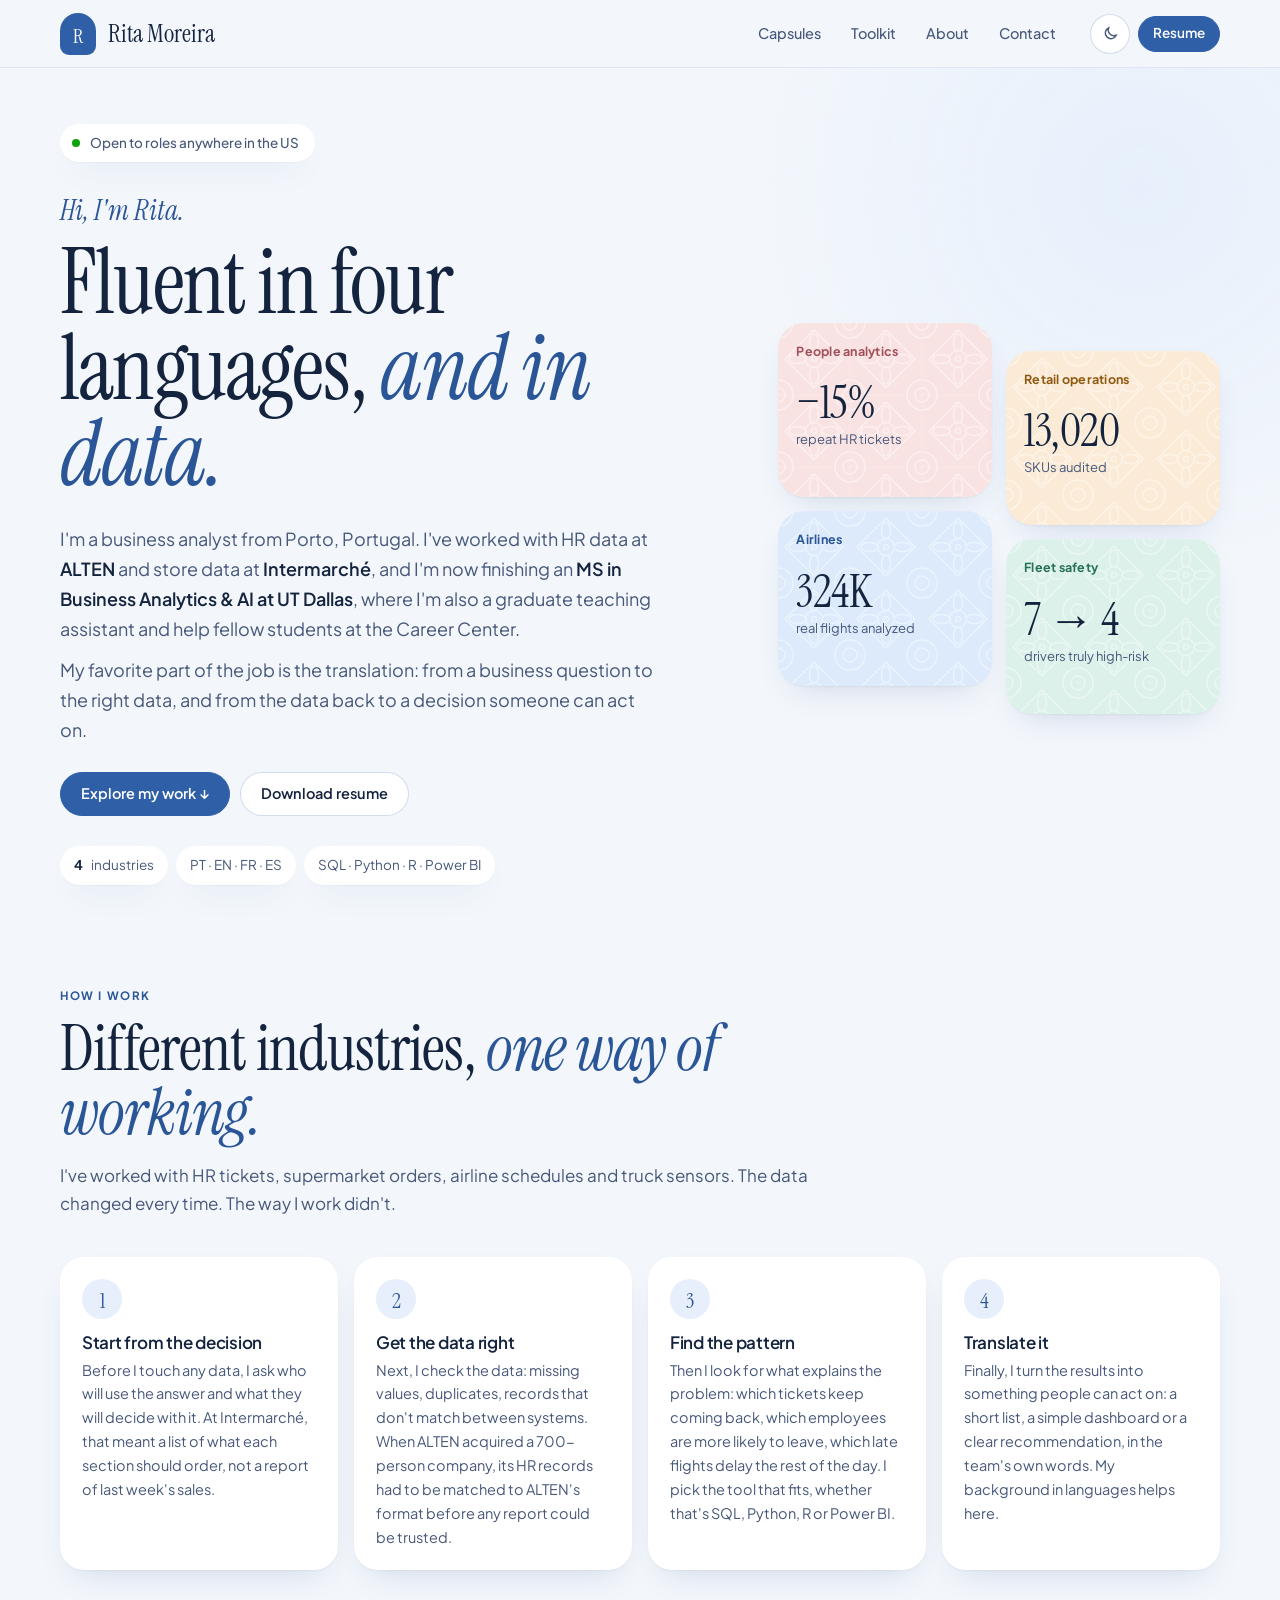
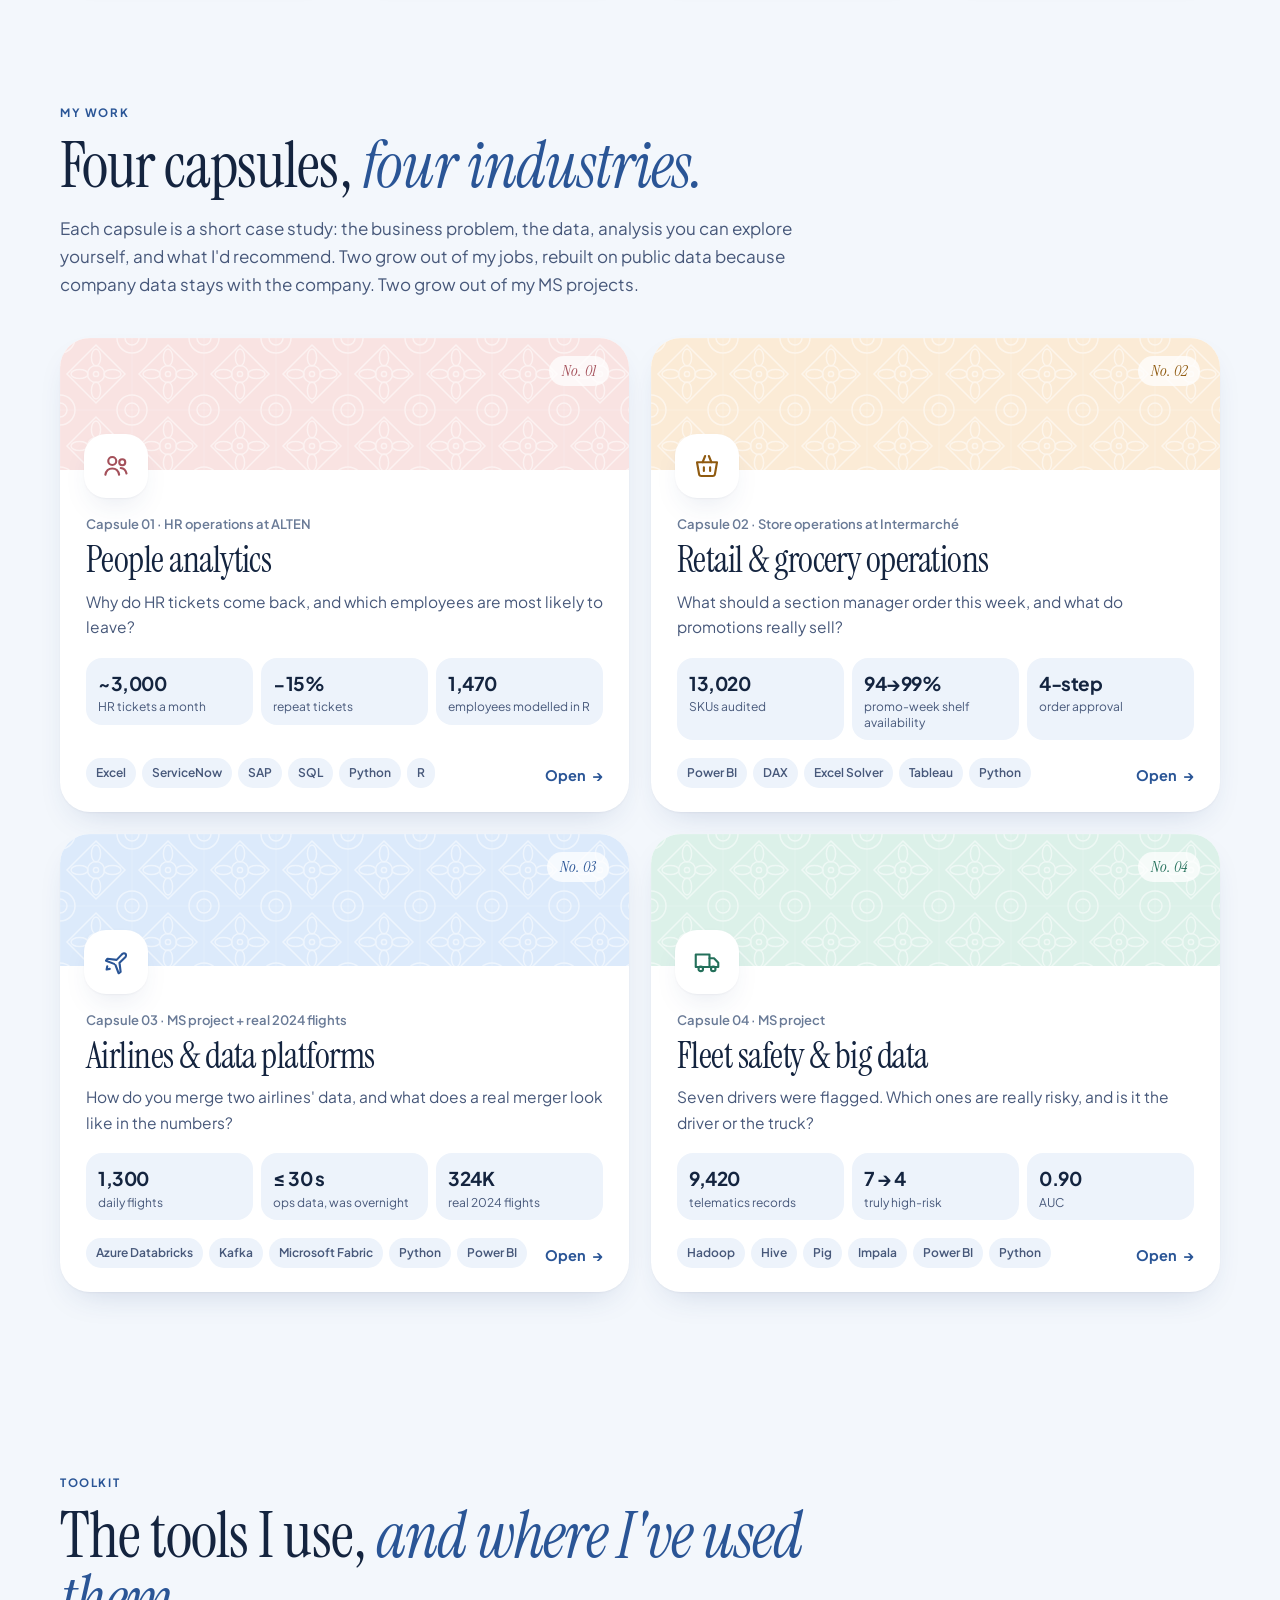
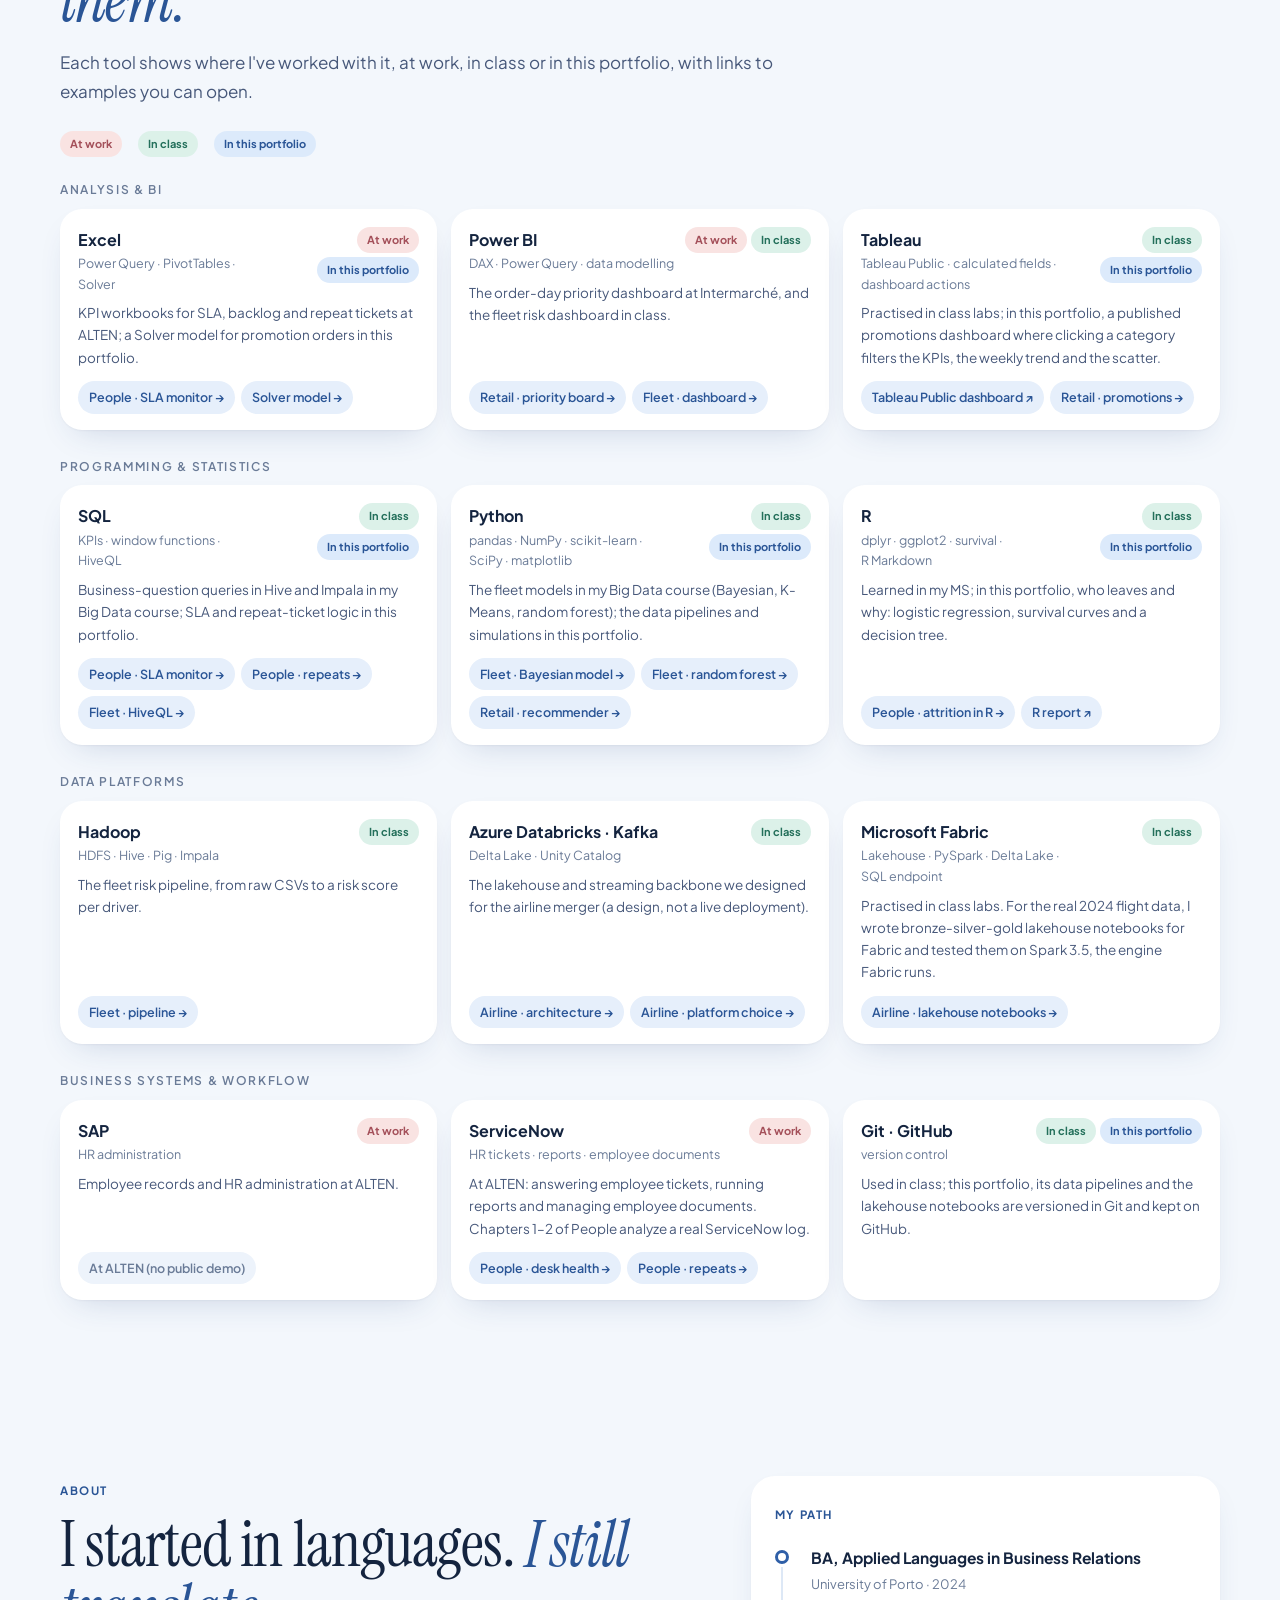
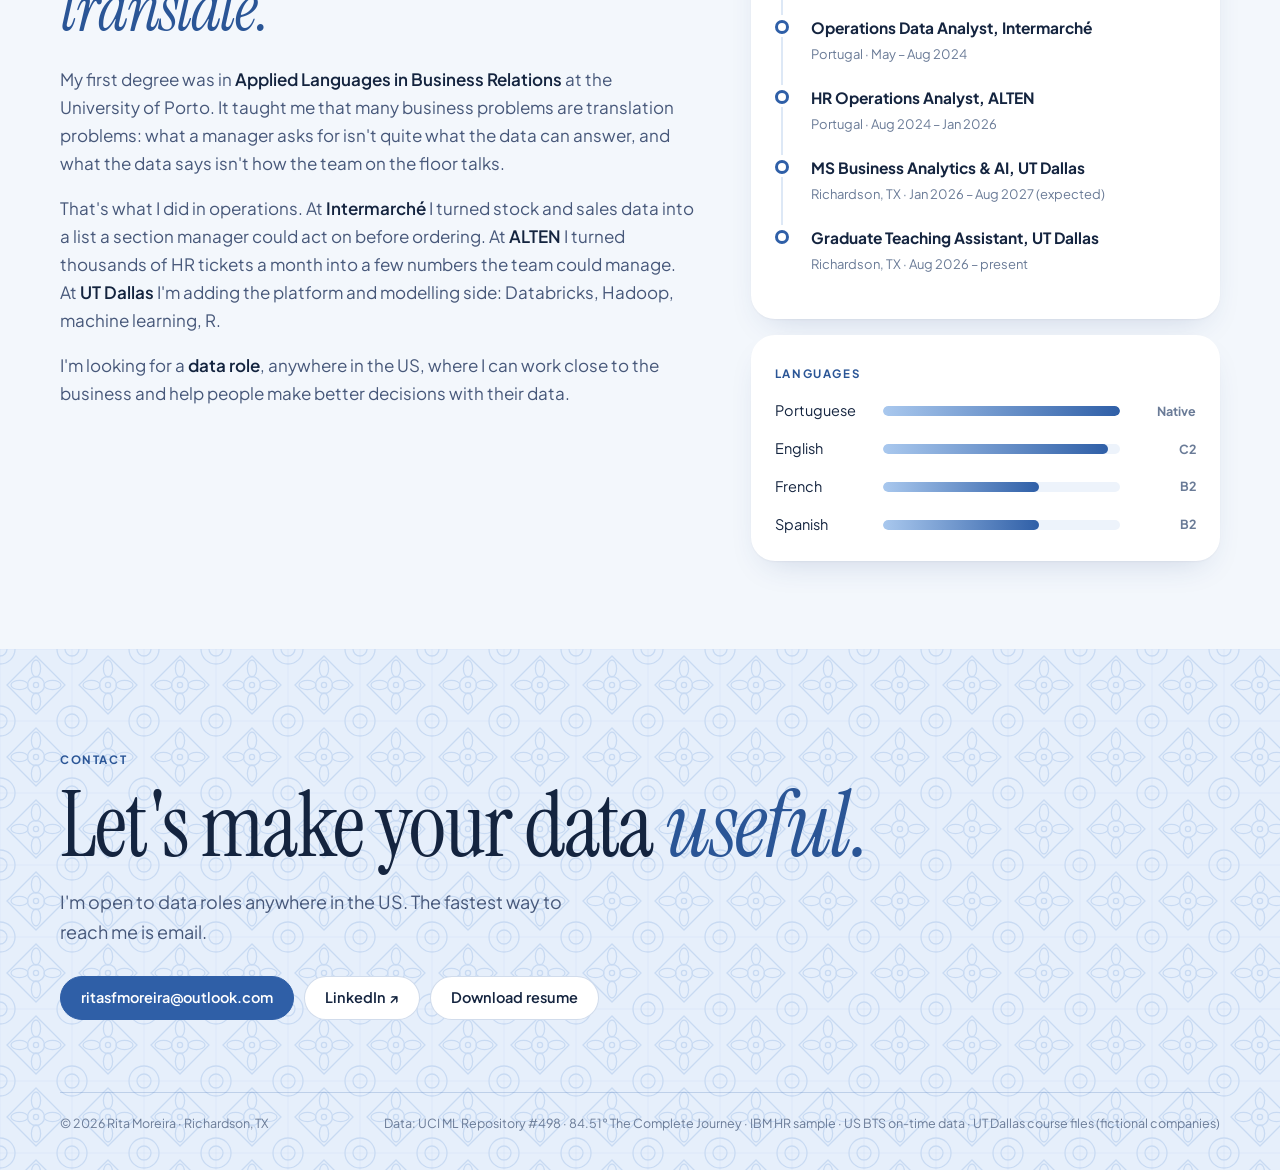
==== index.html @ a358db43 "Fix: airline part label overflowed phone screens Co-Authored-By: Claude Opus 5.5 <noreply@anthropic." ====
<!DOCTYPE html>
<html lang="en">
<head>
<meta charset="UTF-8">
<meta name="viewport" content="width=device-width, initial-scale=1.0, viewport-fit=cover">
<title>Rita Moreira · Business Analyst</title>
<meta name="description" content="Rita Moreira, data and business analyst. Four capsules, four industries: people analytics, retail operations, airlines and data platforms, fleet safety and big data. Interactive case studies built with SQL, Python, R, Power BI and more.">
<meta property="og:title" content="Rita Moreira · Business Analyst">
<meta property="og:description" content="Fluent in four languages, and in data. Four interactive case studies across HR, retail, airlines and trucking.">
<meta property="og:type" content="website">
<meta property="og:image" content="images/og-image.png">
<meta property="og:image:width" content="1200">
<meta property="og:image:height" content="630">
<meta property="og:image:alt" content="Rita Moreira: Fluent in four languages, and in data. People analytics, retail and grocery, airlines and data platforms, fleet safety and big data.">
<meta name="twitter:card" content="summary_large_image">
<meta name="theme-color" content="#F3F7FC">
<link rel="icon" type="image/svg+xml" href="data:image/svg+xml,<svg xmlns='http://www.w3.org/2000/svg' viewBox='0 0 32 36'><path d='M0 16a16 16 0 0 1 32 0v16a4 4 0 0 1-4 4H4a4 4 0 0 1-4-4z' fill='%232F5FA7'/><text x='16' y='28' font-family='Georgia,serif' font-size='20' fill='white' text-anchor='middle'>R</text></svg>">
<link rel="preconnect" href="https://fonts.googleapis.com">
<link rel="preconnect" href="https://fonts.gstatic.com" crossorigin>
<link href="https://fonts.googleapis.com/css2?family=Instrument+Serif:ital@0;1&family=Plus+Jakarta+Sans:wght@400;500;600;700&family=JetBrains+Mono:wght@400;500&display=swap" rel="stylesheet">
<link rel="stylesheet" href="styles/main.css?v=20261108i">
<script>
  try { const t = localStorage.getItem("rm-theme"); if (t) document.documentElement.dataset.theme = t; } catch (e) {}
</script>
</head>
<body>
<!-- the azulejo tile, used as a soft pattern across the site -->
<svg width="0" height="0" style="position:absolute" aria-hidden="true" focusable="false">
  <defs>
    <g id="tile-motif">
      <path d="M0 0H72V72H0Z" stroke-width=".7" opacity=".55"/>
      <path d="M36 7L65 36L36 65L7 36Z"/>
      <circle cx="36" cy="36" r="8.5"/>
      <circle cx="36" cy="36" r="2.6"/>
      <ellipse cx="36" cy="19.5" rx="4.6" ry="8.5"/><ellipse cx="36" cy="52.5" rx="4.6" ry="8.5"/>
      <ellipse cx="19.5" cy="36" rx="8.5" ry="4.6"/><ellipse cx="52.5" cy="36" rx="8.5" ry="4.6"/>
      <path d="M0 15A15 15 0 0 0 15 0M57 0A15 15 0 0 0 72 15M72 57A15 15 0 0 0 57 72M15 72A15 15 0 0 0 0 57"/>
      <path d="M0 7A7 7 0 0 0 7 0M65 0A7 7 0 0 0 72 7M72 65A7 7 0 0 0 65 72M7 72A7 7 0 0 0 0 65"/>
    </g>
    <pattern id="azulejo" width="72" height="72" patternUnits="userSpaceOnUse">
      <use href="#tile-motif" style="fill:none;stroke:var(--tile-ink);stroke-width:1.3"/>
    </pattern>
    <pattern id="azulejo-tint" width="72" height="72" patternUnits="userSpaceOnUse">
      <use href="#tile-motif" style="fill:none;stroke:#ffffff;stroke-width:1.5;opacity:.8"/>
    </pattern>
  </defs>
</svg>
<div class="progress" id="progress"></div>

<nav class="nav" aria-label="Main">
  <div class="wrap">
    <a class="brand" href="#/" aria-label="Rita Moreira, home">
      <span class="brand-mark">R</span><span class="brand-name">Rita Moreira</span>
    </a>
    <ul class="nav-links">
      <li><a href="#/capsules">Capsules</a></li>
      <li><a href="#/toolkit">Toolkit</a></li>
      <li><a href="#/about">About</a></li>
      <li><a href="#/contact">Contact</a></li>
    </ul>
    <div class="nav-tools">
      <button class="icon-btn" id="theme-btn" type="button" aria-label="Switch light or dark theme" title="Theme">
        <svg width="17" height="17" viewBox="0 0 24 24" fill="none" stroke="currentColor" stroke-width="2" stroke-linecap="round"><path d="M20 14.5A8 8 0 0 1 9.5 4a8 8 0 1 0 10.5 10.5z"/></svg>
      </button>
      <a class="btn btn-sm btn-primary" href="Rita-Moreira-Resume.pdf" download>Resume</a>
      <button class="icon-btn menu-btn" id="menu-btn" type="button" aria-label="Open menu" aria-expanded="false">
        <svg width="17" height="17" viewBox="0 0 24 24" fill="none" stroke="currentColor" stroke-width="2" stroke-linecap="round"><path d="M4 7h16M4 12h16M4 17h16"/></svg>
      </button>
    </div>
  </div>
</nav>
<div class="mobile-menu" id="mobile-menu">
  <a href="#/capsules">Capsules</a>
  <a class="mm-cap" href="#/people"><span>Capsule 1</span>People analytics</a>
  <a class="mm-cap" href="#/retail"><span>Capsule 2</span>Retail &amp; grocery operations</a>
  <a class="mm-cap" href="#/airline"><span>Capsule 3</span>Airlines &amp; data platforms</a>
  <a class="mm-cap" href="#/fleet"><span>Capsule 4</span>Fleet safety &amp; big data</a>
  <a href="#/toolkit">Toolkit</a>
  <a href="#/about">About</a>
  <a href="Rita-Moreira-Resume.pdf" download>Resume (PDF)</a>
  <a href="#/contact">Contact</a>
</div>

<main>
<!-- =================================================================== HOME -->
<div class="view" data-view="home">
  <section class="hero">
    <div class="wrap">
      <div>
        <span class="pill-status"><span class="live-dot"></span>Open to roles anywhere in the US</span>
        <p class="hello">Hi, I'm Rita.</p>
        <h1>Fluent in four languages, <em>and in data.</em></h1>
        <p class="hero-sub">I'm a business analyst from Porto, Portugal. I've worked with HR data at <strong>ALTEN</strong> and store data at <strong>Intermarché</strong>, and I'm now finishing an <strong>MS in Business Analytics &amp; AI at UT Dallas</strong>, where I'm also a graduate teaching assistant and help fellow students at the Career Center.</p>
        <p class="hero-sub">My favorite part of the job is the translation: from a business question to the right data, and from the data back to a decision someone can act on.</p>
        <div class="hero-actions">
          <a class="btn btn-primary" href="#/capsules">Explore my work ↓</a>
          <a class="btn" href="Rita-Moreira-Resume.pdf" download>Download resume</a>
        </div>
        <div class="facts">
          <span class="fact"><b>4</b> industries</span>
          <span class="fact">PT · EN · FR · ES</span>
          <span class="fact">SQL · Python · R · Power BI</span>
        </div>
      </div>
      <div class="hero-tiles" aria-label="Preview of the four capsules">
        <a class="htile" data-tint="people" href="#/people"><svg class="tile-bg" aria-hidden="true"><rect width="100%" height="100%"/></svg><span class="htile-k">People analytics</span><b>−15%</b><span class="htile-l">repeat HR tickets</span><span class="htile-go">Open →</span></a>
        <a class="htile" data-tint="retail" href="#/retail"><svg class="tile-bg" aria-hidden="true"><rect width="100%" height="100%"/></svg><span class="htile-k">Retail operations</span><b>13,020</b><span class="htile-l">SKUs audited</span><span class="htile-go">Open →</span></a>
        <a class="htile" data-tint="airline" href="#/airline"><svg class="tile-bg" aria-hidden="true"><rect width="100%" height="100%"/></svg><span class="htile-k">Airlines</span><b>324K</b><span class="htile-l">real flights analyzed</span><span class="htile-go">Open →</span></a>
        <a class="htile" data-tint="fleet" href="#/fleet"><svg class="tile-bg" aria-hidden="true"><rect width="100%" height="100%"/></svg><span class="htile-k">Fleet safety</span><b>7 → 4</b><span class="htile-l">drivers truly high-risk</span><span class="htile-go">Open →</span></a>
      </div>
    </div>
  </section>

  <section class="section" style="padding-top:24px">
    <div class="wrap">
      <div class="section-head reveal">
        <span class="eyebrow">How I work</span>
        <h2>Different industries, <em>one way of working.</em></h2>
        <p>I've worked with HR tickets, supermarket orders, airline schedules and truck sensors. The data changed every time. The way I work didn't.</p>
      </div>
      <div class="method">
        <div class="mstep reveal"><h3>Start from the decision</h3><p>Before I touch any data, I ask who will use the answer and what they will decide with it. At Intermarché, that meant a list of what each section should order, not a report of last week's sales.</p></div>
        <div class="mstep reveal"><h3>Get the data right</h3><p>Next, I check the data: missing values, duplicates, records that don't match between systems. When ALTEN acquired a 700-person company, its HR records had to be matched to ALTEN's format before any report could be trusted.</p></div>
        <div class="mstep reveal"><h3>Find the pattern</h3><p>Then I look for what explains the problem: which tickets keep coming back, which employees are more likely to leave, which late flights delay the rest of the day. I pick the tool that fits, whether that's SQL, Python, R or Power BI.</p></div>
        <div class="mstep reveal"><h3>Translate it</h3><p>Finally, I turn the results into something people can act on: a short list, a simple dashboard or a clear recommendation, in the team's own words. My background in languages helps here.</p></div>
      </div>
    </div>
  </section>

  <section class="section" id="capsules" style="padding-top:40px">
    <div class="wrap">
      <div class="section-head reveal">
        <span class="eyebrow">My work</span>
        <h2>Four capsules, <em>four industries.</em></h2>
        <p>Each capsule is a short case study: the business problem, the data, analysis you can explore yourself, and what I'd recommend. Two grow out of my jobs, rebuilt on public data because company data stays with the company. Two grow out of my MS projects.</p>
      </div>
      <div class="capsules">
        <a class="capsule-card reveal" href="#/people" data-tint="people">
          <div class="cc-head"><svg class="tile-bg" aria-hidden="true"><rect width="100%" height="100%"/></svg><span class="cc-num">No. 01</span><span class="cc-icon"><svg width="30" height="30" viewBox="0 0 24 24" fill="none" stroke="currentColor" stroke-width="1.7" stroke-linecap="round" stroke-linejoin="round"><circle cx="9" cy="8" r="3.2"/><path d="M3.5 19c.6-3.2 2.8-5 5.5-5s4.9 1.8 5.5 5"/><circle cx="17" cy="9" r="2.4"/><path d="M15.8 13.6c2.3.2 4 1.8 4.6 4.4"/></svg></span></div>
          <div class="cc-body">
            <span class="cc-kicker">Capsule 01 · HR operations at ALTEN</span>
            <h3 class="cc-title">People analytics</h3>
            <p class="cc-q">Why do HR tickets come back, and which employees are most likely to leave?</p>
            <div class="cc-stats"><div class="cc-stat"><b>~3,000</b><span>HR tickets a month</span></div><div class="cc-stat"><b>−15%</b><span>repeat tickets</span></div><div class="cc-stat"><b>1,470</b><span>employees modelled in R</span></div></div>
            <div class="cc-foot"><div class="tags"><span class="tag">Excel</span><span class="tag">ServiceNow</span><span class="tag">SAP</span><span class="tag">SQL</span><span class="tag">Python</span><span class="tag">R</span></div><span class="cc-open">Open <span aria-hidden="true">→</span></span></div>
          </div>
        </a>
        <a class="capsule-card reveal" href="#/retail" data-tint="retail">
          <div class="cc-head"><svg class="tile-bg" aria-hidden="true"><rect width="100%" height="100%"/></svg><span class="cc-num">No. 02</span><span class="cc-icon"><svg width="30" height="30" viewBox="0 0 24 24" fill="none" stroke="currentColor" stroke-width="1.7" stroke-linecap="round" stroke-linejoin="round"><path d="M4 9h16l-1.6 9.2a2 2 0 0 1-2 1.8H7.6a2 2 0 0 1-2-1.8z"/><path d="M8.5 9l2-5M15.5 9l-2-5"/><path d="M9.5 13v3M14.5 13v3"/></svg></span></div>
          <div class="cc-body">
            <span class="cc-kicker">Capsule 02 · Store operations at Intermarché</span>
            <h3 class="cc-title">Retail &amp; grocery operations</h3>
            <p class="cc-q">What should a section manager order this week, and what do promotions really sell?</p>
            <div class="cc-stats"><div class="cc-stat"><b>13,020</b><span>SKUs audited</span></div><div class="cc-stat"><b>94→99%</b><span>promo-week shelf availability</span></div><div class="cc-stat"><b>4-step</b><span>order approval</span></div></div>
            <div class="cc-foot"><div class="tags"><span class="tag">Power BI</span><span class="tag">DAX</span><span class="tag">Excel Solver</span><span class="tag">Tableau</span><span class="tag">Python</span></div><span class="cc-open">Open <span aria-hidden="true">→</span></span></div>
          </div>
        </a>
        <a class="capsule-card reveal" href="#/airline" data-tint="airline">
          <div class="cc-head"><svg class="tile-bg" aria-hidden="true"><rect width="100%" height="100%"/></svg><span class="cc-num">No. 03</span><span class="cc-icon"><svg width="30" height="30" viewBox="0 0 24 24" fill="none" stroke="currentColor" stroke-width="1.7" stroke-linecap="round" stroke-linejoin="round"><path d="M10.5 13.5L4 11l1.2-1.6 7.3.9 4.2-4.4c.9-.9 2.3-1 2.9-.4s.5 2-.4 2.9l-4.4 4.2.9 7.3L14.1 21l-2.5-6.5"/><path d="M7 17.5l-2.5.5.5-2.5"/></svg></span></div>
          <div class="cc-body">
            <span class="cc-kicker">Capsule 03 · MS project + real 2024 flights</span>
            <h3 class="cc-title">Airlines &amp; data platforms</h3>
            <p class="cc-q">How do you merge two airlines' data, and what does a real merger look like in the numbers?</p>
            <div class="cc-stats"><div class="cc-stat"><b>1,300</b><span>daily flights</span></div><div class="cc-stat"><b>≤ 30 s</b><span>ops data, was overnight</span></div><div class="cc-stat"><b>324K</b><span>real 2024 flights</span></div></div>
            <div class="cc-foot"><div class="tags"><span class="tag">Azure Databricks</span><span class="tag">Kafka</span><span class="tag">Microsoft Fabric</span><span class="tag">Python</span><span class="tag">Power BI</span></div><span class="cc-open">Open <span aria-hidden="true">→</span></span></div>
          </div>
        </a>
        <a class="capsule-card reveal" href="#/fleet" data-tint="fleet">
          <div class="cc-head"><svg class="tile-bg" aria-hidden="true"><rect width="100%" height="100%"/></svg><span class="cc-num">No. 04</span><span class="cc-icon"><svg width="30" height="30" viewBox="0 0 24 24" fill="none" stroke="currentColor" stroke-width="1.7" stroke-linecap="round" stroke-linejoin="round"><path d="M3 6h11v10H3z"/><path d="M14 9h3.6l3.4 3.6V16h-7"/><circle cx="7" cy="17.5" r="1.8"/><circle cx="17" cy="17.5" r="1.8"/></svg></span></div>
          <div class="cc-body">
            <span class="cc-kicker">Capsule 04 · MS project</span>
            <h3 class="cc-title">Fleet safety &amp; big data</h3>
            <p class="cc-q">Seven drivers were flagged. Which ones are really risky, and is it the driver or the truck?</p>
            <div class="cc-stats"><div class="cc-stat"><b>9,420</b><span>telematics records</span></div><div class="cc-stat"><b>7 → 4</b><span>truly high-risk</span></div><div class="cc-stat"><b>0.90</b><span>AUC</span></div></div>
            <div class="cc-foot"><div class="tags"><span class="tag">Hadoop</span><span class="tag">Hive</span><span class="tag">Pig</span><span class="tag">Impala</span><span class="tag">Power BI</span><span class="tag">Python</span></div><span class="cc-open">Open <span aria-hidden="true">→</span></span></div>
          </div>
        </a>
      </div>
    </div>
  </section>

  <section class="section band" id="toolkit">
    <div class="wrap">
      <div class="section-head reveal">
        <span class="eyebrow">Toolkit</span>
        <h2>The tools I use, <em>and where I've used them.</em></h2>
        <p>Each tool shows where I've worked with it, at work, in class or in this portfolio, with links to examples you can open.</p>
      </div>
      <div class="legend-states">
        <span class="tool-state work">At work</span><span class="tool-state class">In class</span><span class="tool-state here">In this portfolio</span>
      </div>
      <div class="tool-groups" id="toolkit-groups"></div>
    </div>
  </section>

  <section class="section" id="about">
    <div class="wrap about-grid">
      <div class="reveal">
        <span class="eyebrow">About</span>
        <h2 style="font-family:var(--display);font-weight:400;font-size:clamp(40px,5.2vw,64px);line-height:1;margin:10px 0 24px">I started in languages. <em class="serif" style="color:var(--accent-ink)">I still translate.</em></h2>
        <p>My first degree was in <strong>Applied Languages in Business Relations</strong> at the University of Porto. It taught me that many business problems are translation problems: what a manager asks for isn't quite what the data can answer, and what the data says isn't how the team on the floor talks.</p>
        <p>That's what I did in operations. At <strong>Intermarché</strong> I turned stock and sales data into a list a section manager could act on before ordering. At <strong>ALTEN</strong> I turned thousands of HR tickets a month into a few numbers the team could manage. At <strong>UT Dallas</strong> I'm adding the platform and modelling side: Databricks, Hadoop, machine learning, R.</p>
        <p>I'm looking for a <strong>data role</strong>, anywhere in the US, where I can work close to the business and help people make better decisions with their data.</p>
      </div>
      <div class="reveal">
        <div class="card-soft">
          <span class="eyebrow">My path</span>
          <div class="path">
            <div class="path-step"><div><b>BA, Applied Languages in Business Relations</b><span>University of Porto · 2024</span></div></div>
            <div class="path-step"><div><b>Operations Data Analyst, Intermarché</b><span>Portugal · May – Aug 2024</span></div></div>
            <div class="path-step"><div><b>HR Operations Analyst, ALTEN</b><span>Portugal · Aug 2024 – Jan 2026</span></div></div>
            <div class="path-step"><div><b>MS Business Analytics &amp; AI, UT Dallas</b><span>Richardson, TX · Jan 2026 – Aug 2027 (expected)</span></div></div>
            <div class="path-step"><div><b>Graduate Teaching Assistant, UT Dallas</b><span>Richardson, TX · Aug 2026 – present</span></div></div>
          </div>
        </div>
        <div class="card-soft">
          <span class="eyebrow">Languages</span>
          <div class="langs" id="langs" style="margin-top:14px">
            <div class="lang"><span>Portuguese</span><div class="lang-track"><i data-w="100"></i></div><span>Native</span></div>
            <div class="lang"><span>English</span><div class="lang-track"><i data-w="95"></i></div><span>C2</span></div>
            <div class="lang"><span>French</span><div class="lang-track"><i data-w="66"></i></div><span>B2</span></div>
            <div class="lang"><span>Spanish</span><div class="lang-track"><i data-w="66"></i></div><span>B2</span></div>
          </div>
        </div>
      </div>
    </div>
  </section>
</div>

<!-- =================================================================== CAPSULE 01 · PEOPLE -->
<article class="view" data-view="people" data-tint="people">
  <header class="cap-hero">
    <svg class="tile-bg" aria-hidden="true"><rect width="100%" height="100%"/></svg>
    <div class="wrap">
      <div class="crumbs"><a href="#/capsules">← All capsules</a><span>Capsule 01 of 04</span></div>
      <div class="cap-hero-grid">
        <div>
          <span class="eyebrow">People analytics · HR operations at ALTEN</span>
          <h1 class="cap-title">Keeping 1,200 employees <em>well served.</em></h1>
          <p class="cap-lede">At ALTEN I worked in People Services, the team that answers every employee request: contracts, payroll questions, benefits, onboarding. This capsule rebuilds that work on public data, then goes a step further, into who leaves and why.</p>
        </div>
        <div class="question-card"><span class="eyebrow">The business question</span><q>Where does the HR desk lose time and trust, and which employees are we most likely to lose?</q></div>
      </div>
      <div class="cap-stats">
        <div class="cap-stat"><b>~3,000</b><span>HR tickets a month at ALTEN</span></div>
        <div class="cap-stat"><b>−15%</b><span>repeat tickets after the KPI dashboards</span></div>
        <div class="cap-stat"><b>700</b><span>employees merged after an acquisition</span></div>
        <div class="cap-stat"><b>1,470</b><span>employees in the attrition model (R)</span></div>
      </div>
    </div>
  </header>
  <nav class="chapnav" aria-label="Chapters"><div class="wrap">
    <a href="#/people/problem">The problem</a><a href="#/people/data">The data</a><a href="#/people/desk">1 · Desk health</a><a href="#/people/repeat">2 · Repeat tickets</a><a href="#/people/merge">3 · Acquisition</a><a href="#/people/attrition">4 · Who leaves</a><a href="#/people/insights">Insights</a><a href="#/people/recommend">What I'd do</a><a href="#/people/tools">Tools</a>
  </div></nav>
  <div class="wrap">
    <section class="chapter" id="people-problem">
      <div class="ch-head"><div><div class="ch-k">The problem</div><h2 class="ch-title">An HR desk that's always busy</h2></div></div>
      <div class="story-grid">
        <div class="prose">
          <p>People Services handled requests for a population of up to <strong>~1,200 employees</strong> that kept changing. About <strong>3,000 tickets a month</strong> came in, each with an SLA clock. Two things hurt the desk: tickets that waited too long, and <strong>tickets that came back</strong> because the first answer didn't solve the problem.</p>
          <p>Then ALTEN acquired a company of <strong>700 people</strong>, whose HR data had to be brought into ALTEN's standards without breaking payroll.</p>
          <p>Behind all of it sits the question every HR leader cares about: <strong>who is likely to leave</strong>, and what could we do before they do?</p>
        </div>
        <div class="callout"><b>What a good answer looks like</b><br>Not "the desk is busy". A short list: which handoffs to remove, which repeat topics to fix, what the merge must reconcile, and which groups of employees deserve a retention conversation.</div>
      </div>
    </section>
    <section class="chapter" id="people-data">
      <div class="ch-head"><div><div class="ch-k">The data</div><h2 class="ch-title">Public data with the same shape as the real thing</h2></div></div>
      <p class="prose">ALTEN's data stays with ALTEN, so I rebuilt the work on public datasets with the same structure. Each panel says what's real and what isn't.</p>
      <div class="source-cards">
        <div class="source-card"><span class="badge real">Real</span><h4>ServiceNow ticket log</h4><dl><dt>Source</dt><dd><a href="https://archive.ics.uci.edu/dataset/498" target="_blank" rel="noopener">UCI #498</a>, CC BY 4.0</dd><dt>Size</dt><dd>141,712 events · 24,918 tickets</dd><dt>Why</dt><dd>ServiceNow is the platform I used at ALTEN for tickets, reports and employee documents. This real log has the same mechanics: SLA flags, priorities, reassignments, reopens.</dd></dl></div>
        <div class="source-card"><span class="badge real">Real</span><h4>IBM HR employee sample</h4><dl><dt>Source</dt><dd><a href="https://github.com/IBM/employee-attrition-aif360" target="_blank" rel="noopener">IBM</a> (a fictional sample built by IBM)</dd><dt>Size</dt><dd>1,470 employees · 35 fields</dd><dt>Use</dt><dd>The "standard" HR schema in chapter 3 and the attrition model in chapter 4.</dd></dl></div>
        <div class="source-card"><span class="badge synth">Synthetic</span><h4>Acquired company extract</h4><dl><dt>What</dt><dd>700 employees, generated from the IBM distributions</dd><dt>Why</dt><dd>It recreates the problems real HR extracts have: other IDs, mixed date formats, Portuguese contract types, 14 salary payments, duplicates.</dd></dl></div>
      </div>
    </section>
    <section class="chapter" id="people-desk">
            <div class="ch-head">
              <div><div class="ch-k">Chapter 1</div><h2 class="ch-title">SLA &amp; backlog monitor</h2></div>
              <div class="ch-badges"><span class="badge real">Real data</span><span class="badge plain">Excel → web</span></div>
            </div>
            <div class="dash" id="dash-1a">
              <div class="dash-bar">
                <div class="dash-title">People desk performance<small id="d1a-sub">Mar 1 – May 31 · tickets opened in the window</small></div>
                <div class="controls">
                  <label class="control">Team <select class="select" id="d1a-team"></select></label>
                </div>
              </div>
              <div class="kpis" id="d1a-kpis"></div>
              <div class="grid-2">
                <div class="panel">
                  <div class="panel-title">Tickets opened vs resolved per day</div>
                  <div class="panel-sub">7-day rolling average. When the orange line runs below blue, backlog builds. The log starts on Feb 29, so early March is a warm-up.</div>
                  <div class="legend"><span><i class="line" style="background:var(--s1)"></i>Opened</span><span><i class="line" style="background:var(--s2)"></i>Resolved</span></div>
                  <div class="chart" id="d1a-flow"></div>
                </div>
                <div class="panel">
                  <div class="panel-title">Backlog by ticket age, end of each week</div>
                  <div class="panel-sub">Open tickets, stacked by days since opening. Old tickets are the SLA risk. Builds from zero as the log starts.</div>
                  <div class="legend" id="d1a-age-legend"></div>
                  <div class="chart" id="d1a-aging"></div>
                </div>
              </div>
              <div class="grid-2">
                <div class="panel">
                  <div class="panel-title">SLA met by priority</div>
                  <div class="panel-sub">Share of tickets resolved within their target.</div>
                  <div id="d1a-prio"></div>
                </div>
                <div class="panel">
                  <div class="panel-title">Every handoff costs SLA</div>
                  <div class="panel-sub">SLA met by number of times a ticket was reassigned to another person or group.</div>
                  <div id="d1a-reassign"></div>
                </div>
              </div>
            </div>
            <div class="findings" id="d1a-findings"></div>
            <div class="code-tabs" data-tabs>
              <div class="code-tabs-bar" role="tablist"><button role="tab" aria-selected="true">SQL</button><button role="tab" aria-selected="false">Excel</button><button role="tab" aria-selected="false">Python</button><span class="ct-label">How the KPIs are computed</span></div>
<pre class="code" data-lang="sql">-- Weekly SLA compliance and volume, one row per team and week
WITH final_state AS (            -- the log has one row per update: keep the last one
  SELECT *, ROW_NUMBER() OVER (PARTITION BY number ORDER BY sys_mod_count DESC) AS rn
  FROM incident_event_log
)
SELECT assignment_group                              AS team,
       DATE_TRUNC('week', opened_at)                 AS week,
       COUNT(*)                                      AS tickets,
       AVG(CASE WHEN made_sla THEN 1.0 ELSE 0 END)   AS sla_met_rate,
       PERCENTILE_CONT(0.5) WITHIN GROUP (
         ORDER BY EXTRACT(EPOCH FROM resolved_at - opened_at) / 3600) AS median_hours
FROM final_state
WHERE rn = 1 AND opened_at &gt;= '2016-03-01' AND opened_at &lt; '2016-06-01'
GROUP BY 1, 2
ORDER BY 1, 2;

-- Backlog at the end of a given day = opened before, not yet resolved
SELECT COUNT(*) AS open_tickets
FROM final_state
WHERE rn = 1 AND opened_at &lt; :day_end AND COALESCE(resolved_at, closed_at) &gt;= :day_end;</pre>
<pre class="code" data-lang="excel" hidden>' The original at ALTEN was an Excel workbook, refreshed weekly:
'
' 1. Power Query  : import the ticket export, keep the latest state per ticket,
'                   add Week = Date.StartOfWeek([Opened]), AgeDays = Today - [Opened]
' 2. PivotTable A : Rows = Week | Columns = Priority | Values = Count of Ticket,
'                   Average of SLA_Met (shown as %)
' 3. PivotTable B : Rows = AgeBucket (0-2, 3-7, 8-30, 30+) | Filter = Status <> Resolved
'                   → the backlog aging view the team lead checked every morning
' 4. Trend sheet  : 4-week moving average of SLA % with conditional formatting
'                   (green ≥ target, amber within 5 pts, red below)
'
' AgeBucket helper column:
=IFS([@AgeDays]<=2,"0-2 d",[@AgeDays]<=7,"3-7 d",[@AgeDays]<=30,"8-30 d",TRUE,"30+ d")</pre>
<pre class="code" data-lang="python" hidden># analysis/people_services.py (excerpt)
ev = pd.read_csv(SRC, na_values="?")
t = ev.sort_values("sys_mod_count").groupby("number").tail(1)     # final state per ticket
t = t[(t.opened_at &gt;= "2016-03-01") &amp; (t.opened_at &lt; "2016-06-01")]
t["done_at"] = t.resolved_at.fillna(t.closed_at)

for day_end in days + pd.Timedelta(days=1):                      # backlog + aging per day
    open_now = (t.opened_at &lt; day_end) &amp; (t.done_at &gt;= day_end)
    age = (day_end - t.opened_at[open_now]).dt.days
    aging.append([(age &lt;= 2).sum(), age.between(3, 7).sum(),
                  age.between(8, 30).sum(), (age &gt; 30).sum()])</pre>
            </div>
          </section>
    <section class="chapter" id="people-repeat">
            <div class="ch-head">
              <div><div class="ch-k">Chapter 2</div><h2 class="ch-title">Why tickets come back, and what fixing it is worth</h2></div>
              <div class="ch-badges"><span class="badge real">Real data</span><span class="badge plain">What-if model</span></div>
            </div>
            <p class="prose">A <strong>repeat ticket</strong> is the same person coming back about the same category within 14 days, or rejecting the resolution. Repeats are expensive: the desk does the work twice and the employee loses trust. To act on them, you need to know <strong>where they cluster</strong> and <strong>which fix works</strong>.</p>
            <div class="dash" id="dash-1b">
              <div class="dash-bar">
                <div class="dash-title">Repeat-ticket drivers<small id="d1b-sub"></small></div>
                <div class="controls"><span class="control" id="d1b-team-note"></span></div>
              </div>
              <div class="grid-2" style="margin-top:0">
                <div class="panel">
                  <div class="panel-title">Where repeats cluster</div>
                  <div class="panel-sub">Repeat tickets by category, with the running share of all repeats. Categories are anonymized in the source.</div>
                  <div id="d1b-pareto"></div>
                </div>
                <div class="panel">
                  <div class="panel-title">What works: a knowledge article</div>
                  <div class="panel-sub">Repeat rate when the resolver used a knowledge-base article vs. when they didn't.</div>
                  <div id="d1b-kb"></div>
                  <div class="callout" id="d1b-kb-note" style="margin-top:12px"></div>
                </div>
              </div>
              <div class="panel" style="margin-top:12px">
                <div class="panel-title">What-if: publish knowledge articles for the top repeat drivers</div>
                <div class="panel-sub">Covered categories get the repeat rate seen when an article <em>was</em> used, for the share of tickets where it gets used.</div>
                <div class="controls" style="margin:10px 0 14px;gap:22px">
                  <label class="control">Categories covered <input type="range" id="d1b-n" min="0" max="12" value="4"><span class="range-val" id="d1b-n-val">4</span></label>
                  <label class="control">Article used on <input type="range" id="d1b-adopt" min="20" max="100" step="5" value="60"><span class="range-val" id="d1b-adopt-val">60%</span></label>
                </div>
                <div class="kpis k4" id="d1b-sim-kpis" style="margin-bottom:0"></div>
              </div>
            </div>
            <div class="findings" id="d1b-findings"></div>
            <p class="note">Caveat, stated up front: resolvers chose when to use an article, so this comparison is observational, not a controlled test. In a live rollout I'd confirm the effect with a before/after comparison on the covered categories against the uncovered ones.</p>
            <div class="code-tabs" data-tabs>
              <div class="code-tabs-bar" role="tablist"><button role="tab" aria-selected="true">SQL</button><button role="tab" aria-selected="false">Python</button><span class="ct-label">Defining a repeat ticket</span></div>
<pre class="code" data-lang="sql">-- A ticket is a repeat if the same requester opened one in the same category
-- in the previous 14 days, or rejected the resolution (reopen_count &gt; 0)
SELECT number, caller_id, category, opened_at,
       CASE WHEN reopen_count &gt; 0
              OR opened_at - LAG(opened_at) OVER (
                   PARTITION BY caller_id, category ORDER BY opened_at) &lt; INTERVAL '14 days'
            THEN 1 ELSE 0 END AS is_repeat
FROM tickets;</pre>
<pre class="code" data-lang="python" hidden># what-if: cover the top-N repeat categories with a knowledge article
def simulate(cats, n_covered, adoption, kb_rate_team):
    saved = 0
    for c in cats[:n_covered]:
        rate_without = c.rep_nokb / c.n_nokb
        rate_with = c.rep_kb / c.n_kb if c.n_kb &gt;= 30 else kb_rate_team   # small-sample guard
        saved += c.n_nokb * adoption * max(0, rate_without - rate_with)
    return saved / total_repeats          # share of repeat tickets avoided</pre>
            </div>
          </section>
    <section class="chapter" id="people-merge">
            <div class="ch-head">
              <div><div class="ch-k">Chapter 3</div><h2 class="ch-title">Bringing an acquired company's HR data into the standard</h2></div>
              <div class="ch-badges"><span class="badge real">Standard: real</span><span class="badge synth">Acquired extract: synthetic</span></div>
            </div>
            <p class="prose">An acquisition hands you a spreadsheet that <em>looks</em> like your HR data and isn't. Here the acquirer's standard comes from IBM's public HR dataset. The acquired company's 700-person extract is <strong>synthetic</strong>, generated with the kinds of problems real extracts have: another ID scheme, three date formats, Portuguese contract types, salary in 14 instalments, duplicates and broken manager links.</p>
            <div class="dash" id="dash-1c">
              <div class="dash-bar">
                <div class="dash-title">Reconciliation run<small>700 employees · 13 fields mapped to the standard</small></div>
                <div class="controls"><button class="btn btn-sm" id="d1c-run" type="button">▶ Re-run reconciliation</button></div>
              </div>
              <div class="grid-2" style="margin-top:0">
                <div class="panel">
                  <div class="panel-title">Record funnel</div>
                  <div class="panel-sub">How many records survive each check, and why the rest go to a fix-list.</div>
                  <div class="funnel" id="d1c-funnel"></div>
                </div>
                <div class="panel">
                  <div class="panel-title">What the checks found</div>
                  <div class="panel-sub">Each issue becomes an owner and a fix before payroll cut-over.</div>
                  <div class="kpis k3" id="d1c-issues" style="margin:0"></div>
                </div>
              </div>
              <div class="panel" style="margin-top:12px">
                <div style="display:flex;justify-content:space-between;gap:12px;flex-wrap:wrap;align-items:center">
                  <div><div class="panel-title">Field crosswalk: acquired → standard</div><div class="panel-sub" style="margin:0">Every field gets a status and a rule. "Gap" means someone has to make a policy decision.</div></div>
                  <div class="chips" id="d1c-filter"></div>
                </div>
                <div class="tbl-wrap" style="margin-top:12px"><table class="tbl" id="d1c-table"><thead><tr><th>Acquired field</th><th>Standard field</th><th>Status</th><th>Rule</th></tr></thead><tbody></tbody></table></div>
              </div>
              <div class="callout" id="d1c-pay" style="margin-top:12px"></div>
            </div>
          </section>
        <section class="chapter" id="people-attrition">
      <div class="ch-head"><div><div class="ch-k">Chapter 4</div><h2 class="ch-title">Who leaves, and why? An attrition study in R</h2></div><div class="ch-badges"><span class="badge real">IBM sample data</span><span class="badge plain">Written in R</span></div></div>
      <p class="prose">An HR desk answers questions; HR leadership also asks <strong>who is likely to leave, when, and what we could change</strong>. I answered that in R on IBM's public HR sample of 1,470 employees: group comparisons, a logistic regression, retention curves, a decision tree and a what-if. The data is fictional, and every result is an association to test, not a cause.</p>
      <p style="margin:-4px 0 18px"><a class="btn btn-sm" href="reports/people_attrition.html" target="_blank" rel="noopener">Open the full R report ↗</a></p>
      <div class="dash">
        <div class="kpis k4" id="att-kpis"></div>
        <div class="grid-2">
          <div class="panel">
            <div style="display:flex;justify-content:space-between;gap:10px;flex-wrap:wrap;align-items:center">
              <div><div class="panel-title">Who leaves</div><div class="panel-sub" style="margin:0">Attrition rate by group. The dashed line is the company average.</div></div>
              <select class="select" id="att-var" aria-label="Group employees by"></select>
            </div>
            <div id="att-seg" style="margin-top:12px"></div>
            <p class="note" id="att-seg-note"></p>
          </div>
          <div class="panel">
            <div class="panel-title">What drives it</div>
            <div class="panel-sub">Odds ratios from a logistic regression (all else equal), with 95% intervals. Right of 1 = more likely to leave. Log scale.</div>
            <div class="chart" id="att-or"></div>
          </div>
        </div>
        <div class="grid-2">
          <div class="panel">
            <div style="display:flex;justify-content:space-between;gap:10px;flex-wrap:wrap;align-items:center">
              <div><div class="panel-title">When they leave</div><div class="panel-sub" style="margin:0">Share of new hires still here after each year, at this year's exit rates.</div></div>
              <div class="seg" id="att-surv-by"><button aria-pressed="true" data-k="by_overtime">By overtime</button><button aria-pressed="false" data-k="by_job_level">By job level</button></div>
            </div>
            <div class="legend" id="att-surv-legend" style="margin-top:10px"></div>
            <div class="chart" id="att-surv"></div>
          </div>
          <div class="panel">
            <div class="panel-title">Groups to watch</div>
            <div class="panel-sub">Segments found by a decision tree, highest attrition first.</div>
            <div id="att-tree"></div>
          </div>
        </div>
        <div class="panel" style="margin-top:12px">
          <div class="panel-title">What if we cut overtime?</div>
          <div class="panel-sub">Expected leavers if a share of overtime workers came off overtime, using the regression. "Targeted" starts with the people whose risk would drop the most.</div>
          <div class="controls" style="margin:10px 0 14px;gap:18px">
            <label class="control">Overtime workers moved <input type="range" id="att-share" min="0" max="100" step="5" value="50"><span class="range-val" id="att-share-val">50%</span></label>
            <div class="seg" id="att-who"><button aria-pressed="true" data-w="targeted">Targeted</button><button aria-pressed="false" data-w="random">Anyone</button></div>
          </div>
          <div class="kpis k4" id="att-whatif" style="margin-bottom:0"></div>
        </div>
      </div>
      <div class="findings" id="att-findings"></div>
      <p class="note" id="att-caveat"></p>
      <div class="code-tabs" data-tabs>
        <div class="code-tabs-bar" role="tablist"><button role="tab" aria-selected="true">R</button><span class="ct-label">analysis/people_attrition.R (excerpt)</span></div>
<pre class="code" data-lang="r"># 1. Logistic regression: who is more likely to leave, all else equal
f_logit   &lt;- reformulate(predictors, response = "left")   # overtime, job level 1, stock options, ...
fit_train &lt;- glm(f_logit, family = binomial, data = train)  # 70/30 split, set.seed(2026)
fit_full  &lt;- glm(f_logit, family = binomial, data = model_df)
or_tab    &lt;- tidy(fit_full, exponentiate = TRUE, conf.int = TRUE)   # odds ratios + 95% CI

# 2. Retention curves. A one-year snapshot, so each person enters at their tenure:
#    Surv(start = YearsAtCompany, stop = YearsAtCompany + 1, event = left)
km_ot   &lt;- survfit(Surv(start, stop, event) ~ OverTime, data = surv_df)
cox_fit &lt;- coxph(as.formula(paste("Surv(start, stop, event) ~", cox_rhs)), data = cox_df)

# 3. Decision tree: readable segments for HR
tree &lt;- rpart(left ~ ., data = tree_df, method = "anova", control = tree_ctrl)

# 4. What-if: the same people, with overtime switched off
p_no_ot &lt;- predict(fit_full, newdata = cf, type = "response")</pre>
      </div>
    </section>
    <section class="chapter" id="people-insights">
      <div class="ch-head"><div><div class="ch-k">Insights</div><h2 class="ch-title">What the data says</h2></div></div>
      <div class="insights" id="people-insight-cards">
        <div class="insight"><span class="big">93% → 19%</span><b>Every handoff costs SLA</b><p>Tickets solved by the first resolver met their SLA 93% of the time; after four or more reassignments, 19%.</p></div>
        <div class="insight"><span class="big">75%</span><b>Repeats are concentrated</b><p>Four categories hold three quarters of all repeat tickets, so a focused fix beats a desk-wide campaign.</p></div>
        <div class="insight"><span class="big">+16.7%</span><b>The payroll trap in a merge</b><p>Copying the acquired company's monthly salary as-is (12 payments, not Portugal's 14) would overstate monthly pay on every report.</p></div>
      </div>
    </section>
    <section class="chapter" id="people-recommend">
      <div class="ch-head"><div><div class="ch-k">What I'd do</div><h2 class="ch-title">Recommendations</h2></div></div>
      <div class="recos" id="people-recos">
        <div class="reco"><div><b>Route it right the first time</b><p>Add a short triage step at intake and track the reassignment count weekly. It moves SLA more than asking people to work faster.</p></div></div>
        <div class="reco"><div><b>Fix the top repeat topics with knowledge articles</b><p>Write articles for the four categories that cause most repeats, then compare covered and uncovered categories before and after.</p></div></div>
        <div class="reco"><div><b>Treat an acquisition as a data project</b><p>A field crosswalk, a fix-list with owners, and payroll dual-run before cut-over. Policy gaps such as health plans go to a decision, not a spreadsheet.</p></div></div>
      </div>
    </section>
    <section class="chapter" id="people-tools">
      <div class="ch-head"><div><div class="ch-k">Tools</div><h2 class="ch-title">What this capsule uses</h2></div></div>
      <div class="tools-used">
        <div class="tu"><b>Excel · Power Query · PivotTables</b>The KPI workbooks at ALTEN (chapter 1 shows the setup)</div>
        <div class="tu"><b>ServiceNow</b>At ALTEN: the HR ticket queue, reports and employee documents. Chapters 1–2 analyze a real ServiceNow log</div>
        <div class="tu"><b>SAP</b>Employee records at ALTEN (no public demo possible)</div>
        <div class="tu"><b>SQL</b>KPI and repeat-ticket logic (chapters 1–2)</div>
        <div class="tu"><b>Python · pandas</b>The data pipelines behind chapters 1–3</div>
        <div class="tu"><b>R</b>The attrition analysis in chapter 4</div>
      </div>
    </section>
    <nav class="cap-next"><a href="#/capsules"><span>← Back to</span><b>All capsules</b></a><a class="next" href="#/retail"><span>Next capsule →</span><b>Retail &amp; grocery operations</b></a></nav>
  </div>
</article>

<!-- =================================================================== CAPSULE 02 · RETAIL -->
<article class="view" data-view="retail" data-tint="retail">
  <header class="cap-hero">
    <svg class="tile-bg" aria-hidden="true"><rect width="100%" height="100%"/></svg>
    <div class="wrap">
      <div class="crumbs"><a href="#/capsules">← All capsules</a><span>Capsule 02 of 04</span></div>
      <div class="cap-hero-grid">
        <div>
          <span class="eyebrow">Retail &amp; grocery operations · Store operations at Intermarché</span>
          <h1 class="cap-title">The right products on the shelf, <em>on order day.</em></h1>
          <p class="cap-lede">At Intermarché I helped section managers decide what to order. Here I rebuild that work on a real year of grocery data, from a priority board to an order recommender with approvals, and then ask a harder question: what do promotions really sell?</p>
        </div>
        <div class="question-card"><span class="eyebrow">The business question</span><q>What should each section order this week, and are our promotions actually growing sales?</q></div>
      </div>
      <div class="cap-stats">
        <div class="cap-stat"><b>13,020</b><span>SKUs in one store's audit</span></div>
        <div class="cap-stat"><b>94% → 99%</b><span>shelf availability in promotion weeks (simulated)</span></div>
        <div class="cap-stat"><b>1.4M</b><span>real grocery sales lines from 2017</span></div>
        <div class="cap-stat" id="retail-stat-4"><b>42%</b><span>of promotion units would have sold anyway</span></div>
      </div>
    </div>
  </header>
  <nav class="chapnav" aria-label="Chapters"><div class="wrap">
    <a href="#/retail/problem">The problem</a><a href="#/retail/data">The data</a><a href="#/retail/board">1 · Priority board</a><a href="#/retail/audit">2 · Audit</a><a href="#/retail/order">3 · Order recommender</a><a href="#/retail/promo">4 · What promotions sell</a><a href="#/retail/basket">5 · Sold together</a><a href="#/retail/solver">6 · Excel Solver</a><a href="#/retail/insights">Insights</a><a href="#/retail/recommend">What I'd do</a><a href="#/retail/tools">Tools</a>
  </div></nav>
  <div class="wrap">
    <section class="chapter" id="retail-problem">
      <div class="ch-head"><div><div class="ch-k">The problem</div><h2 class="ch-title">Ordering from memory</h2></div></div>
      <div class="story-grid">
        <div class="prose">
          <p>In a supermarket, each <strong>section manager</strong> (dairy, drinks, fresh meat…) orders thousands of products, often from memory and last week's sales. Three things lived in different places: <strong>stock risk</strong>, whether the product was <strong>actually on the shelf</strong>, and <strong>which promotions were coming</strong>. And the stock records themselves weren't reliable.</p>
          <p>I built one view that put the three together, audited the stock data so it could be trusted, and prototyped a recommender that does the order math while <strong>leaving the decision with the managers</strong>.</p>
        </div>
        <div class="callout"><b>What a good answer looks like</b><br>On order day, a short list of the products where the usual order will fall short, records that can be trusted, and an order suggestion a manager can follow line by line, change, and sign off.</div>
      </div>
    </section>
    <section class="chapter" id="retail-data">
      <div class="ch-head"><div><div class="ch-k">The data</div><h2 class="ch-title">A real year of grocery sales</h2></div></div>
      <div class="source-cards">
        <div class="source-card"><span class="badge real">Real</span><h4>84.51° The Complete Journey</h4><dl><dt>Source</dt><dd><a href="https://www.8451.com/area51/" target="_blank" rel="noopener">84.51°</a>, via the <a href="https://github.com/bradleyboehmke/completejourney" target="_blank" rel="noopener">completejourney</a> package</dd><dt>Size</dt><dd>2017 · 1.4M sales lines · 92K products · weekly display &amp; mailer promotions</dd></dl></div>
        <div class="source-card"><span class="badge sim">Simulated</span><h4>Shelf stock, case packs, record errors</h4><dl><dt>Why</dt><dd>No public dataset has them. They're modelled on top of the real sales with a fixed seed, and the logic is shown.</dd></dl></div>
      </div>
    </section>
    <section class="chapter" id="retail-board">
            <div class="ch-head">
              <div><div class="ch-k">Chapter 1</div><h2 class="ch-title">Order-day priority board</h2></div>
              <div class="ch-badges"><span class="badge real">Sales &amp; promos: real</span><span class="badge sim">Stock: simulated</span></div>
            </div>
            <div class="dash" id="dash-2a">
              <div class="dash-bar">
                <div class="dash-title">It's order day. Where will the usual order fall short?<small id="d2a-sub"></small></div>
                <div class="controls">
                  <label class="control">Section <select class="select" id="d2a-sec"></select></label>
                  <label class="control">Week <input type="range" id="d2a-week" min="6" max="50" value="25"><span class="range-val" id="d2a-week-val">W25</span></label>
                </div>
              </div>
              <div class="kpis k4" id="d2a-kpis"></div>
              <div class="tbl-wrap" style="max-height:420px">
                <table class="tbl" id="d2a-table">
                  <thead><tr><th>Product</th><th>Priority</th><th class="n">On hand</th><th class="n">Usual order</th><th class="n">Next-week demand</th><th>Cover after usual order</th><th>Mailer</th><th class="n">Promo lift</th><th class="n">Shelf avail., last 4 wks</th></tr></thead>
                  <tbody></tbody>
                </table>
              </div>
              <div class="grid-2">
                <div class="panel">
                  <div class="panel-title" id="d2a-sku-title">Product detail</div>
                  <div class="panel-sub" id="d2a-sku-sub">Click a row above. Shaded weeks = product in the store mailer.</div>
                  <div class="legend"><span><i class="line" style="background:var(--s1)"></i>Units sold (real)</span><span><i class="line" style="background:var(--s2)"></i>Stock on hand (sim.)</span><span><i style="background:var(--critical);border-radius:50%"></i>Ran out</span></div>
                  <div class="chart" id="d2a-sku-chart"></div>
                </div>
                <div class="panel">
                  <div class="panel-title">Promotion performance by section</div>
                  <div class="panel-sub">Median sales lift in mailer weeks vs. normal weeks, across the section's top products.</div>
                  <div id="d2a-lift"></div>
                </div>
              </div>
            </div>
            <div class="findings" id="d2a-findings"></div>
            <div class="code-tabs" data-tabs>
              <div class="code-tabs-bar" role="tablist"><button role="tab" aria-selected="true">DAX</button><button role="tab" aria-selected="false">Python</button><span class="ct-label">The measures behind the board</span></div>
<pre class="code" data-lang="dax">-- Power BI measures (model: Sales, Stock, Promo, Product, Calendar)
Forecast Next Week =
VAR Base = [Avg Weekly Units (non-promo, 8 wks)]
VAR PromoNext = CALCULATE ( MAX ( Promo[InMailer] ), DATEADD ( 'Calendar'[Date], 7, DAY ) )
RETURN IF ( PromoNext = 1, Base * [Promo Lift], Base )

Usual Order = MAX ( 0, 2 * [Units Last Week] - [Stock On Hand] )      -- how the section ordered before

Cover After Usual Order = DIVIDE ( [Stock On Hand] + [Usual Order], [Forecast Next Week] )

Shelf Availability 4W =
1 - DIVIDE (
      CALCULATE ( COUNTROWS ( Stock ), Stock[OnHand] &lt;= 0, DATESINPERIOD ( 'Calendar'[Date], MAX ( 'Calendar'[Date] ), -28, DAY ) ),
      CALCULATE ( COUNTROWS ( Stock ), DATESINPERIOD ( 'Calendar'[Date], MAX ( 'Calendar'[Date] ), -28, DAY ) ) )

Priority =
SWITCH ( TRUE (),
    [Cover After Usual Order] &lt; 1, "Order more",
    [Cover After Usual Order] &lt; 1.25 || ( [Promo In 2 Weeks] = 1 &amp;&amp; [Cover After Usual Order] &lt; 1.6 ), "Watch",
    "OK" )</pre>
<pre class="code" data-lang="python" hidden># analysis/store_ops.py (excerpt): promo lift from real mailer weeks
mail_share = mailer_features / stores_carrying          # per product-week
is_promo = mail_share &gt;= 0.25                             # in the mailer at ≥25% of stores
base = units[~is_promo].mean()
lift = units[is_promo].mean() / base</pre>
            </div>
          </section>
    <section class="chapter" id="retail-audit">
            <div class="ch-head">
              <div><div class="ch-k">Chapter 2</div><h2 class="ch-title">Auditing 13,020 SKUs, then keeping the data clean</h2></div>
              <div class="ch-badges"><span class="badge real">SKUs &amp; sales: real</span><span class="badge sim">Record errors: simulated</span></div>
            </div>
            <p class="prose">A full count fixes the stock records once, and then they start drifting again: scanning errors, unrecorded waste, receiving mistakes. <strong>Structured cycle counts</strong> keep the records right by counting a slice of the store every week, with the high-value items (<strong>class A</strong>) counted most often. The planner below uses the real SKU list and sales of the chain's biggest store.</p>
            <div class="dash" id="dash-2b">
              <div class="dash-bar">
                <div class="dash-title">Store <span id="d2b-store"></span> · wall-to-wall audit, then cycle counts<small>ABC from 2017 sales value · A = top 80% of sales, B = next 15%, C = last 5%</small></div>
              </div>
              <div class="grid-2" style="margin-top:0">
                <div class="panel">
                  <div class="panel-title">The audit: SKUs whose record didn't match the shelf</div>
                  <div class="panel-sub" id="d2b-audit-sub"></div>
                  <div id="d2b-audit"></div>
                </div>
                <div class="panel">
                  <div class="panel-title">ABC: few SKUs carry most of the sales</div>
                  <div class="panel-sub">Share of SKUs vs. share of sales value, by class.</div>
                  <div id="d2b-abc"></div>
                </div>
              </div>
              <div class="panel" style="margin-top:12px">
                <div class="panel-title">Cycle-count planner</div>
                <div class="panel-sub">Choose how often each class is counted. The planner shows the weekly workload and how accurate the records stay over the next 52 weeks.</div>
                <div class="controls" style="margin:10px 0 14px;gap:18px">
                  <label class="control">A every <select class="select" id="d2b-a"><option value="2">2 weeks</option><option value="4" selected>4 weeks</option><option value="8">8 weeks</option><option value="13">13 weeks</option></select></label>
                  <label class="control">B every <select class="select" id="d2b-b"><option value="8">8 weeks</option><option value="13" selected>13 weeks</option><option value="26">26 weeks</option></select></label>
                  <label class="control">C every <select class="select" id="d2b-c"><option value="13">13 weeks</option><option value="26" selected>26 weeks</option><option value="52">52 weeks</option></select></label>
                  <label class="control">Counts / hour <input type="range" id="d2b-rate" min="30" max="120" step="10" value="60"><span class="range-val" id="d2b-rate-val">60</span></label>
                </div>
                <div class="kpis k4" id="d2b-kpis"></div>
                <div class="legend"><span><i class="line" style="background:var(--s1)"></i>With your cycle-count plan</span><span><i class="line" style="background:var(--s2)"></i>No counts after the audit</span></div>
                <div class="chart" id="d2b-chart"></div>
              </div>
            </div>
            <div class="findings" id="d2b-findings"></div>
          </section>
    <section class="chapter" id="retail-order">
            <div class="ch-head">
              <div><div class="ch-k">Chapter 3</div><h2 class="ch-title">Order recommender, with managers in the loop</h2></div>
              <div class="ch-badges"><span class="badge real">Demand &amp; promos: real</span><span class="badge sim">Stock &amp; packs: simulated</span></div>
            </div>
            <div class="dash" id="dash-2c">
              <div class="dash-bar">
                <div class="dash-title">Recommend an order<small>Weekly review, 1-week supplier lead time</small></div>
                <div class="controls">
                  <label class="control">Product <select class="select" id="d2c-sku" style="max-width:260px"></select></label>
                  <label class="control">Week <input type="range" id="d2c-week" min="6" max="50" value="22"><span class="range-val" id="d2c-week-val">W22</span></label>
                  <label class="control">Service level <select class="select" id="d2c-sl"><option value="1.28">90%</option><option value="1.65" selected>95%</option><option value="2.05">98%</option><option value="2.33">99%</option></select></label>
                </div>
              </div>
              <div class="grid-2" style="margin-top:0">
                <div class="panel">
                  <div class="panel-title">The math, step by step</div>
                  <div class="panel-sub">Nothing hidden. A manager can follow every number.</div>
                  <div class="calc" id="d2c-calc"></div>
                </div>
                <div class="panel">
                  <div class="panel-title">Demand and what's coming</div>
                  <div class="panel-sub" id="d2c-chart-sub">Real weekly units. Shaded = in the mailer.</div>
                  <div class="legend"><span><i class="line" style="background:var(--s1)"></i>Units sold</span><span><i class="line" style="background:var(--s3)"></i>Forecast (no look-ahead)</span></div>
                  <div class="chart" id="d2c-chart"></div>
                </div>
              </div>
              <div class="panel" style="margin-top:12px">
                <div class="panel-title">Four-step approval</div>
                <div class="panel-sub">The system proposes and people decide. Big changes and big orders go up one level, and every step is logged.</div>
                <div class="flow" id="d2c-flow"></div>
                <div class="flog" id="d2c-log" aria-live="polite"></div>
              </div>
              <div class="panel" style="margin-top:12px">
                <div class="panel-title">Did it help? Same products, same year, two ordering policies</div>
                <div class="panel-sub">All 140 products replayed week by week on real demand. "Habit" = order up to 2× last week's sales. "Recommended" = the logic above.</div>
                <div class="kpis k4" id="d2c-sim" style="margin:8px 0 0"></div>
              </div>
            </div>
            <div class="findings" id="d2c-findings"></div>
            <div class="code-tabs" data-tabs>
              <div class="code-tabs-bar" role="tablist"><button role="tab" aria-selected="true">Python</button><span class="ct-label">Order logic (also runs in this page's JavaScript)</span></div>
<pre class="code" data-lang="python">def recommend(base, lift, promo_next, promo_after, sd, on_hand, pack, moq_cases=1, z=1.65):
    f1 = base * (lift if promo_next else 1)          # week the order covers
    f2 = base * (lift if promo_after else 1)         # + one week of lead time
    safety = z * sd * (2 ** 0.5)                      # review + lead time = 2 weeks
    need = max(0, f1 + f2 + safety - on_hand)
    cases = math.ceil(need / pack)
    if 0 &lt; cases &lt; moq_cases:
        cases = moq_cases                             # supplier minimum
    return cases * pack</pre>
            </div>
          </section>
        <section class="chapter" id="retail-promo">
      <div class="ch-head"><div><div class="ch-k">Chapter 4</div><h2 class="ch-title">What promotions really sell</h2></div><div class="ch-badges"><span class="badge real">Real sales &amp; mailers</span></div></div>
      <p class="prose">A promotion's lift looks great on a report. But some of those units come from the product next to it on the shelf (<strong>cannibalization</strong>). Some are bought early and not bought later (<strong>pantry loading</strong>). And many would have sold anyway, now at a discount. I took the lift apart for the 12 biggest food categories.</p>
      <div class="dash">
        <div class="kpis" id="rp-kpis"></div>
        <div class="grid-2">
          <div class="panel">
            <div style="display:flex;justify-content:space-between;gap:10px;flex-wrap:wrap;align-items:center">
              <div><div class="panel-title">From lift to real extra units</div><div class="panel-sub" style="margin:0" id="rp-wf-sub"></div></div>
              <select class="select" id="rp-cat" aria-label="Category"></select>
            </div>
            <div class="chart" id="rp-waterfall" style="margin-top:10px"></div>
          </div>
          <div class="panel">
            <div class="panel-title">The category, week by week</div>
            <div class="panel-sub">Units sold vs. the expected baseline. Shaded weeks have at least one product in the mailer.</div>
            <div class="legend"><span><i class="line" style="background:var(--s1)"></i>Units sold</span><span><i class="line" style="background:var(--axis-ink)"></i>Baseline</span></div>
            <div class="chart" id="rp-weekly"></div>
          </div>
        </div>
        <div class="grid-2">
          <div class="panel">
            <div class="panel-title">What each extra unit costs in discount</div>
            <div class="panel-sub">Discount per truly extra unit, as a share of shelf price. Below the dashed line (~30%, a typical grocery margin) a promotion pays for itself on discount alone.</div>
            <div id="rp-cost"></div>
          </div>
          <div class="panel">
            <div class="panel-title">Deeper discounts, much bigger lift</div>
            <div class="panel-sub">Average lift on the promoted product, by discount depth.</div>
            <div id="rp-depth"></div>
          </div>
        </div>
        <div class="panel" style="margin-top:12px">
          <div style="display:flex;justify-content:space-between;gap:10px;flex-wrap:wrap;align-items:center">
            <div><div class="panel-title" id="rp-ex-title">Three real promotions</div><div class="panel-sub" style="margin:0" id="rp-ex-sub"></div></div>
            <div class="seg" id="rp-ex-pick"></div>
          </div>
          <div class="legend" style="margin-top:10px"><span><i class="line" style="background:var(--s1)"></i>This product</span><span><i class="line" style="background:var(--s2)"></i>Rest of its category</span><span><i style="background:var(--accent-wash)"></i>In the mailer</span><span><i style="background:var(--t-people)"></i>Weeks after</span></div>
          <div class="chart" id="rp-example"></div>
        </div>
      </div>
      <div class="findings" id="rp-findings"></div>
      <div class="callout tableau-callout"><span><b>Also built in Tableau.</b> The same promotion data as an interactive Tableau Public dashboard: click a category to filter the KPIs, the weekly trend and the discount-vs-lift scatter. <a href="downloads/tableau/promo_performance.csv" download>Data file</a> (16,499 rows).</span><a class="btn btn-primary btn-sm" href="https://public.tableau.com/app/profile/rita.sofia.ferreira.moreira/viz/Promoperformancewhatpromotionsreallydo/Promoperformance" target="_blank" rel="noopener">Open the dashboard ↗</a></div>
    </section>

    <section class="chapter" id="retail-basket">
      <div class="ch-head"><div><div class="ch-k">Chapter 5</div><h2 class="ch-title">What sells together</h2></div><div class="ch-badges"><span class="badge real">138,563 real baskets</span></div></div>
      <p class="prose">A market-basket analysis asks which categories end up in the same trolley more often than chance would predict. <strong>Lift</strong> measures that: a lift of 9.9 means pasta and pasta sauce are bought together almost ten times more often than if they were unrelated. Those pairs are what store layout and cross-promotions should use.</p>
      <div class="dash">
        <div class="kpis k4" id="rb-kpis"></div>
        <div class="grid-2">
          <div class="panel">
            <div class="panel-title">The grocery network</div>
            <div class="panel-sub">Categories bought together (lift above 1.5). Circle size = share of baskets. Hover a category.</div>
            <div class="legend"><span><i style="background:var(--s1);border-radius:50%"></i>Pantry</span><span><i style="background:var(--s2);border-radius:50%"></i>Fresh</span><span><i style="background:var(--s3);border-radius:50%"></i>Dairy &amp; frozen</span></div>
            <div class="chart" id="rb-network"></div>
          </div>
          <div class="panel">
            <div style="display:flex;justify-content:space-between;gap:10px;flex-wrap:wrap;align-items:center">
              <div><div class="panel-title">Strongest pairs</div><div class="panel-sub" style="margin:0">Confidence = share of the first category's baskets that also have the second.</div></div>
              <div class="seg" id="rb-filter"><button aria-pressed="true" data-f="food">Food</button><button aria-pressed="false" data-f="all">All</button></div>
            </div>
            <div class="tbl-wrap" style="margin-top:10px;max-height:380px"><table class="tbl" id="rb-pairs"><thead><tr><th>If the basket has…</th><th>…it often has</th><th class="n">Confidence</th><th class="n">Lift</th></tr></thead><tbody></tbody></table></div>
          </div>
        </div>
      </div>
      <div class="recos" id="rb-recos" style="margin-top:18px"></div>
    </section>

    <section class="chapter" id="retail-solver">
      <div class="ch-head"><div><div class="ch-k">Chapter 6</div><h2 class="ch-title">Planning a promotion order with Excel Solver</h2></div><div class="ch-badges"><span class="badge real">Real prices &amp; demand</span><span class="badge sim">Costs &amp; packs: assumed</span></div></div>
      <p class="prose">The <strong>July 4th mailer</strong> (week 28) features 12 products. The section has a <strong>$1,200 budget</strong> and <strong>125 ft³</strong> of space, and every supplier has a minimum order. The usual habit is to cut every product's order by the same percentage until it fits. A linear program in <strong>Excel Solver</strong> finds the mix that earns the most within the same limits.</p>
      <div class="dash">
        <div class="kpis k4" id="rs-kpis"></div>
        <div class="tbl-wrap"><table class="tbl" id="rs-table"><thead><tr><th>Product</th><th class="n">Forecast</th><th class="n">Case pack</th><th class="n">Rule of thumb</th><th class="n">Solver</th><th class="n">Margin / unit</th></tr></thead><tbody></tbody></table></div>
        <div class="controls" style="margin-top:14px">
          <a class="btn btn-primary btn-sm" href="downloads/promo_order_optimizer.xlsx" download>Download the Excel Solver model</a>
          <span class="note" style="margin:0">Open it, go to Data › Solver, and press Solve. Instructions are on the first sheet.</span>
        </div>
      </div>
      <div class="code-tabs" data-tabs>
        <div class="code-tabs-bar" role="tablist"><button role="tab" aria-selected="true">The model</button><span class="ct-label">What Solver maximizes</span></div>
<pre class="code" data-lang="excel">' Decision cells : cases ordered (whole numbers) and units sold, for each of the 12 products
' Objective      : maximize  SUM( margin × units sold )  −  SUM( leftover cost × units left over )
' Constraints    : units sold   ≤ forecast demand            (can't sell more than shoppers want)
'                  units sold   ≤ cases × case pack           (can't sell what wasn't ordered)
'                  cases        ≥ supplier minimum
'                  cases          integer
'                  SUM( cases × case pack × unit cost )  ≤ $1,200   (budget)
'                  SUM( cases × ft³ per case )           ≤ 125 ft³  (space)
' Engine         : Simplex LP</pre>
      </div>
    </section>
    <section class="chapter" id="retail-insights">
      <div class="ch-head"><div><div class="ch-k">Insights</div><h2 class="ch-title">What the data says</h2></div></div>
      <div class="insights" id="retail-insight-cards">
        <div class="insight"><span class="big">94.2%</span><b>Promotions are where shelves go empty</b><p>Ordering 2× last week's sales served 97.5% of demand overall, but only 94.2% in mailer weeks. The habit looks backward; a promotion is a jump forward.</p></div>
        <div class="insight"><span class="big">80%</span><b>A few SKUs carry the store</b><p>37% of SKUs make 80% of sales. Those records drive most ordering decisions, so they deserve the most counting.</p></div>
        <div class="insight"><span class="big">Same stock</span><b>Timing beats volume</b><p>The recommender reached 99.5% availability with the same average stock (2.9 weeks of cover) as the habit rule.</p></div>
      </div>
    </section>
    <section class="chapter" id="retail-recommend">
      <div class="ch-head"><div><div class="ch-k">What I'd do</div><h2 class="ch-title">Recommendations</h2></div></div>
      <div class="recos" id="retail-recos">
        <div class="reco"><div><b>Put the mailer plan into the order screen</b><p>The products that run out are the ones going on promotion. Showing next week's mailer next to the usual order is the cheapest fix.</p></div></div>
        <div class="reco"><div><b>Count A items monthly, C items twice a year</b><p>A structured cycle-count plan keeps records above 95% for about 4 hours of counting a day.</p></div></div>
        <div class="reco"><div><b>Let the system propose and managers decide</b><p>Keep the four-step approval: changes come with a reason, big orders go up a level, and every step is logged so the forecast can learn.</p></div></div>
      </div>
    </section>
    <section class="chapter" id="retail-tools">
      <div class="ch-head"><div><div class="ch-k">Tools</div><h2 class="ch-title">What this capsule uses</h2></div></div>
      <div class="tools-used" id="retail-tools-list">
        <div class="tu"><b>Power BI · DAX</b>The priority dashboard at Intermarché (chapter 1 shows the measures)</div>
        <div class="tu"><b>Excel</b>Audit and order sheets at Intermarché</div>
        <div class="tu"><b>Python · pandas</b>The pipeline and the year-long ordering simulation</div>
        <div class="tu"><b>SQL-style logic</b>Weekly rollups, promo flags, lift by section</div>
        <div class="tu"><b>Excel Solver</b>The promotion order model (chapter 6, downloadable)</div>
        <div class="tu"><b>Tableau</b>The promotions dashboard on <a href="https://public.tableau.com/app/profile/rita.sofia.ferreira.moreira/viz/Promoperformancewhatpromotionsreallydo/Promoperformance" target="_blank" rel="noopener">Tableau Public ↗</a> (chapter 4 data)</div>
      </div>
    </section>
    <nav class="cap-next"><a href="#/people"><span>← Previous capsule</span><b>People analytics</b></a><a class="next" href="#/airline"><span>Next capsule →</span><b>Airlines &amp; data platforms</b></a></nav>
  </div>
</article>

<!-- =================================================================== CAPSULE 03 · AIRLINE -->
<article class="view" data-view="airline" data-tint="airline">
  <header class="cap-hero">
    <svg class="tile-bg" aria-hidden="true"><rect width="100%" height="100%"/></svg>
    <div class="wrap">
      <div class="crumbs"><a href="#/capsules">← All capsules</a><span>Capsule 03 of 04</span></div>
      <div class="cap-hero-grid">
        <div>
          <span class="eyebrow">Airlines &amp; data platforms · MS project + real flight data</span>
          <h1 class="cap-title">Two airlines, <em>one data platform.</em></h1>
          <p class="cap-lede">In class, our team designed the data platform for a fictional airline merger. I wanted to see how those ideas hold up against a real one, so I added a year of real flight data from Alaska Airlines and Hawaiian Airlines, which merged in 2024.</p>
        </div>
        <div class="question-card"><span class="eyebrow">The business question</span><q>How do you merge two airlines' data without disrupting the operation, and what does a real merger look like in the numbers?</q></div>
      </div>
      <div class="cap-stats" id="airline-stats">
        <div class="cap-stat"><b>1,300</b><span>daily flights in the case</span></div>
        <div class="cap-stat"><b>≤ 30 s</b><span>event to controller, was overnight</span></div>
        <div class="cap-stat"><b>34M</b><span>loyalty accounts to unify</span></div>
        <div class="cap-stat"><b>324,349</b><span>real 2024 flights analyzed</span></div>
      </div>
    </div>
  </header>
  <nav class="chapnav" aria-label="Chapters"><div class="wrap">
    <a href="#/airline/problem">The problem</a><a href="#/airline/arch">1 · Architecture</a><a href="#/airline/steps">2 · Integration</a><a href="#/airline/identity">3 · Identity &amp; access</a><a href="#/airline/platform">4 · Platform choice</a><a href="#/airline/value">5 · Cost &amp; value</a><a href="#/airline/network">6 · Real networks</a><a href="#/airline/ontime">7 · On time?</a><a href="#/airline/replay">8 · Worst-day replay</a><a href="#/airline/chain">9 · Delay chains</a><a href="#/airline/key">10 · Key test</a><a href="#/airline/lakehouse">11 · Lakehouse</a><a href="#/airline/insights">Insights</a><a href="#/airline/recommend">What I'd do</a><a href="#/airline/tools">Tools</a>
  </div></nav>
  <div class="wrap">
    <section class="chapter" id="airline-problem">
      <div class="ch-head"><div><div class="ch-k">The problem</div><h2 class="ch-title">A merger doubles a messy data estate</h2></div></div>
      <div class="story-grid">
        <div class="prose">
          <p><strong>SkyRoam Aviation</strong> (280 aircraft, 900 daily departures, 25M loyalty members) is acquiring <strong>Merit Air Lines</strong> (120 aircraft, 400 daily departures, 9M members). SkyRoam runs a <strong>30-year-old mainframe</strong> reservation system and a warehouse loaded overnight; Merit is fully in the cloud, on a different one. During storms, controllers fall back on <strong>phone calls and spreadsheets</strong>.</p>
          <p>As the data platform team for a new Chief Data &amp; AI Officer, we designed the platform and the data organization for the merged airline. It has to hold across three legal phases: <strong>before close</strong>, when antitrust rules allow only aggregates; <strong>Day 1</strong>; and <strong>Years 1–3</strong>, when the systems converge.</p>
        </div>
        <div class="source-cards" style="grid-template-columns:1fr">
          <div class="source-card"><span class="badge plain">Course project</span><h4>BUAN 6335 · group project</h4><dl><dt>What</dt><dd>A 25-slide design and a 15-page paper. Companies and figures are fictional; costs and value are planning estimates.</dd></dl></div>
          <div class="source-card"><span class="badge real">Real</span><h4>BTS on-time data, 2024</h4><dl><dt>What</dt><dd>Every Alaska and Hawaiian Airlines flight in 2024, from the US Bureau of Transportation Statistics (public domain).</dd></dl></div>
        </div>
      </div>
    </section>
    <div class="part-label"><span>Part 1 · The design</span><i></i></div>
    <section class="chapter" id="airline-arch">
            <div class="ch-head">
              <div><div class="ch-k">Chapter 1</div><h2 class="ch-title">From overnight batch to a 30-second view of the operation</h2></div>
              <div class="ch-badges"><span class="badge plain">Conceptual design</span><span class="badge plain">Click any box</span></div>
            </div>
            <div class="dash">
              <div class="dash-bar">
                <div class="dash-title">Data flow<small>Toggle between today's estate and the target platform</small></div>
                <div class="controls"><div class="seg" id="d3-mode"><button aria-pressed="false" data-mode="before">Today: two estates</button><button aria-pressed="true" data-mode="after">Target: one lakehouse</button></div></div>
              </div>
              <div class="panel"><div id="d3-arch"></div></div>
              <div class="grid-2">
                <div class="panel arch-detail" id="d3-detail"></div>
                <div class="panel">
                  <div class="panel-title">Real time where it pays</div>
                  <div class="panel-sub">Target latency by workload, log scale. Everything else gets the cheapest latency that meets its need.</div>
                  <div class="legend"><span><i style="background:var(--s1)"></i>Target design</span><span><i style="background:var(--s2)"></i>Today</span></div>
                  <div class="chart" id="d3-latency"></div>
                </div>
              </div>
            </div>
            <div class="findings">
              <div class="finding"><span class="fi">1</span><div><b>Take data as it's emitted; never query the mainframe.</b> SkyRoam's reservation system already publishes booking and ticket changes over IBM MQ. Consuming those messages, plus log-based change data capture, keeps load off a mainframe that is billed by MIPS.</div></div>
              <div class="finding"><span class="fi">2</span><div><b>The canonical Silver layer absorbs the merger.</b> Both airlines map to one model for customers, flights, aircraft and airports. When a source system is replaced, one adapter changes, not every report built on top.</div></div>
              <div class="finding"><span class="fi">3</span><div><b>Availability for operations, consistency for money.</b> In a storm a controller needs data that is a few seconds old more than a blank screen (AP). Loyalty balances, refunds and identity merges stay with the system of record (CP).</div></div>
            </div>
          </section>
    <section class="chapter" id="airline-steps">
            <div class="ch-head">
              <div><div class="ch-k">Chapter 2</div><h2 class="ch-title">Separate, connect, conform, converge: no big-bang cutover</h2></div>
              <div class="ch-badges"><span class="badge plain">Click a step</span></div>
            </div>
            <div class="dash">
              <div class="flow" id="d3-steps"></div>
              <div class="grid-2">
                <div class="panel" id="d3-step-detail"></div>
                <div class="panel">
                  <div class="panel-title">Before close: the clean room</div>
                  <div class="panel-sub">Until closing the airlines are competitors. Sharing granular fares, routes or customers could count as "gun-jumping".</div>
                  <div class="calc">
                    <div class="calc-row"><span>Row-level data</span><span>stays in each airline's enclave</span></div>
                    <div class="calc-row"><span>Queries</span><span>counsel-approved templates only</span></div>
                    <div class="calc-row"><span>Minimum cell size</span><span>≥ 50 passengers or 10 flights</span></div>
                    <div class="calc-row"><span>Fares</span><span>historic averages, never current</span></div>
                    <div class="calc-row"><span>Customer overlap</span><span>salted-hash match, counts only</span></div>
                    <div class="calc-row"><span>People</span><span>named clean team, no pricing or sales</span></div>
                    <div class="calc-row"><span>Audit</span><span>every query logged, write-once</span></div>
                  </div>
                </div>
              </div>
            </div>
          </section>
    <section class="chapter" id="airline-identity">
            <div class="ch-head">
              <div><div class="ch-k">Chapter 3</div><h2 class="ch-title">34M loyalty accounts: identity, consent and access</h2></div>
              <div class="ch-badges"><span class="badge plain">Interactive</span></div>
            </div>
            <div class="dash">
              <div class="grid-2" style="margin-top:0">
                <div class="panel">
                  <div class="panel-title">Should these two accounts be merged?</div>
                  <div class="panel-sub">Move the match score. Precision comes first: a false merge could show one traveler's itinerary to another person.</div>
                  <div class="controls" style="margin:10px 0"><label class="control">Match score <input type="range" id="d3-score" min="50" max="100" value="91"><span class="range-val" id="d3-score-val">0.91</span></label></div>
                  <div id="d3-score-bar"></div>
                  <div class="callout" id="d3-score-out" style="margin-top:10px"></div>
                  <div class="kpis k3" style="margin:12px 0 0">
                    <div class="kpi"><div class="kpi-lbl">Precision, auto-links</div><div class="kpi-val">≥ 99.5%</div></div>
                    <div class="kpi"><div class="kpi-lbl">Recall in 6 months</div><div class="kpi-val">≥ 90%</div></div>
                    <div class="kpi"><div class="kpi-lbl">Residual duplicates</div><div class="kpi-val">&lt; 2%</div></div>
                  </div>
                </div>
                <div class="panel">
                  <div class="panel-title">Loyalty merge, in three moves</div>
                  <div class="panel-sub">Each program stays the system of record until the merge. The platform only holds a link table.</div>
                  <div class="timeline vertical">
                    <div class="tl"><b>Day 1 · Reciprocal earn and burn</b>Partner-style APIs, like codeshare partners already use. Elite tiers recognized. No database merge.</div>
                    <div class="tl"><b>Months 3–12 · Members link themselves</b>The app suggests likely matches and the member confirms.</div>
                    <div class="tl"><b>Year 2 · One program</b>Points convert at a published ratio, status matches to the higher tier, and only high-confidence accounts merge automatically, with notice and a 30-day dispute window.</div>
                    <div class="tl"><b>Always · Most restrictive consent wins</b>An opt-out on either account carries over. Consent is a row filter on every Customer 360 view.</div>
                  </div>
                </div>
              </div>
              <div class="panel" style="margin-top:12px">
                <div style="display:flex;justify-content:space-between;gap:12px;flex-wrap:wrap;align-items:center">
                  <div><div class="panel-title">Who sees what: access driven by tags, not table grants</div><div class="panel-sub" style="margin:0">Every asset carries five tags: airline, data class, residency, purpose, retention. Pick a role.</div></div>
                  <div class="chips" id="d3-roles"></div>
                </div>
                <div id="d3-access" style="margin-top:12px"></div>
              </div>
            </div>
          </section>
    <section class="chapter" id="airline-platform">
            <div class="ch-head">
              <div><div class="ch-k">Chapter 4</div><h2 class="ch-title">Choosing the platform, and testing whether the choice holds</h2></div>
              <div class="ch-badges"><span class="badge plain">Weighted scoring</span></div>
            </div>
            <p class="prose">We scored five options from 1 to 5 against six criteria weighted for this merger. A weighted score is only as good as its weights, so <strong>change them</strong> and see whether the ranking survives.</p>
            <div class="dash">
              <div class="grid-2" style="margin-top:0">
                <div class="panel">
                  <div class="panel-title">Criteria weights</div>
                  <div class="panel-sub">Re-normalized to 100% as you move them.</div>
                  <div id="d3-weights" class="calc"></div>
                  <button class="btn btn-sm" id="d3-reset" type="button" style="margin-top:10px">Reset to the team's weights</button>
                </div>
                <div class="panel">
                  <div class="panel-title">Weighted score</div>
                  <div class="panel-sub" id="d3-rank-sub"></div>
                  <div id="d3-rank"></div>
                  <div class="callout" id="d3-why" style="margin-top:12px"></div>
                </div>
              </div>
            </div>
          </section>
    <section class="chapter" id="airline-value">
            <div class="ch-head">
              <div><div class="ch-k">Chapter 5</div><h2 class="ch-title">What it costs, what it's worth, and who runs it</h2></div>
              <div class="ch-badges"><span class="badge plain">Illustrative estimates</span></div>
            </div>
            <div class="dash">
              <div class="grid-2" style="margin-top:0">
                <div class="panel">
                  <div class="panel-title">Annual cost by phase, $M</div>
                  <div class="panel-sub">Legacy shrinks as the new platform takes over. About $32M invested above today's baseline over four years.</div>
                  <div class="legend"><span><i style="background:var(--s1)"></i>New platform run-rate</span><span><i style="background:var(--s2)"></i>Legacy estate</span><span><i style="background:var(--s3)"></i>One-time migration &amp; dual-run</span></div>
                  <div class="chart" id="d3-cost"></div>
                </div>
                <div class="panel">
                  <div class="panel-title">Cumulative value vs. cumulative investment, $M</div>
                  <div class="panel-sub">Value from AI use cases overtakes the investment during Year 2.</div>
                  <div class="legend"><span><i class="line" style="background:var(--s1)"></i>Cumulative AI value</span><span><i class="line" style="background:var(--s2)"></i>Cumulative investment above baseline</span></div>
                  <div class="chart" id="d3-payback"></div>
                </div>
              </div>
              <div class="grid-2">
                <div class="panel">
                  <div class="panel-title">Where the ~$100M a year comes from</div>
                  <div class="panel-sub">AI use cases at maturity, each with its key assumption.</div>
                  <div id="d3-usecases"></div>
                </div>
                <div class="panel">
                  <div class="panel-title">The first two data products</div>
                  <div class="panel-sub">A hub-and-spoke data organization: ~85 people in the central hub, ~60 embedded in business domains. Domains own the products.</div>
                  <div id="d3-products"></div>
                </div>
              </div>
            </div>
          </section>
        <div class="part-label"><span>Part 2 · Reality check: Alaska + Hawaiian, 2024</span><i></i></div>
    <section class="chapter" id="airline-network">
      <div class="ch-head"><div><div class="ch-k">Chapter 6</div><h2 class="ch-title">Two real networks, barely touching</h2></div><div class="ch-badges"><span class="badge real">Real data · BTS 2024</span></div></div>
      <p class="prose">Alaska Airlines bought Hawaiian Airlines, and the deal closed on <strong>September 18, 2024</strong>. Every domestic flight both airlines operated that year is public, so I could test the course design on the real thing, starting with the question any merger asks first: <strong>how much do the networks overlap?</strong></p>
      <div class="dash">
        <div class="dash-bar">
          <div class="dash-title">Routes flown in 2024<small id="ar-net-sub"></small></div>
          <div class="controls"><div class="seg" id="ar-net-mode"><button aria-pressed="true" data-m="both">Both airlines</button><button aria-pressed="false" data-m="AS">Alaska</button><button aria-pressed="false" data-m="HA">Hawaiian</button><button aria-pressed="false" data-m="shared">Shared routes</button></div></div>
        </div>
        <div class="kpis k4" id="ar-net-kpis"></div>
        <div class="panel"><div class="legend" id="ar-net-legend"></div><div class="map" id="ar-map"></div></div>
      </div>
      <div class="findings" id="ar-net-findings"></div>
    </section>

    <section class="chapter" id="airline-ontime">
      <div class="ch-head"><div><div class="ch-k">Chapter 7</div><h2 class="ch-title">"On time" depends on who's counting</h2></div><div class="ch-badges"><span class="badge real">Real data · BTS 2024</span></div></div>
      <p class="prose">In the course design we chose one enterprise definition of on-time, A14: arriving within 14 minutes of schedule. Real data shows why that choice matters. <strong>Which airline looks better flips</strong> depending on the definition.</p>
      <div class="dash">
        <div class="grid-2" style="margin-top:0">
          <div class="panel">
            <div class="panel-title">Share of flights on time, by definition</div>
            <div class="panel-sub">A0 = at or before schedule · A14 = within 14 min (the US DOT standard) · A30 = within 30 min.</div>
            <div class="legend"><span><i class="line" style="background:var(--s1)"></i>Alaska</span><span><i class="line" style="background:var(--s2)"></i>Hawaiian</span></div>
            <div class="chart" id="ar-otp"></div>
          </div>
          <div class="panel">
            <div class="panel-title">Where the delay minutes come from</div>
            <div class="panel-sub">Share of all delay minutes in 2024, by the cause the airline reported.</div>
            <div class="legend" id="ar-cause-legend"></div>
            <div id="ar-causes"></div>
          </div>
        </div>
        <div class="panel" style="margin-top:12px">
          <div class="panel-title">On-time (A14) by month</div>
          <div class="panel-sub">The shaded month is when the merger closed. January stands out for Alaska.</div>
          <div class="legend"><span><i class="line" style="background:var(--s1)"></i>Alaska</span><span><i class="line" style="background:var(--s2)"></i>Hawaiian</span></div>
          <div class="chart" id="ar-monthly"></div>
        </div>
      </div>
      <div class="findings" id="ar-otp-findings"></div>
    </section>

    <section class="chapter" id="airline-replay">
      <div class="ch-head"><div><div class="ch-k">Chapter 8</div><h2 class="ch-title">Replaying the worst day of 2024</h2></div><div class="ch-badges"><span class="badge real">Real flights · real times</span></div></div>
      <p class="prose">The course design promised controllers a <strong>Live Flight State</strong>: every flight, where it is, and what's going wrong, within 30 seconds. Here is what that screen would have shown on <strong>January 17, 2024</strong>, the most disrupted day of the year for the two airlines combined. Press play.</p>
      <div class="dash">
        <div class="dash-bar">
          <div class="dash-title" id="ar-clock">—<small id="ar-clock-utc"></small></div>
          <div class="controls">
            <button class="btn btn-sm btn-primary" id="ar-play" type="button">▶ Play</button>
            <input type="range" id="ar-time" min="0" max="2000" value="0" aria-label="Time of day" style="width:220px">
            <div class="seg" id="ar-speed"><button aria-pressed="false" data-s="40">Slow</button><button aria-pressed="true" data-s="110">Normal</button><button aria-pressed="false" data-s="260">Fast</button></div>
          </div>
        </div>
        <div class="kpis" id="ar-live-kpis"></div>
        <div class="grid-2 replay-grid" style="margin-top:0">
          <div class="panel"><div class="legend"><span><i style="background:var(--s1);border-radius:50%"></i>In the air, on time</span><span><i style="background:var(--s2);border-radius:50%"></i>In the air, 15+ min late</span><span><i style="background:transparent;border:2px solid var(--critical);border-radius:50%"></i>Cancellations at an airport</span></div><div class="map" id="ar-replay-map"></div></div>
          <div class="panel">
            <div class="panel-title">What the controller sees</div>
            <div class="panel-sub">Latest cancellations, diversions and departures 60+ minutes late.</div>
            <div class="flog" id="ar-feed" style="margin-top:6px;min-height:260px"></div>
          </div>
        </div>
        <div class="panel" style="margin-top:12px">
          <div class="panel-title">Departures by hour (Pacific time)</div>
          <div class="panel-sub">Stacked: on time, 15+ minutes late, cancelled.</div>
          <div class="legend"><span><i style="background:var(--s1)"></i>On time</span><span><i style="background:var(--s2)"></i>15+ min late</span><span><i style="background:var(--s4)"></i>Cancelled</span></div>
          <div class="chart" id="ar-hourly"></div>
        </div>
      </div>
      <div class="findings" id="ar-replay-findings"></div>
    </section>

    <section class="chapter" id="airline-chain">
      <div class="ch-head"><div><div class="ch-k">Chapter 9</div><h2 class="ch-title">How one late plane spreads its delay</h2></div><div class="ch-badges"><span class="badge real">Real tail numbers</span></div></div>
      <p class="prose">The biggest single cause of delay minutes is not weather or air traffic. It's <strong>a late aircraft</strong>: the plane arrives late, so its next flight leaves late, and so on through the day. This is why the Live Flight State joins each flight to its aircraft.</p>
      <div class="dash">
        <div class="dash-bar">
          <div class="dash-title">One aircraft's day<small id="ar-chain-sub"></small></div>
          <div class="controls"><div class="seg" id="ar-chain-pick"></div></div>
        </div>
        <div class="kpis k4" id="ar-chain-kpis"></div>
        <div class="panel"><div class="legend"><span><i style="background:var(--surface-3);border:1px solid var(--axis)"></i>Scheduled</span><span><i style="background:var(--s1)"></i>Flown, on time</span><span><i style="background:var(--s2)"></i>Flown, 15+ min late</span></div><div class="chart" id="ar-gantt"></div></div>
      </div>
      <div class="findings" id="ar-chain-findings"></div>
    </section>

    <section class="chapter" id="airline-key">
      <div class="ch-head"><div><div class="ch-k">Chapter 10</div><h2 class="ch-title">Testing our flight key on 324,349 real flights</h2></div><div class="ch-badges"><span class="badge real">Real data</span><span class="badge plain">Design check</span></div></div>
      <p class="prose">Our canonical model identifies a flight leg by <strong>carrier + flight number + scheduled departure date (UTC) + origin</strong>. On paper it looks unique. On real data it isn't, and that's exactly the kind of thing to find before a platform goes live.</p>
      <div class="dash">
        <div class="kpis k3" id="ar-key-kpis" style="margin-bottom:12px"></div>
        <div class="grid-2" style="margin-top:0">
          <div class="panel">
            <div class="panel-title">The collision</div>
            <div class="panel-sub">Two different Hawaiian flights get the same key, because one leaves late in the local evening (already the next day in UTC) and the other leaves the next morning.</div>
            <div class="tbl-wrap"><table class="tbl" id="ar-collide"><thead><tr><th>Flight</th><th>Local date · time</th><th>Route</th><th>UTC departure</th><th>Key date (UTC)</th></tr></thead><tbody></tbody></table></div>
          </div>
          <div class="panel">
            <div class="panel-title">From source row to canonical leg</div>
            <div class="panel-sub">Pick a real flight to see how the raw BTS fields map to the canonical model.</div>
            <select class="select" id="ar-ex" style="margin:4px 0 10px"></select>
            <div class="calc" id="ar-ex-map"></div>
          </div>
        </div>
      </div>
      <div class="findings" id="ar-key-findings"></div>
    </section>
    <section class="chapter" id="airline-lakehouse">
      <div class="ch-head"><div><div class="ch-k">Chapter 11</div><h2 class="ch-title">Building the lakehouse: bronze, silver, gold</h2></div><div class="ch-badges"><span class="badge real">Real data · BTS 2024</span><span class="badge plain" id="lh-status">Built for Fabric · tested on Spark 3.5</span></div></div>
      <p class="prose">Part 1 was a design. Here I built one piece of it: the flight-leg pipeline as a <strong>medallion lakehouse</strong> for Microsoft Fabric, written as PySpark notebooks. <strong>Bronze</strong> lands the raw BTS files exactly as published. <strong>Silver</strong> applies the canonical flight leg (UTC times, the key from chapter 10, the A14 flag) and checks its own quality. <strong>Gold</strong> holds the tables a Power BI report reads. Then I compared gold with the numbers on this page, which come from a separate pandas pipeline.</p>
      <div class="dash">
        <div class="kpis k4" id="lh-kpis"></div>
        <div class="medallion" id="lh-flow"></div>
        <div class="grid-2">
          <div class="panel">
            <div class="panel-title">Data-quality checks</div>
            <div class="panel-sub">Saved to <code>silver_dq_checks</code> on every run. The notebook stops if one fails.</div>
            <div class="tbl-wrap"><table class="tbl" id="lh-dq"><thead><tr><th>Check</th><th class="n">Result</th><th class="n">Expected</th><th></th></tr></thead><tbody></tbody></table></div>
          </div>
          <div class="panel">
            <div class="panel-title">Lakehouse vs. this page</div>
            <div class="panel-sub">Gold figures next to the ones in chapters 6–8, computed separately in pandas.</div>
            <div class="tbl-wrap"><table class="tbl" id="lh-rec"><thead><tr><th>Figure</th><th class="n">Lakehouse</th><th class="n">This page</th><th></th></tr></thead><tbody></tbody></table></div>
          </div>
        </div>
      </div>
      <div class="code-tabs" data-tabs>
        <div class="code-tabs-bar" role="tablist"><button role="tab" aria-selected="true">Bronze</button><button role="tab" aria-selected="false">Silver</button><button role="tab" aria-selected="false">Gold</button><button role="tab" aria-selected="false">SQL endpoint</button><span class="ct-label">From the notebooks</span></div>
<pre class="code" data-lang="python"># 01_bronze_ingest: every 2024 BTS row, all carriers, every value kept as text
raw = (spark.read
       .option("header", True)
       .option("inferSchema", False)       # bronze keeps every value as text
       .csv(paths))
bronze = (raw
          .withColumn("_source_file", F.regexp_extract(F.input_file_name(), r"([^/]+\.csv)$", 1))
          .withColumn("_ingested_at", F.lit(ingested_at).cast("timestamp")))
(bronze.write.format("delta").mode("overwrite")
       .partitionBy("Month")
       .saveAsTable("bronze_bts_ontime"))</pre>
<pre class="code" data-lang="python" hidden># 02_silver_flight_leg: local clock at each airport -> UTC, with 2024 daylight-saving rules
s = s.withColumn("sched_dep_utc",
                 F.to_utc_timestamp(local_ts(0, F.col("crs_dep_m")), F.col("origin_tz")))
# the scheduled block time says whether the arrival falls on the next day
guess = F.to_utc_timestamp(local_ts(0, F.col("crs_arr_m")), F.col("dest_tz"))
want = plus_min(F.col("sched_dep_utc"), F.col("CRSElapsedTime"))
s = s.withColumn("arr_day_offset",
                 F.round((F.unix_timestamp(want) - F.unix_timestamp(guess)) / 86400).cast("int"))
# the key recommended in chapter 10: the UTC timestamp, not the date
s = s.withColumn("leg_key", F.concat_ws("|", "Reporting_Airline", "flight_number",
                 F.date_format("sched_dep_utc", "yyyy-MM-dd'T'HH:mm'Z'"), "Origin"))</pre>
<pre class="code" data-lang="python" hidden># 03_gold_kpis: one function, used per airline, per month and combined
def kpis(df, keys):
    arr = F.col("arrived")
    return df.groupBy(*keys).agg(
        F.count("*").alias("flights"),
        F.sum((F.col("status") == "cancelled").cast("int")).alias("cancelled"),
        F.avg(F.when(arr, F.col("a14").cast("int"))).alias("a14"),     # on time = 14 min late or less
        F.avg(F.when(arr, F.col("arr_delay_min"))).alias("avg_arr_delay_min"),
        F.sum(F.coalesce(F.col("late_aircraft_delay_min"), F.lit(0))).alias("late_aircraft_min"))

save(kpis(legs, ["carrier", "month"]).withColumn("merger_phase", phase), "gold_carrier_month_kpi")</pre>
<pre class="code" data-lang="sql" hidden>-- SQL analytics endpoint: did reliability change after the merger closed?
SELECT carrier, merger_phase,
       SUM(flights) AS flights,
       CAST(SUM(a14 * arrived) / SUM(arrived) AS DECIMAL(5, 4)) AS a14
FROM gold_carrier_month_kpi
WHERE carrier IN ('AS', 'HA')
GROUP BY carrier, merger_phase
ORDER BY carrier, MIN(month);</pre>
      </div>
      <div class="controls" style="margin-top:14px">
        <a class="btn btn-primary btn-sm" href="downloads/fabric_airline_lakehouse.zip" download>Download the notebooks</a>
        <span class="note" style="margin:0">Three Fabric notebooks, the SQL queries and a step-by-step run guide.</span>
      </div>
      <div class="findings" id="lh-findings"></div>
    </section>
    <section class="chapter" id="airline-insights">
      <div class="ch-head"><div><div class="ch-k">Insights</div><h2 class="ch-title">What we learned</h2></div></div>
      <div class="insights" id="airline-insight-cards">
        <div class="insight"><span class="big">97%</span><b>The platform choice is robust</b><p>Across 2,000 random weightings of the six criteria, Azure + Databricks still ranks first 97% of the time.</p></div>
        <div class="insight"><span class="big">Year 2</span><b>Value overtakes investment</b><p>Cumulative AI value passes the ~$32M invested above baseline during Year 2 (team estimate).</p></div>
        <div class="insight"><span class="big">≥ 99.5%</span><b>Precision before recall</b><p>A false identity merge is a privacy incident, so automatic links need near-certainty; the rest goes to stewards or members.</p></div>
        <div class="insight"><span class="big">12 of 228</span><b>Real merger, little overlap</b><p>Alaska and Hawaiian shared only 12 routes in 2024, all Hawaii to the West Coast. The deal extends the network more than it consolidates it.</p></div>
        <div class="insight"><span class="big">It flips</span><b>Define on-time once</b><p>Alaska leads under A0; Hawaiian leads by 7 points under A14. The merged airline needs one definition to compare itself.</p></div>
        <div class="insight"><span class="big">2 keys</span><b>Our key wasn't unique</b><p>Tested on 324,349 real flights, the date-based flight key collided twice. Found on paper, fixed before go-live.</p></div>
        <div class="insight"><span class="big" id="lh-insight-big">17 of 17</span><b>Two pipelines, one answer</b><p>The lakehouse notebooks and the pandas analysis on this page were written separately. They agree on every figure checked.</p></div>
      </div>
    </section>
    <section class="chapter" id="airline-recommend">
      <div class="ch-head"><div><div class="ch-k">What I'd do</div><h2 class="ch-title">Recommendations</h2></div></div>
      <div class="recos" id="airline-recos">
        <div class="reco"><div><b>Sequence by the legal phases, not the technology</b><p>Separate before close, connect on Day 1, conform in Year 1, converge in Years 2–3. No big-bang cutover.</p></div></div>
        <div class="reco"><div><b>Build the canonical model first</b><p>One definition of a flight leg, a customer and on-time. Every later system change becomes an adapter swap.</p></div></div>
        <div class="reco"><div><b>Give real time to operations only</b><p>A 30-second Live Flight State for the control center; everything else at the cheapest latency that meets its need.</p></div></div>
        <div class="reco"><div><b>Key flight legs on the UTC departure timestamp</b><p>Not the date. Keep the local date as an attribute, since airlines and the DOT report by it.</p></div></div>
        <div class="reco"><div><b>Join every flight to its aircraft's next legs</b><p>Late aircraft is the largest delay cause. Seeing the chain is how the control center gets hours of warning instead of minutes.</p></div></div>
        <div class="reco"><div><b>Keep bronze raw and let silver test itself</b><p>Land the source untouched, write the quality checks into the pipeline, and reconcile the first gold tables with the reports they replace before anyone switches over.</p></div></div>
      </div>
    </section>
    <section class="chapter" id="airline-tools">
      <div class="ch-head"><div><div class="ch-k">Tools</div><h2 class="ch-title">What this capsule uses</h2></div></div>
      <div class="tools-used" id="airline-tools-list">
        <div class="tu"><b>Azure Databricks · Delta Lake</b>The platform we designed (part 1)</div>
        <div class="tu"><b>Confluent Kafka</b>The streaming backbone in the design</div>
        <div class="tu"><b>Power BI</b>Certified metrics layer in the design</div>
        <div class="tu"><b>Python · pandas</b>324,349 real 2024 flights: time zones, overlap, the worst-day replay</div>
        <div class="tu"><b>PySpark · Delta · Microsoft Fabric</b>The bronze-silver-gold lakehouse notebooks (chapter 11), built for Fabric and tested on Spark 3.5</div>
        <div class="tu"><b>SQL</b>T-SQL queries for the lakehouse's SQL endpoint (chapter 11)</div>
      </div>
    </section>
    <nav class="cap-next"><a href="#/retail"><span>← Previous capsule</span><b>Retail &amp; grocery operations</b></a><a class="next" href="#/fleet"><span>Next capsule →</span><b>Fleet safety &amp; big data</b></a></nav>
  </div>
</article>

<!-- =================================================================== CAPSULE 04 · FLEET -->
<article class="view" data-view="fleet" data-tint="fleet">
  <header class="cap-hero">
    <svg class="tile-bg" aria-hidden="true"><rect width="100%" height="100%"/></svg>
    <div class="wrap">
      <div class="crumbs"><a href="#/capsules">← All capsules</a><span>Capsule 04 of 04</span></div>
      <div class="cap-hero-grid">
        <div>
          <span class="eyebrow">Fleet safety &amp; big data · MS project (BUAN 6346)</span>
          <h1 class="cap-title">Seven drivers flagged. <em>Which ones are really risky?</em></h1>
          <p class="cap-lede">A trucking company's insurer flags drivers with a single rule. We built the Hadoop pipeline and the Power BI dashboard that apply it, then tested every flag in Python before anyone was sent to training.</p>
        </div>
        <div class="question-card"><span class="eyebrow">The business question</span><q>Should all seven flagged drivers go to safety training, and is the problem the driver or the truck?</q></div>
      </div>
      <div class="cap-stats">
        <div class="cap-stat"><b>9,420</b><span>telematics and mileage records</span></div>
        <div class="cap-stat"><b>13.5M</b><span>miles driven, 2009–2013</span></div>
        <div class="cap-stat"><b>7 → 4</b><span>flagged drivers truly high-risk</span></div>
        <div class="cap-stat"><b>0.90</b><span>AUC, random forest event model</span></div>
      </div>
    </div>
  </header>
  <nav class="chapnav" aria-label="Chapters"><div class="wrap">
    <a href="#/fleet/problem">The problem</a><a href="#/fleet/pipeline">1 · Pipeline &amp; dashboard</a><a href="#/fleet/bayes">2 · Are all 7 risky?</a><a href="#/fleet/truck">3 · Driver or truck?</a><a href="#/fleet/profiles">4 · Profiles &amp; prediction</a><a href="#/fleet/map">5 · Where it happens</a><a href="#/fleet/insights">Insights</a><a href="#/fleet/recommend">What I'd do</a><a href="#/fleet/tools">Tools</a>
  </div></nav>
  <div class="wrap">
    <section class="chapter" id="fleet-problem">
      <div class="ch-head"><div><div class="ch-k">The problem</div><h2 class="ch-title">A threshold flags, it doesn't prove</h2></div></div>
      <div class="story-grid">
        <div class="prose">
          <p>The insurer's rule is simple: <strong>abnormal driving events per million miles</strong>, with an alert at 7.0. Our pipeline flagged <strong>7 of 25 drivers</strong>. The fleet manager's next question is the real one: do all seven go to safety training? And is the problem the people, or the trucks?</p>
          <p>A driver with few events can cross 7.0 on one bad stretch. So after the pipeline and the dashboard, we tested every flag with three Python models. Only <strong>4 of the 7</strong> held up, and risk <strong>followed the driver, not the truck</strong>.</p>
        </div>
        <div class="source-cards" style="grid-template-columns:1fr">
          <div class="source-card"><span class="badge real">Course data</span><h4>A fictional trucking company</h4><dl><dt>Data</dt><dd>25 drivers, 20 trucks, 8,000 geolocation pings, 1,350 monthly mileage rows (Jan 2009 – Jun 2013)</dd><dt>Limit</dt><dd>Pings have no timestamps, so an early-warning model on a driver's first months can't be tested. Listed as future work.</dd></dl></div>
        </div>
      </div>
    </section>
    <section class="chapter" id="fleet-pipeline">
            <div class="ch-head">
              <div><div class="ch-k">Chapter 1</div><h2 class="ch-title">From raw telematics to a risk dashboard</h2></div>
              <div class="ch-badges"><span class="badge real">Course data</span><span class="badge plain">Hive · Pig · Impala</span></div>
            </div>
            <div class="pipe" id="d4-pipe"></div>
            <div class="dash" style="margin-top:16px">
              <div class="dash-bar">
                <div class="dash-title">Fleet risk<small>The dashboard's views, rebuilt from the project data</small></div>
              </div>
              <div class="kpis k4" id="d4-kpis"></div>
              <div class="grid-2">
                <div class="panel">
                  <div class="panel-title">Driver risk ranking</div>
                  <div class="panel-sub">Events per million miles. The line marks the 7.0 alert threshold. Click a driver.</div>
                  <div id="d4-rank"></div>
                </div>
                <div class="panel">
                  <div class="panel-title" id="d4-driver-title">Driver</div>
                  <div class="panel-sub" id="d4-driver-sub"></div>
                  <div id="d4-driver"></div>
                </div>
              </div>
              <div class="grid-2">
                <div class="panel">
                  <div class="panel-title">Abnormal events by truck make</div>
                  <div class="panel-sub">Stacked by event type.</div>
                  <div class="legend" id="d4-ev-legend"></div>
                  <div class="chart" id="d4-models"></div>
                </div>
                <div class="panel">
                  <div class="panel-title">Fleet miles per month</div>
                  <div class="panel-sub">Jan 2009 – Jun 2013, plus a 12-month forecast (shaded). No significant trend (p = 0.35).</div>
                  <div class="chart" id="d4-miles"></div>
                  <div class="panel-title" style="margin-top:10px">Average MPG</div>
                  <div class="panel-sub">Flat at about 6.6 (p = 0.29). Fuel efficiency doesn't explain risk either.</div>
                  <div class="chart" id="d4-mpg"></div>
                </div>
              </div>
            </div>
            <div class="code-tabs" data-tabs>
              <div class="code-tabs-bar" role="tablist"><button role="tab" aria-selected="true">Pig</button><button role="tab" aria-selected="false">HiveQL / Impala</button><span class="ct-label">The risk factor, computed in Hadoop</span></div>
<pre class="code" data-lang="sql">-- risk_factor.pig: run with  pig -useHCatalog -f risk_factor.pig
a = LOAD 'geolocation' USING org.apache.hive.hcatalog.pig.HCatLoader();
b = FILTER a BY event != 'normal';                          -- abnormal events only
c = FOREACH b GENERATE driverid, event, (int) '1' AS occurance;
d = GROUP c BY driverid;
e = FOREACH d GENERATE group AS driverid, SUM(c.occurance) AS t_occ;
g = LOAD 'driver_mileage' USING org.apache.hive.hcatalog.pig.HCatLoader();
h = JOIN e BY driverid, g BY driverid;
final_data = FOREACH h GENERATE $0 AS driverid, $1 AS events, $3 AS totmiles,
             (float) $1 / $3 * 1000000 AS riskfactor;      -- events per million miles
STORE final_data INTO 'riskfactor' USING org.apache.hive.hcatalog.pig.HCatStorer();</pre>
<pre class="code" data-lang="sql" hidden>-- Written to run unchanged in Hive 1.x and Impala
SELECT driverid,
       events,
       totmiles,
       ROUND(riskfactor, 2) AS risk_score,
       CASE WHEN riskfactor &gt;= 7.0 THEN 'ALERT' ELSE 'Below threshold' END AS status
FROM   riskfactor
ORDER BY risk_score DESC
LIMIT 25;
-- Expected: A97 31.43, A73 24.58, A39 18.53 ... 7 ALERT rows, 18 below</pre>
            </div>
          </section>
    <section class="chapter" id="fleet-bayes">
            <div class="ch-head">
              <div><div class="ch-k">Chapter 2</div><h2 class="ch-title">Are all 7 really risky? A Bayesian second opinion</h2></div>
              <div class="ch-badges"><span class="badge real">Course data</span><span class="badge plain">Gamma-Poisson</span></div>
            </div>
            <p class="prose">Every driver logged about 530,000–550,000 miles, so a score is mostly a count of events. A54 and A20 cross 7.0 with <strong>4 events each</strong>: one fewer and they'd be under the line. The Bayesian model <strong>shrinks small counts toward the fleet average</strong> (6.74) and gives each driver a range and a probability that their true rate is 7.0 or more.</p>
            <div class="dash">
              <div class="dash-bar">
                <div class="dash-title">Raw score vs. Bayesian estimate<small>Each row: raw score (orange), estimate with 90% interval (blue). Sorted by estimate.</small></div>
                <div class="controls"><div class="seg" id="d4b-filter"><button aria-pressed="true" data-f="flagged">Flagged 7 + next 3</button><button aria-pressed="false" data-f="all">All 25</button></div></div>
              </div>
              <div class="panel"><div class="legend"><span><i style="background:var(--s2);border-radius:50%"></i>Raw score</span><span><i style="background:var(--s1);border-radius:50%"></i>Bayesian estimate, 90% interval</span><span><i class="line" style="background:var(--critical)"></i>7.0 threshold</span></div><div class="chart" id="d4b-forest"></div></div>
              <div class="panel" style="margin-top:12px">
                <div class="panel-title">Probability the true rate is at least 7.0, and what to do</div>
                <div class="panel-sub">Tiers: Act now at 90% or more · Monitor closely at 40–90% · Standard below 40%.</div>
                <div class="tbl-wrap"><table class="tbl" id="d4b-table"><thead><tr><th>Driver</th><th class="n">Raw score</th><th class="n">Estimate</th><th>P(true ≥ 7.0)</th><th class="n">Expected events, next 12 mo</th><th>Action</th></tr></thead><tbody></tbody></table></div>
              </div>
            </div>
            <div class="findings" id="d4b-findings"></div>
          </section>
    <section class="chapter" id="fleet-truck">
            <div class="ch-head">
              <div><div class="ch-k">Chapter 3</div><h2 class="ch-title">Driver or truck? A natural experiment in the data</h2></div>
              <div class="ch-badges"><span class="badge real">Course data</span></div>
            </div>
            <p class="prose">Five trucks were each driven by two drivers. Same truck, different driver: if the truck were the problem, both drivers would score alike.</p>
            <div class="dash">
              <div class="grid-2" style="margin-top:0">
                <div class="panel">
                  <div class="panel-title">Same truck, two drivers</div>
                  <div class="panel-sub">Risk score of each driver. The number on the right is the gap between them.</div>
                  <div class="legend"><span><i style="background:var(--s2);border-radius:50%"></i>Higher-risk driver</span><span><i style="background:var(--s1);border-radius:50%"></i>Lower-risk driver</span></div>
                  <div class="chart" id="d4c-dumbbell"></div>
                </div>
                <div class="panel">
                  <div class="panel-title">Truck factors don't line up with risk</div>
                  <div class="panel-sub">Spearman rank correlation with driver risk, across all 25 drivers.</div>
                  <div class="kpis" id="d4c-stats" style="grid-template-columns:1fr 1fr;margin:8px 0 0"></div>
                </div>
              </div>
            </div>
            <div class="findings" id="d4c-findings"></div>
          </section>
    <section class="chapter" id="fleet-profiles">
            <div class="ch-head">
              <div><div class="ch-k">Chapter 4</div><h2 class="ch-title">Who the risky drivers are, and catching events early</h2></div>
              <div class="ch-badges"><span class="badge real">Course data</span><span class="badge plain">K-Means · random forest</span></div>
            </div>
            <div class="dash">
              <div class="grid-2" style="margin-top:0">
                <div class="panel">
                  <div class="panel-title">Three driving profiles (K-Means, k = 3)</div>
                  <div class="panel-sub">Clustered on each driver's rate of the four event types, shown on two principal components. Hover a dot.</div>
                  <div class="legend" id="d4d-legend"></div>
                  <div class="chart" id="d4d-scatter"></div>
                </div>
                <div class="panel">
                  <div class="panel-title">Contractors and new licence holders</div>
                  <div class="panel-sub">Average risk score by group. Labels show how many drivers are on alert.</div>
                  <div id="d4d-groups"></div>
                </div>
              </div>
              <div class="panel" style="margin-top:12px">
                <div class="panel-title">Event classifier: if we can only review a few pings, which ones?</div>
                <div class="panel-sub">Random forest on 8,000 pings (speed, idling, truck, state, licence tenure), cross-validated. Move the slider to choose how many pings to flag.</div>
                <div class="controls" style="margin:10px 0 12px"><label class="control">Flag the riskiest <input type="range" id="d4d-share" min="1" max="40" value="5"><span class="range-val" id="d4d-share-val">5%</span></label></div>
                <div class="grid-2" style="margin-top:0">
                  <div>
                    <div class="kpis k3" id="d4d-kpis" style="margin-bottom:8px"></div>
                    <div class="legend"><span><i class="line" style="background:var(--s1)"></i>Random forest</span><span><i class="line" style="background:var(--axis-ink)"></i>Random review</span></div>
                    <div class="chart" id="d4d-gains"></div>
                  </div>
                  <div>
                    <div class="panel-title" style="font-size:13px">What the forest relies on</div>
                    <div class="panel-sub">Share of feature importance.</div>
                    <div id="d4d-imp"></div>
                  </div>
                </div>
              </div>
            </div>
            <div class="findings" id="d4d-findings"></div>
          </section>
    <section class="chapter" id="fleet-map">
      <div class="ch-head"><div><div class="ch-k">Chapter 5</div><h2 class="ch-title">Where the risky driving happens</h2></div><div class="ch-badges"><span class="badge real">Course data</span></div></div>
      <p class="prose">The brief asked for a map, and a map raises a fair question: are some places more dangerous, or do trucks simply drive there more? Raw counts point to the busiest cities. <strong>Rates per 1,000 GPS pings</strong> point to where driving is riskier.</p>
      <div class="dash">
        <div class="dash-bar">
          <div class="dash-title">Abnormal events by city<small>27 cities with GPS pings · circle size follows the selected measure</small></div>
          <div class="controls"><div class="seg" id="fm-mode"><button aria-pressed="true" data-m="events">Event count</button><button aria-pressed="false" data-m="rate">Rate per 1,000 pings</button></div></div>
        </div>
        <div class="grid-2" style="margin-top:0">
          <div class="panel"><div class="map" id="fm-map"></div></div>
          <div class="panel"><div class="panel-title" id="fm-rank-title">Top cities</div><div class="panel-sub" id="fm-rank-sub"></div><div id="fm-rank"></div></div>
        </div>
      </div>
      <div class="findings" id="fm-findings"></div>
    </section>
    <section class="chapter" id="fleet-insights">
      <div class="ch-head"><div><div class="ch-k">Insights</div><h2 class="ch-title">What the data says</h2></div></div>
      <div class="insights">
        <div class="insight"><span class="big">4 of 7</span><b>Not every flag holds up</b><p>A97, A73, A39 and A50 are at least 93% likely to be truly at or above 7.0. A54 and A20 are close to a coin flip.</p></div>
        <div class="insight"><span class="big">8.7×</span><b>Same truck, different driver</b><p>On truck T105, one driver scores 8.7 times the other. Truck age and fuel efficiency show no link to risk.</p></div>
        <div class="insight"><span class="big">51%</span><b>Speed is the early signal</b><p>Flagging the riskiest 5% of pings catches half of all events, 10 times better than random review.</p></div>
      </div>
    </section>
    <section class="chapter" id="fleet-recommend">
      <div class="ch-head"><div><div class="ch-k">What I'd do</div><h2 class="ch-title">Recommendations</h2></div></div>
      <div class="recos">
        <div class="reco"><div><b>Act on four, monitor three</b><p>Targeted coaching for the four drivers the model is sure about; re-score A88, A54 and A20 next quarter instead of acting on one number.</p></div></div>
        <div class="reco"><div><b>Coach people, don't replace trucks</b><p>Risk follows the driver across vehicles, so maintenance spending won't move the score.</p></div></div>
        <div class="reco"><div><b>Onboard new licence holders and contractors more closely</b><p>The aggressive profile is drivers with a licence under 2.5 years, and both contractors are on the alert list.</p></div></div>
        <div class="reco"><div><b>Add a 65 mph alert</b><p>A plain speed rule flags 1.8% of pings and still catches 42% of events: a cheap first line before any model.</p></div></div>
      </div>
    </section>
    <section class="chapter" id="fleet-tools">
      <div class="ch-head"><div><div class="ch-k">Tools</div><h2 class="ch-title">What this capsule uses</h2></div></div>
      <div class="tools-used">
        <div class="tu"><b>Hadoop: HDFS · Hive · Pig · Impala</b>The pipeline (chapter 1 shows the Pig and HiveQL)</div>
        <div class="tu"><b>Power BI</b>The one-page risk dashboard</div>
        <div class="tu"><b>Python · scikit-learn · SciPy</b>Bayesian model, K-Means, random forest</div>
        <div class="tu"><b>SQL</b>Business-question queries in Hive and Impala</div>
      </div>
    </section>
    <nav class="cap-next"><a href="#/airline"><span>← Previous capsule</span><b>Airlines &amp; data platforms</b></a><a class="next" href="#/capsules"><span>Back to →</span><b>All capsules</b></a></nav>
  </div>
</article>
</main>

<footer class="footer" id="contact">
  <svg class="tile-bg" aria-hidden="true"><rect width="100%" height="100%"/></svg>
  <div class="wrap">
    <span class="eyebrow">Contact</span>
    <h2 style="margin-top:12px">Let's make your data <em>useful.</em></h2>
    <p>I'm open to data roles anywhere in the US. The fastest way to reach me is email.</p>
    <div class="foot-row">
      <a class="btn btn-primary" href="mailto:ritasfmoreira@outlook.com">ritasfmoreira@outlook.com</a>
      <a class="btn" href="https://www.linkedin.com/in/ritasfmoreira/" target="_blank" rel="noopener">LinkedIn ↗</a>
      <a class="btn" href="Rita-Moreira-Resume.pdf" download>Download resume</a>
    </div>
    <div class="foot-meta">
      <span>© 2026 Rita Moreira · Richardson, TX</span>
      <span>Data: UCI ML Repository #498 · 84.51° The Complete Journey · IBM HR sample · US BTS on-time data · UT Dallas course files (fictional companies)</span>
    </div>
  </div>
</footer>

<script src="data/people_services.js?v=20261108i"></script>
<script src="data/store_ops.js?v=20261108i"></script>
<script src="data/integration.js?v=20261108i"></script>
<script src="data/fleet.js?v=20261108i"></script>
<script src="data/airline_real.js?v=20261108i"></script>
<script src="data/geo.js?v=20261108i"></script>
<script src="data/attrition.js?v=20261108i"></script>
<script>window.PROOF_LINKS = { rreport: "reports/people_attrition.html", solver: "#/retail/solver", tableau: "https://public.tableau.com/app/profile/rita.sofia.ferreira.moreira/viz/Promoperformancewhatpromotionsreallydo/Promoperformance" };</script>
<script src="data/retail_extra.js?v=20261108i"></script>
<script src="data/fabric_lakehouse.js?v=20261108i"></script>
<script src="scripts/viz.js?v=20261108i"></script>
<script src="scripts/app.js?v=20261108i"></script>
<script src="scripts/case-people.js?v=20261108i"></script>
<script src="scripts/case-store.js?v=20261108i"></script>
<script src="scripts/case-airline.js?v=20261108i"></script>
<script src="scripts/case-fleet.js?v=20261108i"></script>
<script src="scripts/case-airline-real.js?v=20261108i"></script>
<script src="scripts/case-attrition.js?v=20261108i"></script>
<script src="scripts/case-fleet-map.js?v=20261108i"></script>
<script src="scripts/case-retail-extra.js?v=20261108i"></script>
<script src="scripts/case-airline-fabric.js?v=20261108i"></script>
</body>
</html>
---- styles/main.css ----
/* =========================================================
   Rita Moreira — portfolio · "Azulejo" theme
   Pastel blue and cobalt, from Porto's blue-and-white tiles.
   Soft, rounded, editorial. Light by default; dark = Porto at night.
   Chart colors validated for colorblind separation (dataviz validator).
   ========================================================= */
:root {
  color-scheme: light;
  --page: #F3F7FC;
  --surface: #FFFFFF;
  --surface-2: #EDF3FB;
  --surface-3: #DDE8F6;
  --ink: #14243F;
  --ink-2: #47587A;
  --muted: #6A7B97;
  --axis-ink: #7D8CA6;
  --grid: #E6ECF5;
  --axis: #C8D4E6;
  --border: rgba(47, 95, 167, 0.10);
  --border-2: rgba(47, 95, 167, 0.22);
  --accent: #2F5FA7;
  --accent-ink: #2A5596;
  --accent-soft: #A9C8EE;
  --accent-wash: #E6EFFB;
  --tile-ink: #9DBCE6;
  --on-accent: #FFFFFF;
  --shadow: 0 1px 2px rgba(20, 36, 63, .04), 0 14px 34px -16px rgba(35, 70, 127, .22);
  --shadow-lg: 0 2px 4px rgba(20, 36, 63, .04), 0 28px 60px -24px rgba(35, 70, 127, .30);
  --t-people: #F9E3E2; --t-people-ink: #A4505A;
  --t-retail: #FBEBD6; --t-retail-ink: #8F5A10;
  --t-airline: #DCEAFB; --t-airline-ink: #2A5596;
  --t-fleet: #DCF1E9; --t-fleet-ink: #24705B;
  /* chart series (validated: adjacent CVD ≥ 9.9, first three all-pairs) */
  --s1: #426EC2; --s2: #E77B60; --s3: #4DC1AB; --s4: #AD87ED; --s5: #DB9E2E;
  /* ordinal blue ramp (validated) */
  --ramp-1: #8DB2E6; --ramp-2: #5A8AD6; --ramp-3: #3462B3; --ramp-4: #1F3F78;
  --on-ramp-1: #14243F; --on-ramp-2: #FFFFFF; --on-ramp-3: #FFFFFF;
  /* status (reserved, always shown with a label) */
  --good: #0CA30C; --warning: #FAB219; --serious: #EC835A; --critical: #D03B3B;
  --good-ink: #0E6B2E; --critical-ink: #B42F2F;
  --real: #0E6B2E; --sim: #8F5A10; --synth: #6A4FC4;
  --radius: 24px; --radius-sm: 16px;
  --display: "Instrument Serif", "Iowan Old Style", Georgia, serif;
  --sans: "Plus Jakarta Sans", system-ui, -apple-system, "Segoe UI", sans-serif;
  --mono: "JetBrains Mono", ui-monospace, Consolas, monospace;
  --nav-h: 68px;
}
@media (prefers-color-scheme: dark) {
  :root:where(:not([data-theme="light"])) {
    color-scheme: dark;
    --page: #0E1729; --surface: #16223A; --surface-2: #1C2B47; --surface-3: #263858;
    --ink: #EAF0F9; --ink-2: #B7C4DA; --muted: #91A1BC; --axis-ink: #8394B0;
    --grid: #22314E; --axis: #33466A;
    --border: rgba(169, 200, 238, 0.12); --border-2: rgba(169, 200, 238, 0.24);
    --accent: #8DB4EE; --accent-ink: #A9C8F2; --accent-soft: #3E64A3; --accent-wash: rgba(141, 180, 238, .12);
    --tile-ink: #2D4573; --on-accent: #0E1729;
    --shadow: 0 1px 2px rgba(0,0,0,.3), 0 14px 34px -16px rgba(0,0,0,.6);
    --shadow-lg: 0 2px 4px rgba(0,0,0,.3), 0 28px 60px -24px rgba(0,0,0,.7);
    --t-people: #3A2633; --t-people-ink: #F2B7BD;
    --t-retail: #3A2E1F; --t-retail-ink: #F1C98C;
    --t-airline: #1F3355; --t-airline-ink: #A9C8F2;
    --t-fleet: #1C3A35; --t-fleet-ink: #9BDCC6;
    --s1: #5684DA; --s2: #DD7257; --s3: #31AB95; --s4: #A47DE3; --s5: #C48800;
    --ramp-1: #3D63A6; --ramp-2: #5585D4; --ramp-3: #86AEEB; --ramp-4: #C2D7F6;
    --on-ramp-1: #FFFFFF; --on-ramp-2: #FFFFFF; --on-ramp-3: #0E1729;
    --good-ink: #5FD07A; --critical-ink: #F08A8A;
    --real: #5FD07A; --sim: #F1C98C; --synth: #C3B1F5;
  }
}
:root[data-theme="dark"] {
  color-scheme: dark;
  --page: #0E1729; --surface: #16223A; --surface-2: #1C2B47; --surface-3: #263858;
  --ink: #EAF0F9; --ink-2: #B7C4DA; --muted: #91A1BC; --axis-ink: #8394B0;
  --grid: #22314E; --axis: #33466A;
  --border: rgba(169, 200, 238, 0.12); --border-2: rgba(169, 200, 238, 0.24);
  --accent: #8DB4EE; --accent-ink: #A9C8F2; --accent-soft: #3E64A3; --accent-wash: rgba(141, 180, 238, .12);
  --tile-ink: #2D4573; --on-accent: #0E1729;
  --shadow: 0 1px 2px rgba(0,0,0,.3), 0 14px 34px -16px rgba(0,0,0,.6);
  --shadow-lg: 0 2px 4px rgba(0,0,0,.3), 0 28px 60px -24px rgba(0,0,0,.7);
  --t-people: #3A2633; --t-people-ink: #F2B7BD;
  --t-retail: #3A2E1F; --t-retail-ink: #F1C98C;
  --t-airline: #1F3355; --t-airline-ink: #A9C8F2;
  --t-fleet: #1C3A35; --t-fleet-ink: #9BDCC6;
  --s1: #5684DA; --s2: #DD7257; --s3: #31AB95; --s4: #A47DE3; --s5: #C48800;
  --ramp-1: #3D63A6; --ramp-2: #5585D4; --ramp-3: #86AEEB; --ramp-4: #C2D7F6;
  --on-ramp-1: #FFFFFF; --on-ramp-2: #FFFFFF; --on-ramp-3: #0E1729;
  --good-ink: #5FD07A; --critical-ink: #F08A8A;
  --real: #5FD07A; --sim: #F1C98C; --synth: #C3B1F5;
}

/* ---------------------------------------------------- base */
*, *::before, *::after { box-sizing: border-box; }
html { scroll-behavior: smooth; scroll-padding-top: calc(var(--nav-h) + 64px); -webkit-text-size-adjust: 100%; }
body { margin: 0; background: var(--page); color: var(--ink); font: 400 16px/1.65 var(--sans); -webkit-font-smoothing: antialiased; overflow-x: hidden; }
img, svg { display: block; max-width: 100%; }
a { color: var(--accent-ink); text-decoration-thickness: 1px; text-underline-offset: 3px; }
button, input, select { font: inherit; color: inherit; }
::selection { background: var(--accent-soft); color: var(--ink); }
:focus-visible { outline: 2px solid var(--accent); outline-offset: 3px; border-radius: 8px; }
.wrap { width: min(1160px, 100% - 32px); margin-inline: auto; }
.sr-only { position: absolute; width: 1px; height: 1px; overflow: hidden; clip: rect(0 0 0 0); white-space: nowrap; }
h1, h2, h3, h4 { margin: 0; font-weight: 600; letter-spacing: -0.015em; line-height: 1.15; }
p { margin: 0 0 1em; }
em.serif, .serif { font-family: var(--display); font-style: italic; font-weight: 400; }
.eyebrow { font: 700 11.5px/1.3 var(--sans); letter-spacing: .14em; text-transform: uppercase; color: var(--accent-ink); }
.num { font-variant-numeric: tabular-nums; }
.mono { font-family: var(--mono); }

/* the azulejo tile pattern (defined once as an inline SVG <pattern> in index.html) */
.tile-bg { position: absolute; inset: 0; width: 100%; height: 100%; pointer-events: none; }
.tile-bg rect { fill: url(#azulejo); }

/* ---------------------------------------------------- nav */
.progress { position: fixed; inset: 0 auto auto 0; height: 3px; width: 0; background: linear-gradient(90deg, var(--accent-soft), var(--accent)); z-index: 60; border-radius: 0 3px 3px 0; }
.nav { position: sticky; top: 0; z-index: 50; height: var(--nav-h); background: color-mix(in srgb, var(--page) 82%, transparent); backdrop-filter: saturate(1.4) blur(14px); -webkit-backdrop-filter: saturate(1.4) blur(14px); border-bottom: 1px solid var(--border); }
.nav .wrap { height: 100%; display: flex; align-items: center; gap: 20px; }
.brand { display: flex; align-items: center; gap: 12px; text-decoration: none; color: var(--ink); }
.brand-mark { width: 36px; height: 42px; border-radius: 18px 18px 9px 9px; background: var(--accent); color: var(--on-accent); display: grid; place-items: center; font: 400 20px/1 var(--display); padding-top: 5px; }
.brand-name { font-family: var(--display); font-size: 25px; line-height: 1; }
.nav-links { display: flex; gap: 2px; margin: 0 0 0 auto; padding: 0; list-style: none; }
.nav-links a { display: block; padding: 8px 14px; border-radius: 999px; color: var(--ink-2); text-decoration: none; font-size: 14.5px; font-weight: 500; }
.nav-links a:hover, .nav-links a.active { color: var(--ink); background: var(--surface-2); }
.nav-tools { display: flex; align-items: center; gap: 8px; }
.icon-btn { width: 40px; height: 40px; border-radius: 999px; border: 1px solid var(--border-2); background: var(--surface); display: grid; place-items: center; cursor: pointer; color: var(--ink-2); }
.icon-btn:hover { color: var(--ink); }
.btn { display: inline-flex; align-items: center; justify-content: center; gap: 8px; height: 44px; padding: 0 20px; border-radius: 999px; border: 1px solid var(--border-2); background: var(--surface); color: var(--ink); text-decoration: none; font-size: 14.5px; font-weight: 600; cursor: pointer; white-space: nowrap; transition: transform .15s ease, box-shadow .2s, background .2s; }
.btn:hover { box-shadow: var(--shadow); transform: translateY(-1px); }
.btn:active { transform: translateY(0); }
.btn-primary { background: var(--accent); color: var(--on-accent); border-color: var(--accent); }
.btn-sm { height: 36px; padding: 0 14px; font-size: 13.5px; }
.menu-btn { display: none; }
.mobile-menu { display: none; position: fixed; inset: var(--nav-h) 0 auto 0; z-index: 49; background: var(--surface); border-bottom: 1px solid var(--border); padding: 8px 16px 16px; box-shadow: var(--shadow); }
.mobile-menu a { display: block; padding: 12px 6px; color: var(--ink); text-decoration: none; border-bottom: 1px solid var(--border); }
.mobile-menu.open { display: block; }
.mobile-menu a.mm-cap { padding-left: 18px; }
.mobile-menu a.mm-cap span { display: block; font-size: 11.5px; font-weight: 700; letter-spacing: .08em; text-transform: uppercase; color: var(--accent-ink); margin-bottom: 2px; }

/* ---------------------------------------------------- views (router) */
.view { display: none; }
.view.active { display: block; animation: viewIn .45s ease both; }
@keyframes viewIn { from { opacity: 0; transform: translateY(10px); } to { opacity: 1; transform: none; } }

/* ---------------------------------------------------- hero */
.hero { position: relative; padding: 56px 0 72px; overflow: hidden; }
.hero::before { content: ""; position: absolute; width: 760px; height: 760px; right: -240px; top: -260px; border-radius: 50%; background: radial-gradient(closest-side, var(--accent-wash), transparent); pointer-events: none; }
.hero .wrap { position: relative; display: grid; grid-template-columns: 1.2fr .8fr; gap: 56px; align-items: center; }
.pill-status { display: inline-flex; align-items: center; gap: 10px; padding: 8px 16px 8px 12px; border-radius: 999px; background: var(--surface); box-shadow: var(--shadow); font-size: 13.5px; font-weight: 500; color: var(--ink-2); }
.live-dot { width: 8px; height: 8px; border-radius: 50%; background: var(--good); animation: pulse 2.4s infinite; }
@keyframes pulse { 0% { box-shadow: 0 0 0 0 rgba(12,163,12,.45); } 70% { box-shadow: 0 0 0 8px rgba(12,163,12,0); } 100% { box-shadow: 0 0 0 0 rgba(12,163,12,0); } }
.hello { font-family: var(--display); font-style: italic; font-size: 28px; color: var(--accent-ink); margin: 26px 0 6px; }
.hero h1 { font-family: var(--display); font-weight: 400; font-size: clamp(50px, 7vw, 96px); line-height: .96; letter-spacing: -0.02em; margin: 0 0 26px; }
.hero h1 em { color: var(--accent-ink); }
.hero-sub { font-size: 18px; color: var(--ink-2); max-width: 600px; margin: 0 0 12px; }
.hero-sub strong { color: var(--ink); font-weight: 600; }
.hero-actions { display: flex; flex-wrap: wrap; gap: 10px; margin: 28px 0 30px; }
.facts { display: flex; flex-wrap: wrap; gap: 8px; }
.fact { display: inline-flex; align-items: center; gap: 8px; padding: 8px 14px; border-radius: 999px; background: var(--surface); box-shadow: var(--shadow); font-size: 13.5px; color: var(--ink-2); }
.fact b { color: var(--ink); font-weight: 700; }

/* arched portrait */
.portrait { position: relative; justify-self: center; width: min(380px, 100%); }
.arch-frame { position: relative; aspect-ratio: 4 / 5; border-radius: 999px 999px 32px 32px; background: var(--accent-wash); overflow: hidden; box-shadow: var(--shadow-lg); border: 10px solid var(--surface); }
.arch-frame img { position: absolute; inset: 0; width: 100%; height: 100%; object-fit: cover; z-index: 2; }
.monogram { position: absolute; inset: 0; display: grid; place-items: center; z-index: 1; }
.monogram span { width: 56%; aspect-ratio: 1; border-radius: 50%; background: var(--surface); display: grid; place-items: center; font: 400 clamp(54px, 7vw, 84px)/1 var(--display); color: var(--accent-ink); box-shadow: var(--shadow); padding-top: 8px; }
.float-card { position: absolute; z-index: 3; background: var(--surface); border-radius: 18px; padding: 10px 14px; box-shadow: var(--shadow-lg); font-size: 12.5px; color: var(--ink-2); line-height: 1.35; }
.float-card b { display: block; color: var(--ink); font-size: 14px; }
.float-card.a { left: -40px; bottom: 70px; }
.float-card.b { right: -28px; top: 64px; }

/* ---------------------------------------------------- generic section */
.section { padding: 88px 0; position: relative; }
.section-head { max-width: 780px; margin-bottom: 40px; }
.section-head h2 { font-family: var(--display); font-weight: 400; font-size: clamp(40px, 5.2vw, 64px); letter-spacing: -0.015em; line-height: 1; margin: 10px 0 16px; }
.section-head h2 em { color: var(--accent-ink); }
.section-head p { color: var(--ink-2); font-size: 17px; margin: 0; }

/* method strip */
.method { display: grid; grid-template-columns: repeat(4, 1fr); gap: 16px; counter-reset: step; }
.mstep { position: relative; background: var(--surface); border-radius: var(--radius); padding: 22px 22px 20px; box-shadow: var(--shadow); }
.mstep::before { counter-increment: step; content: counter(step); display: grid; place-items: center; width: 40px; height: 40px; border-radius: 50%; background: var(--accent-wash); color: var(--accent-ink); font: 400 22px/1 var(--display); margin-bottom: 14px; padding-top: 3px; }
.mstep h3 { font-size: 17px; margin-bottom: 6px; }
.mstep p { font-size: 14.5px; color: var(--ink-2); margin: 0; }

/* capsule cards */
.capsules { display: grid; grid-template-columns: repeat(2, 1fr); gap: 22px; }
.capsule-card { position: relative; display: flex; flex-direction: column; background: var(--surface); border-radius: 30px; box-shadow: var(--shadow); overflow: hidden; text-decoration: none; color: inherit; transition: transform .25s ease, box-shadow .25s ease; }
.capsule-card:hover { transform: translateY(-4px); box-shadow: var(--shadow-lg); }
.cc-head { position: relative; height: 132px; background: var(--tint); }
.cc-head .tile-bg { opacity: .65; }
.cc-head .tile-bg rect { fill: url(#azulejo-tint); }
.cc-icon { position: absolute; left: 24px; bottom: -28px; width: 64px; height: 64px; border-radius: 22px; background: var(--surface); display: grid; place-items: center; box-shadow: var(--shadow); color: var(--tint-ink); }
.cc-num { position: absolute; right: 20px; top: 18px; font: italic 400 16px/1 var(--display); color: var(--tint-ink); background: color-mix(in srgb, var(--surface) 75%, transparent); padding: 7px 13px; border-radius: 999px; }
.cc-body { padding: 44px 26px 24px; display: flex; flex-direction: column; flex: 1; }
.cc-kicker { font-size: 13px; color: var(--muted); font-weight: 600; }
.cc-title { font-family: var(--display); font-weight: 400; font-size: 36px; line-height: 1.02; margin: 6px 0 10px; }
.cc-q { font-size: 15.5px; color: var(--ink-2); margin: 0 0 18px; }
.cc-stats { display: grid; grid-template-columns: repeat(3, 1fr); gap: 8px; margin-bottom: 18px; }
.cc-stat { background: var(--surface-2); border-radius: 16px; padding: 10px 12px; }
.cc-stat b { display: block; font-size: 19px; letter-spacing: -0.02em; }
.cc-stat span { display: block; font-size: 12px; color: var(--ink-2); line-height: 1.3; }
.cc-foot { margin-top: auto; display: flex; justify-content: space-between; align-items: flex-end; gap: 12px; }
.cc-open { display: inline-flex; align-items: center; gap: 6px; font-weight: 700; font-size: 14.5px; color: var(--accent-ink); white-space: nowrap; transition: gap .2s; }
.capsule-card:hover .cc-open { gap: 10px; }
[data-tint="people"] { --tint: var(--t-people); --tint-ink: var(--t-people-ink); }
[data-tint="retail"] { --tint: var(--t-retail); --tint-ink: var(--t-retail-ink); }
[data-tint="airline"] { --tint: var(--t-airline); --tint-ink: var(--t-airline-ink); }
[data-tint="fleet"] { --tint: var(--t-fleet); --tint-ink: var(--t-fleet-ink); }

.tags { display: flex; flex-wrap: wrap; gap: 6px; }
.tag { font-size: 12px; font-weight: 600; padding: 5px 10px; border-radius: 999px; background: var(--surface-2); color: var(--ink-2); white-space: nowrap; }

/* ---------------------------------------------------- toolkit */
.tool-groups { display: grid; gap: 30px; }
.tool-group > h3 { font-size: 12px; text-transform: uppercase; letter-spacing: .14em; color: var(--muted); margin-bottom: 12px; }
.tool-grid { display: grid; grid-template-columns: repeat(3, minmax(0, 1fr)); gap: 14px; }
@media (max-width: 900px) { .tool-grid { grid-template-columns: 1fr 1fr; } }
@media (max-width: 600px) { .tool-grid { grid-template-columns: 1fr; } }
.tool { background: var(--surface); border-radius: 22px; padding: 18px 18px 16px; box-shadow: var(--shadow); display: flex; flex-direction: column; gap: 8px; }
.tool-top { display: flex; justify-content: space-between; align-items: flex-start; gap: 8px; }
.tool-name { font-weight: 700; font-size: 16px; }
.tool-name small { display: block; font-weight: 400; font-size: 12.5px; color: var(--muted); }
.tool-state { font-size: 11px; font-weight: 700; padding: 4px 10px; border-radius: 999px; white-space: nowrap; }
.tool-state.work { background: var(--t-people); color: var(--t-people-ink); }
.tool-state.class { background: var(--t-fleet); color: var(--t-fleet-ink); }
.tool-state.here { background: var(--t-airline); color: var(--t-airline-ink); }
.tool-state.soon { background: var(--t-retail); color: var(--t-retail-ink); }
.tool p { font-size: 13.5px; color: var(--ink-2); margin: 0; }
.proofs { display: flex; flex-wrap: wrap; gap: 6px; margin-top: auto; padding-top: 4px; }
.proof { font-size: 12.5px; font-weight: 600; padding: 6px 11px; border-radius: 999px; background: var(--accent-wash); color: var(--accent-ink); text-decoration: none; border: 0; cursor: pointer; }
.proof:hover { background: var(--accent); color: var(--on-accent); }
.proof.pending { background: var(--surface-2); color: var(--muted); cursor: default; }
.legend-states { display: flex; flex-wrap: wrap; gap: 8px 16px; margin: -14px 0 26px; font-size: 13px; color: var(--ink-2); align-items: center; }

/* ---------------------------------------------------- about */
.about-grid { display: grid; grid-template-columns: 1.15fr .85fr; gap: 56px; align-items: start; }
.about-grid p { color: var(--ink-2); font-size: 17px; }
.about-grid p strong { color: var(--ink); font-weight: 600; }
.path { display: grid; margin-top: 18px; }
.path-step { display: grid; grid-template-columns: 22px 1fr; gap: 14px; position: relative; padding-bottom: 18px; }
.path-step::before { content: ""; width: 14px; height: 14px; border-radius: 50%; background: var(--surface); border: 3px solid var(--accent); margin-top: 5px; z-index: 1; }
.path-step::after { content: ""; position: absolute; left: 6px; top: 22px; bottom: 0; width: 2px; background: var(--surface-3); }
.path-step:last-child::after { display: none; }
.path-step b { display: block; font-size: 15.5px; }
.path-step span { font-size: 13px; color: var(--muted); }
.card-soft { background: var(--surface); border-radius: var(--radius); padding: 24px; box-shadow: var(--shadow); }
.card-soft + .card-soft { margin-top: 16px; }
.langs { display: grid; gap: 14px; }
.lang { display: grid; grid-template-columns: 96px 1fr 64px; gap: 12px; align-items: center; font-size: 14.5px; }
.lang-track { height: 10px; border-radius: 999px; background: var(--surface-2); overflow: hidden; }
.lang-track i { display: block; height: 100%; border-radius: 999px; background: linear-gradient(90deg, var(--accent-soft), var(--accent)); width: 0; transition: width 1.1s cubic-bezier(.2,.8,.2,1); }
.lang span:last-child { font-size: 12.5px; color: var(--muted); text-align: right; font-weight: 700; }

/* ---------------------------------------------------- footer */
.footer { position: relative; overflow: hidden; padding: 96px 0 36px; background: var(--accent-wash); }
.footer .tile-bg { opacity: .4; }
.footer .wrap { position: relative; }
.footer h2 { font-family: var(--display); font-weight: 400; font-size: clamp(48px, 7vw, 100px); line-height: .96; letter-spacing: -0.02em; }
.footer h2 em { color: var(--accent-ink); }
.footer p { color: var(--ink-2); max-width: 540px; font-size: 18px; margin: 18px 0 30px; }
.foot-row { display: flex; flex-wrap: wrap; gap: 10px; }
.foot-meta { display: flex; justify-content: space-between; flex-wrap: wrap; gap: 12px; margin-top: 72px; padding-top: 20px; border-top: 1px solid var(--border-2); font-size: 12.5px; color: var(--muted); }

/* ---------------------------------------------------- capsule page */
.cap-hero { position: relative; overflow: hidden; background: var(--tint); padding: 30px 0 52px; }
.cap-hero .tile-bg { opacity: .55; }
.cap-hero .tile-bg rect { fill: url(#azulejo-tint); }
.cap-hero .wrap { position: relative; }
.crumbs { display: flex; flex-wrap: wrap; align-items: center; justify-content: space-between; gap: 10px; margin-bottom: 30px; }
.crumbs a { display: inline-flex; align-items: center; gap: 6px; font-size: 14px; font-weight: 700; color: var(--tint-ink); text-decoration: none; background: color-mix(in srgb, var(--surface) 78%, transparent); padding: 8px 14px; border-radius: 999px; }
.crumbs span { font: italic 400 17px/1 var(--display); color: var(--tint-ink); }
.cap-hero-grid { display: grid; grid-template-columns: 1.25fr .75fr; gap: 40px; align-items: end; }
.cap-hero .eyebrow { color: var(--tint-ink); }
.cap-title { font-family: var(--display); font-weight: 400; font-size: clamp(46px, 6.4vw, 84px); line-height: .96; letter-spacing: -0.02em; margin: 10px 0 18px; }
.cap-lede { font-size: 18px; color: var(--ink-2); max-width: 650px; margin: 0; }
.question-card { background: var(--surface); border-radius: var(--radius); padding: 22px 24px; box-shadow: var(--shadow-lg); }
.question-card .eyebrow { margin-bottom: 10px; display: block; color: var(--tint-ink); }
.question-card q { display: block; font: italic 400 27px/1.18 var(--display); quotes: "“" "”"; color: var(--ink); }
.cap-stats { display: grid; grid-template-columns: repeat(4, 1fr); gap: 12px; margin-top: 32px; }
.cap-stat { background: color-mix(in srgb, var(--surface) 84%, transparent); border-radius: 20px; padding: 14px 16px; }
.cap-stat b { display: block; font-size: 26px; letter-spacing: -0.02em; line-height: 1.15; }
.cap-stat span { font-size: 13px; color: var(--ink-2); line-height: 1.35; display: block; }
.chapnav { position: sticky; top: var(--nav-h); z-index: 30; background: color-mix(in srgb, var(--page) 90%, transparent); backdrop-filter: blur(12px); -webkit-backdrop-filter: blur(12px); border-bottom: 1px solid var(--border); }
.chapnav .wrap { display: flex; gap: 6px; overflow-x: auto; padding: 10px 0; scrollbar-width: none; }
.chapnav .wrap::-webkit-scrollbar { display: none; }
.chapnav a { flex: none; font-size: 13.5px; font-weight: 600; color: var(--ink-2); text-decoration: none; padding: 7px 13px; border-radius: 999px; white-space: nowrap; }
.chapnav a:hover { background: var(--surface-2); color: var(--ink); }
.chapnav a.on { background: var(--tint); color: var(--tint-ink); }
.chapter { padding: 64px 0 8px; }
.ch-head { display: grid; grid-template-columns: 1fr auto; gap: 16px; align-items: end; margin-bottom: 22px; }
.ch-k { font: italic 400 21px/1 var(--display); color: var(--tint-ink); }
.ch-title { font-family: var(--display); font-weight: 400; font-size: clamp(34px, 4.2vw, 50px); line-height: 1.02; letter-spacing: -0.01em; margin-top: 6px; }
.ch-badges { display: flex; gap: 6px; flex-wrap: wrap; justify-content: flex-end; }
.prose { color: var(--ink-2); font-size: 16.5px; max-width: 800px; }
.prose strong { color: var(--ink); font-weight: 600; }
.story-grid { display: grid; grid-template-columns: 1.1fr .9fr; gap: 28px; align-items: start; }
.source-cards { display: grid; grid-template-columns: repeat(auto-fit, minmax(270px, 1fr)); gap: 14px; }
.source-card { background: var(--surface); border-radius: 22px; padding: 18px 20px; box-shadow: var(--shadow); font-size: 14.5px; color: var(--ink-2); }
.source-card h4 { font-size: 16px; color: var(--ink); margin: 10px 0 8px; }
.source-card dl { margin: 0; display: grid; grid-template-columns: auto 1fr; gap: 6px 14px; }
.source-card dt { font-size: 11.5px; font-weight: 700; color: var(--muted); text-transform: uppercase; letter-spacing: .08em; padding-top: 3px; }
.source-card dd { margin: 0; }
.insights { display: grid; grid-template-columns: repeat(auto-fit, minmax(300px, 1fr)); gap: 16px; }
.insight { background: var(--surface); border-radius: 24px; padding: 22px; box-shadow: var(--shadow); }
.insight .big { font: 400 46px/1 var(--display); color: var(--tint-ink, var(--accent-ink)); display: block; margin-bottom: 10px; }
.insight b { display: block; font-size: 16px; margin-bottom: 6px; }
.insight p { font-size: 14.5px; color: var(--ink-2); margin: 0; }
.recos { display: grid; gap: 12px; counter-reset: reco; }
.reco { display: grid; grid-template-columns: 46px 1fr; gap: 14px; background: var(--surface); border-radius: 22px; padding: 18px 20px; box-shadow: var(--shadow); }
.reco::before { counter-increment: reco; content: counter(reco); width: 46px; height: 46px; border-radius: 16px; background: var(--tint, var(--accent-wash)); color: var(--tint-ink, var(--accent-ink)); display: grid; place-items: center; font: 400 24px/1 var(--display); padding-top: 3px; }
.reco b { display: block; font-size: 16px; }
.reco p { margin: 4px 0 0; font-size: 14.5px; color: var(--ink-2); }
.tools-used { display: grid; grid-template-columns: repeat(auto-fit, minmax(220px, 1fr)); gap: 12px; }
.tu { background: var(--surface); border-radius: 20px; padding: 14px 16px; box-shadow: var(--shadow); font-size: 14px; color: var(--ink-2); }
.tu b { display: block; color: var(--ink); font-size: 15px; margin-bottom: 2px; }
.cap-next { display: grid; grid-template-columns: 1fr 1fr; gap: 16px; margin: 80px 0 24px; }
.cap-next a { display: block; background: var(--surface); border-radius: 24px; padding: 20px 22px; box-shadow: var(--shadow); text-decoration: none; color: var(--ink); transition: transform .2s; }
.cap-next a:hover { transform: translateY(-3px); }
.cap-next a span { display: block; font-size: 13px; color: var(--muted); font-weight: 600; }
.cap-next a b { font: 400 28px/1.15 var(--display); }
.cap-next a.next { text-align: right; }
.part-label { display: flex; align-items: center; gap: 14px; margin: 80px 0 0; }
.part-label span { font: 700 12px/1 var(--sans); letter-spacing: .14em; text-transform: uppercase; color: var(--tint-ink); background: var(--tint); padding: 9px 15px; border-radius: 999px; line-height: 1.35; max-width: 100%; }
.part-label i { flex: 1; height: 1px; background: var(--border-2); }
.part-label + .chapter { padding-top: 36px; }

/* badges */
.badge { display: inline-flex; align-items: center; gap: 6px; height: 26px; padding: 0 11px; border-radius: 999px; font-size: 11.5px; font-weight: 700; white-space: nowrap; background: var(--surface); box-shadow: inset 0 0 0 1px currentColor; width: fit-content; }
.badge::before { content: ""; width: 6px; height: 6px; border-radius: 50%; background: currentColor; }
.badge.real { color: var(--real); }
.badge.sim { color: var(--sim); }
.badge.synth { color: var(--synth); }
.badge.plain { color: var(--ink-2); }
.badge.plain::before { display: none; }

/* ---------------------------------------------------- dashboards (shared by every capsule) */
.dash { background: var(--surface-2); border-radius: 28px; padding: 18px; }
.dash-bar { display: flex; flex-wrap: wrap; gap: 10px 16px; align-items: center; justify-content: space-between; margin-bottom: 14px; padding: 2px 4px; }
.dash-title { font-weight: 700; font-size: 16px; }
.dash-title small { display: block; font-weight: 400; font-size: 13px; color: var(--muted); }
.controls { display: flex; flex-wrap: wrap; gap: 10px 16px; align-items: center; }
.control { display: flex; align-items: center; gap: 8px; font-size: 13.5px; color: var(--ink-2); }
.select { height: 38px; padding: 0 34px 0 14px; border-radius: 999px; border: 1px solid var(--border-2); background-color: var(--surface); appearance: none; -webkit-appearance: none; cursor: pointer; font-size: 13.5px; color: var(--ink); max-width: 100%;
  background-image: linear-gradient(45deg, transparent 50%, var(--ink-2) 50%), linear-gradient(135deg, var(--ink-2) 50%, transparent 50%);
  background-position: calc(100% - 18px) 16px, calc(100% - 13px) 16px; background-size: 5px 5px; background-repeat: no-repeat; }
.seg { display: inline-flex; border-radius: 999px; padding: 3px; background: var(--surface); box-shadow: inset 0 0 0 1px var(--border-2); flex-wrap: wrap; }
.seg button { border: 0; background: none; padding: 6px 14px; border-radius: 999px; font-size: 13px; font-weight: 600; cursor: pointer; color: var(--ink-2); }
.seg button[aria-pressed="true"] { background: var(--accent); color: var(--on-accent); }
input[type="range"] { accent-color: var(--accent); width: 160px; }
.range-val { font: 700 13px/1 var(--sans); color: var(--ink); min-width: 44px; font-variant-numeric: tabular-nums; }
.kpis { display: grid; grid-template-columns: repeat(5, 1fr); gap: 10px; margin-bottom: 12px; }
.kpis.k4 { grid-template-columns: repeat(4, 1fr); }
.kpis.k3 { grid-template-columns: repeat(3, 1fr); }
.kpi { background: var(--surface); border-radius: 18px; padding: 14px 16px; min-width: 0; }
.kpi-lbl { font-size: 12.5px; color: var(--ink-2); line-height: 1.3; font-weight: 500; }
.kpi-val { font-size: 26px; font-weight: 700; letter-spacing: -0.03em; line-height: 1.2; margin-top: 4px; }
.kpi-sub { font-size: 12px; color: var(--muted); line-height: 1.35; }
.panel { background: var(--surface); border-radius: 22px; padding: 16px 18px 14px; min-width: 0; }
.panel-title { font-size: 14.5px; font-weight: 700; }
.panel-sub { font-size: 13px; color: var(--muted); margin-bottom: 8px; line-height: 1.45; }
.panel + .panel { margin-top: 12px; }
.grid-2 { display: grid; grid-template-columns: 1fr 1fr; gap: 12px; }
.grid-2 + .grid-2, .kpis + .grid-2, .grid-2 + .panel { margin-top: 12px; }
.legend { display: flex; flex-wrap: wrap; gap: 6px 14px; font-size: 12.5px; color: var(--ink-2); margin: 2px 0 6px; }
.legend i { display: inline-block; width: 10px; height: 10px; border-radius: 3px; margin-right: 6px; vertical-align: -1px; }
.legend i.line { height: 3px; width: 14px; border-radius: 2px; vertical-align: 3px; }
.chart { position: relative; width: 100%; }
.chart svg { overflow: visible; }
.axis-t { font: 400 11px var(--sans); fill: var(--axis-ink); font-variant-numeric: tabular-nums; }
.grid-l { stroke: var(--grid); stroke-width: 1; shape-rendering: crispEdges; }
.base-l { stroke: var(--axis); stroke-width: 1; shape-rendering: crispEdges; }
.cross { stroke: var(--ink-2); stroke-width: 1; opacity: .45; }
.findings { margin-top: 18px; display: grid; gap: 12px; }
.finding { display: grid; grid-template-columns: 32px 1fr; gap: 12px; font-size: 15px; color: var(--ink-2); }
.finding b { color: var(--ink); font-weight: 600; }
.finding .fi { width: 32px; height: 32px; border-radius: 12px; background: var(--tint, var(--accent-wash)); color: var(--tint-ink, var(--accent-ink)); display: grid; place-items: center; font: 400 18px/1 var(--display); padding-top: 2px; }
.note { font-size: 13px; color: var(--muted); margin-top: 12px; line-height: 1.55; }
.callout { background: var(--surface-2); border-radius: 16px; padding: 14px 16px; font-size: 14px; color: var(--ink-2); }
.callout b { color: var(--ink); }
.tableau-callout { margin-top: 18px; display: flex; gap: 12px 18px; align-items: center; justify-content: space-between; flex-wrap: wrap; }
.tableau-callout > span { flex: 1 1 320px; }

.hbars { display: grid; gap: 4px; }
.hbar { display: grid; grid-template-columns: var(--lbl-w, 120px) 1fr; gap: 10px; align-items: center; font-size: 12.5px; min-height: 22px; border-radius: 8px; }
.hbar:hover { background: var(--surface-2); }
.hbar-lbl { color: var(--ink-2); white-space: nowrap; overflow: hidden; text-overflow: ellipsis; text-align: right; }
.hbar-track { position: relative; height: 22px; display: flex; align-items: center; }
.hbar-fill { height: 14px; border-radius: 0 6px 6px 0; background: var(--s1); transition: width .6s cubic-bezier(.2,.8,.2,1); min-width: 2px; }
.hbar-val { margin-left: 8px; font-variant-numeric: tabular-nums; color: var(--ink); white-space: nowrap; font-size: 12px; font-weight: 600; }
.hbar-val small { color: var(--muted); margin-left: 4px; font-weight: 400; }
.cols { display: flex; align-items: flex-end; gap: 10px; height: 180px; padding-top: 22px; border-bottom: 1px solid var(--axis); }
.col { flex: 1; display: flex; flex-direction: column; align-items: center; justify-content: flex-end; height: 100%; position: relative; }
.col-fill { width: min(100%, 38px); border-radius: 8px 8px 0 0; background: var(--s1); transition: height .6s cubic-bezier(.2,.8,.2,1); }
.col-val { font-size: 12px; font-variant-numeric: tabular-nums; margin-bottom: 4px; color: var(--ink); font-weight: 600; }
.col-lbls { display: flex; gap: 10px; }
.col-lbls span { flex: 1; text-align: center; font-size: 11.5px; color: var(--axis-ink); padding-top: 6px; }
.seg-bar { display: flex; gap: 2px; height: 28px; margin: 8px 0 6px; }
.seg-bar div { border-radius: 6px; display: flex; align-items: center; padding: 0 9px; font: 600 12px/1 var(--sans); color: #fff; white-space: nowrap; overflow: hidden; min-width: 0; }

.tbl-wrap { overflow: auto; border-radius: 20px; background: var(--surface); }
.tbl { width: 100%; border-collapse: collapse; font-size: 13px; }
.tbl th { text-align: left; font-weight: 600; color: var(--muted); font-size: 12px; padding: 11px 12px; border-bottom: 1px solid var(--border); white-space: nowrap; background: var(--surface); position: sticky; top: 0; z-index: 1; }
.tbl td { padding: 10px 12px; border-bottom: 1px solid var(--border); vertical-align: middle; }
.tbl tr:last-child td { border-bottom: 0; }
.tbl td.n, .tbl th.n { text-align: right; font-variant-numeric: tabular-nums; }
.tbl tbody tr { cursor: pointer; }
.tbl tbody tr:hover { background: var(--surface-2); }
.tbl tbody tr.sel { background: var(--accent-wash); }
.tbl .pname { font-weight: 600; color: var(--ink); max-width: 260px; white-space: nowrap; overflow: hidden; text-overflow: ellipsis; }
.tbl .psub { font-size: 11.5px; color: var(--muted); }
.status { display: inline-flex; align-items: center; gap: 6px; font-size: 12px; font-weight: 600; white-space: nowrap; }
.status::before { content: ""; width: 8px; height: 8px; border-radius: 50%; background: currentColor; }
.status.critical { color: var(--critical-ink); } .status.critical::before { background: var(--critical); }
.status.warning { color: var(--ink-2); } .status.warning::before { background: var(--warning); }
.status.good { color: var(--good-ink); } .status.good::before { background: var(--good); }
.pill { display: inline-block; font-size: 10.5px; font-weight: 700; letter-spacing: .03em; padding: 4px 8px; border-radius: 999px; background: var(--accent-wash); color: var(--accent-ink); text-transform: uppercase; white-space: nowrap; }
.pill.muted { background: var(--surface-2); color: var(--muted); }
.meter { width: 72px; height: 7px; border-radius: 999px; background: var(--surface-3); overflow: hidden; display: inline-block; vertical-align: middle; margin-right: 8px; }
.meter > i { display: block; height: 100%; border-radius: 999px; }
.st { display: inline-block; font-size: 10.5px; font-weight: 700; letter-spacing: .03em; text-transform: uppercase; padding: 5px 9px; border-radius: 999px; box-shadow: inset 0 0 0 1px currentColor; white-space: nowrap; }
.st.match { color: var(--good-ink); } .st.lookup { color: var(--accent-ink); } .st.transform { color: var(--sim); } .st.gap { color: var(--critical-ink); }
.funnel { display: grid; gap: 8px; }
.fstep { display: grid; grid-template-columns: 200px 1fr; gap: 12px; align-items: center; font-size: 13px; }
.fstep-lbl { color: var(--ink-2); }
.fstep-bar { display: flex; align-items: center; gap: 8px; }
.fstep-fill { height: 22px; border-radius: 0 8px 8px 0; background: var(--s1); transition: width .8s cubic-bezier(.2,.8,.2,1); }
.fstep-val { font-variant-numeric: tabular-nums; white-space: nowrap; }
.fstep-val small { color: var(--critical-ink); margin-left: 6px; }
.flow { display: grid; grid-template-columns: repeat(4, 1fr); gap: 10px; }
.fcard { background: var(--surface); border: 1px solid transparent; border-radius: 20px; padding: 14px; position: relative; min-width: 0; }
.fcard.active { border-color: var(--accent); box-shadow: 0 0 0 3px var(--accent-wash); }
.fcard.todo, .fcard.skipped { opacity: .55; }
.fcard-k { font-size: 11px; font-weight: 700; letter-spacing: .06em; color: var(--muted); display: flex; justify-content: space-between; }
.fcard-t { font-weight: 700; font-size: 15px; margin: 8px 0 6px; }
.fcard-d { font-size: 13px; color: var(--ink-2); line-height: 1.45; min-height: 54px; }
.fcard .btns { display: flex; flex-wrap: wrap; gap: 6px; margin-top: 10px; }
.fcard.clickable { cursor: pointer; text-align: left; font: inherit; color: inherit; width: 100%; }
.fcard.clickable:hover { border-color: var(--border-2); }
.flog { margin-top: 12px; font: 400 12px/1.7 var(--mono); color: var(--ink-2); background: var(--surface); border-radius: 16px; padding: 10px 14px; min-height: 48px; }
.flog div::before { content: "› "; color: var(--muted); }
.calc { display: grid; font-size: 13.5px; }
.calc-row { display: grid; grid-template-columns: 1fr auto; gap: 12px; padding: 8px 0; border-bottom: 1px dashed var(--border-2); }
.calc-row:last-child { border-bottom: 0; }
.calc-row span:first-child { color: var(--ink-2); }
.calc-row span:last-child { font-variant-numeric: tabular-nums; font-weight: 600; font-size: 13px; text-align: right; }
.calc-row.total { font-weight: 700; border-top: 2px solid var(--ink); border-bottom: 0; margin-top: 4px; padding-top: 10px; }
.calc-row.total span { color: var(--ink) !important; font-size: 15px; }
.calc-row small { display: block; color: var(--muted); font-size: 11.5px; font-weight: 400; }
.pipe { display: flex; flex-wrap: wrap; gap: 8px; }
.pipe-step { flex: 1 1 120px; background: var(--surface); border-radius: 18px; padding: 12px 14px; min-width: 0; border: 1px solid transparent; }
.pipe-step b { display: block; font-size: 14px; }
.pipe-step span { display: block; font-size: 12.5px; color: var(--ink-2); line-height: 1.4; margin-top: 2px; }
.pipe-step i { font-size: 11px; color: var(--muted); font-style: normal; font-weight: 700; }
.pipe-step.hl { border-color: var(--accent); }
.access-grid { display: grid; grid-template-columns: repeat(5, minmax(0, 1fr)); gap: 8px; }
.access-cell { background: var(--surface-2); border-radius: 14px; padding: 10px 12px; min-width: 0; }
.access-cell b { display: block; font-size: 12.5px; color: var(--ink-2); font-weight: 500; }
.access-cell span { display: block; font-size: 14px; font-weight: 700; margin-top: 4px; }
.access-cell .lvl { display: inline-block; width: 8px; height: 8px; border-radius: 50%; margin-right: 6px; vertical-align: 1px; }
.prod-card { background: var(--surface-2); border-radius: 16px; padding: 12px 14px; margin-top: 8px; font-size: 13px; color: var(--ink-2); }
.prod-card b { color: var(--ink); font-size: 14px; }
.prod-card ul { margin: 6px 0 0; padding-left: 18px; }
.timeline { display: grid; grid-template-columns: repeat(4, 1fr); gap: 0; position: relative; margin-top: 8px; }
.tl { padding: 18px 14px 4px 0; border-top: 2px solid var(--surface-3); position: relative; font-size: 13.5px; color: var(--ink-2); }
.tl::before { content: ""; position: absolute; top: -7px; left: 0; width: 12px; height: 12px; border-radius: 50%; background: var(--surface); border: 2px solid var(--accent); }
.tl b { display: block; color: var(--ink); font-size: 14.5px; margin-bottom: 4px; }
.timeline.vertical { grid-template-columns: 1fr; gap: 0; margin-top: 10px; }
.timeline.vertical .tl { border-top: 0; border-left: 2px solid var(--surface-3); padding: 0 0 14px 18px; margin-left: 5px; }
.timeline.vertical .tl:last-child { padding-bottom: 0; }
.timeline.vertical .tl::before { top: 2px; left: -7px; }
.chips { display: flex; flex-wrap: wrap; gap: 8px; align-items: center; }
.chip { height: 34px; padding: 0 14px; border-radius: 999px; border: 1px solid var(--border-2); background: var(--surface); font-size: 13px; font-weight: 600; color: var(--ink-2); cursor: pointer; }
.chip:hover { color: var(--ink); }
.chip[aria-pressed="true"] { background: var(--accent); color: var(--on-accent); border-color: var(--accent); }

/* architecture diagram */
.arch { width: 100%; }
.arch .node rect { fill: var(--surface); stroke: var(--border-2); stroke-width: 1; transition: fill .2s, stroke .2s; }
.arch .node text { fill: var(--ink); font: 600 12px var(--sans); }
.arch .node .sub { fill: var(--muted); font: 400 10.5px var(--sans); }
.arch .node { cursor: pointer; }
.arch .node:hover rect, .arch .node.on rect { stroke: var(--accent); fill: var(--accent-wash); }
.arch .lane-lbl { fill: var(--muted); font: 700 10.5px var(--sans); letter-spacing: .1em; text-transform: uppercase; }
.arch .edge { fill: none; stroke: var(--axis); stroke-width: 1.5; }
.arch .flow-dot { fill: var(--s1); }
.arch .flow-dot.slow { fill: var(--s2); }
.arch-detail { min-height: 120px; }

/* maps */
.map svg { width: 100%; height: auto; }
.map .land { fill: var(--surface-3); stroke: var(--surface); stroke-width: .6; }
.map .state { fill: var(--surface-2); stroke: var(--axis); stroke-width: .6; }

/* code */
.code-tabs { margin-top: 18px; border-radius: 22px; overflow: hidden; background: var(--surface); box-shadow: var(--shadow); }
.code-tabs-bar { display: flex; gap: 4px; padding: 8px; background: var(--surface-2); flex-wrap: wrap; align-items: center; }
.code-tabs-bar button { border: 0; background: none; padding: 7px 12px; border-radius: 999px; font-size: 12.5px; font-weight: 600; color: var(--ink-2); cursor: pointer; }
.code-tabs-bar button[aria-selected="true"] { background: var(--surface); color: var(--ink); box-shadow: var(--shadow); }
.code-tabs-bar .ct-label { margin-left: auto; font-size: 12px; color: var(--muted); padding-right: 6px; }
pre.code { margin: 0; padding: 18px; overflow-x: auto; font: 400 12.5px/1.7 var(--mono); color: var(--ink); max-height: 360px; }
pre.code[hidden] { display: none; }
.code .k { color: var(--accent-ink); font-weight: 600; }
.code .c { color: var(--muted); font-style: italic; }
.code .s { color: var(--t-fleet-ink); }

/* tooltip */
.tip { position: fixed; z-index: 100; pointer-events: none; background: var(--surface); color: var(--ink); border-radius: 14px; box-shadow: var(--shadow-lg); padding: 9px 12px; font-size: 12.5px; min-width: 120px; max-width: 290px; opacity: 0; transform: translateY(4px); transition: opacity .12s, transform .12s; border: 1px solid var(--border); }
.tip.on { opacity: 1; transform: none; }
.tip-t { font-weight: 700; margin-bottom: 4px; }
.tip-r { display: flex; justify-content: space-between; gap: 14px; color: var(--ink-2); }
.tip-r b { color: var(--ink); font-weight: 700; font-variant-numeric: tabular-nums; }
.tip-r i { display: inline-block; width: 8px; height: 8px; border-radius: 3px; margin-right: 6px; }

/* reveal */
.reveal { opacity: 0; transform: translateY(16px); transition: opacity .7s ease, transform .7s ease; }
.reveal.in { opacity: 1; transform: none; }

/* ---------------------------------------------------- responsive */
@media (max-width: 1080px) {
  .kpis { grid-template-columns: repeat(3, 1fr); }
  .flow { grid-template-columns: 1fr 1fr; }
  .method { grid-template-columns: 1fr 1fr; }
}
@media (max-width: 900px) {
  .nav-links, .nav-tools .btn { display: none; }
  .menu-btn { display: grid; }
  .nav-tools { margin-left: auto; }
  .hero { padding-top: 36px; }
  .hero .wrap, .about-grid, .cap-hero-grid, .story-grid, .grid-2 { grid-template-columns: 1fr; }
  .portrait { width: min(320px, 82%); }
  .capsules { grid-template-columns: 1fr; }
  .cap-stats { grid-template-columns: 1fr 1fr; }
  .access-grid { grid-template-columns: 1fr 1fr; }
  .timeline { grid-template-columns: 1fr 1fr; gap: 16px; }
  .float-card.a { left: -10px; } .float-card.b { right: -10px; }
}
@media (max-width: 640px) {
  .kpis, .kpis.k4 { grid-template-columns: 1fr 1fr; }
  .kpis.k3 { grid-template-columns: 1fr; }
  .method { grid-template-columns: 1fr; }
  .flow { grid-template-columns: 1fr; }
  .ch-head { grid-template-columns: 1fr; }
  .ch-badges { justify-content: flex-start; }
  .fstep { grid-template-columns: 1fr; gap: 4px; }
  .cc-title { font-size: 31px; }
  .dash { padding: 12px; border-radius: 22px; }
  .timeline { grid-template-columns: 1fr; }
  .section { padding: 64px 0; }
  .cap-next { grid-template-columns: 1fr; }
  .cap-next a.next { text-align: left; }
  .lang { grid-template-columns: 84px 1fr 54px; }
  .brand-name { font-size: 22px; }
}
@media (prefers-reduced-motion: reduce) {
  *, *::before, *::after { animation: none !important; transition: none !important; scroll-behavior: auto !important; }
  .reveal { opacity: 1; transform: none; }
}
@media print {
  .nav, .progress, .chapnav, .controls { display: none !important; }
  .view { display: block !important; }
}

@media (min-width: 901px) { .replay-grid { grid-template-columns: 1.6fr 1fr; } }

/* hero: capsule preview tiles (replaces the photo) */
.hero-tiles { display: grid; grid-template-columns: 1fr 1fr; gap: 14px; align-self: center; }
.htile { position: relative; overflow: hidden; display: flex; flex-direction: column; min-height: 168px; padding: 18px 18px 16px; border-radius: 26px; background: var(--tint); color: var(--ink); text-decoration: none; box-shadow: var(--shadow); transition: transform .25s ease, box-shadow .25s ease; }
.htile:nth-child(even) { transform: translateY(28px); }
.htile:hover { box-shadow: var(--shadow-lg); transform: translateY(-3px); }
.htile:nth-child(even):hover { transform: translateY(25px); }
.htile .tile-bg { opacity: .55; }
.htile .tile-bg rect { fill: url(#azulejo-tint); }
.htile > span, .htile > b { position: relative; }
.htile-k { font-size: 12.5px; font-weight: 700; letter-spacing: .02em; color: var(--tint-ink); }
.htile b { font: 400 46px/1 var(--display); letter-spacing: -0.01em; margin: auto 0 4px; padding-top: 18px; }
.htile-l { font-size: 13px; color: var(--ink-2); }
.htile-go { font-size: 12.5px; font-weight: 700; color: var(--tint-ink); margin-top: 10px; opacity: 0; transition: opacity .2s; }
.htile:hover .htile-go, .htile:focus-visible .htile-go { opacity: 1; }
@media (max-width: 900px) { .hero-tiles { max-width: 520px; } .htile:nth-child(even) { transform: none; } .htile:nth-child(even):hover { transform: translateY(-3px); } .htile-go { opacity: 1; } }
@media (max-width: 420px) { .htile { min-height: 140px; } .htile b { font-size: 38px; } }

.tool-states { display: flex; flex-wrap: wrap; gap: 4px; justify-content: flex-end; }

/* ---------- airline ch. 11 · medallion lakehouse ---------- */
.medallion { display: grid; grid-template-columns: 1fr auto 1fr auto 1fr; gap: 10px; align-items: stretch; margin: 12px 0; }
.medallion .arrow { align-self: center; color: var(--muted); font-size: 20px; }
.layer { background: var(--surface); border: 1px solid var(--border); border-radius: var(--radius-sm); padding: 14px 16px; box-shadow: var(--shadow); min-width: 0; }
.layer-chip { display: inline-block; font-size: 11.5px; font-weight: 700; letter-spacing: .07em; text-transform: uppercase; padding: 3px 10px; border-radius: 999px; color: var(--ink); }
.layer.bronze .layer-chip { background: color-mix(in srgb, #B5714A 26%, var(--surface)); }
.layer.silver .layer-chip { background: color-mix(in srgb, var(--axis-ink) 26%, var(--surface)); }
.layer.gold .layer-chip { background: color-mix(in srgb, var(--s5) 30%, var(--surface)); }
.layer p { font-size: 13px; color: var(--ink-2); margin: 8px 0 10px; line-height: 1.5; }
.layer ul { list-style: none; padding: 0; margin: 0; display: grid; gap: 6px; }
.layer li { display: flex; justify-content: space-between; gap: 10px; font-family: var(--mono); font-size: 12px; color: var(--ink); }
.layer li code { overflow-wrap: anywhere; }
.layer li span { color: var(--muted); white-space: nowrap; }
.tbl .ok { color: var(--good-ink); font-weight: 700; white-space: nowrap; }
.tbl .info { color: var(--muted); white-space: nowrap; }
@media (max-width: 900px) {
  .medallion { grid-template-columns: 1fr; }
  .medallion .arrow { justify-self: center; transform: rotate(90deg); }
}
.tbl .tbl-sub { font-size: 12px; color: var(--muted); margin-top: 2px; }
.tbl .critical-ink { color: var(--critical-ink); font-weight: 700; white-space: nowrap; }
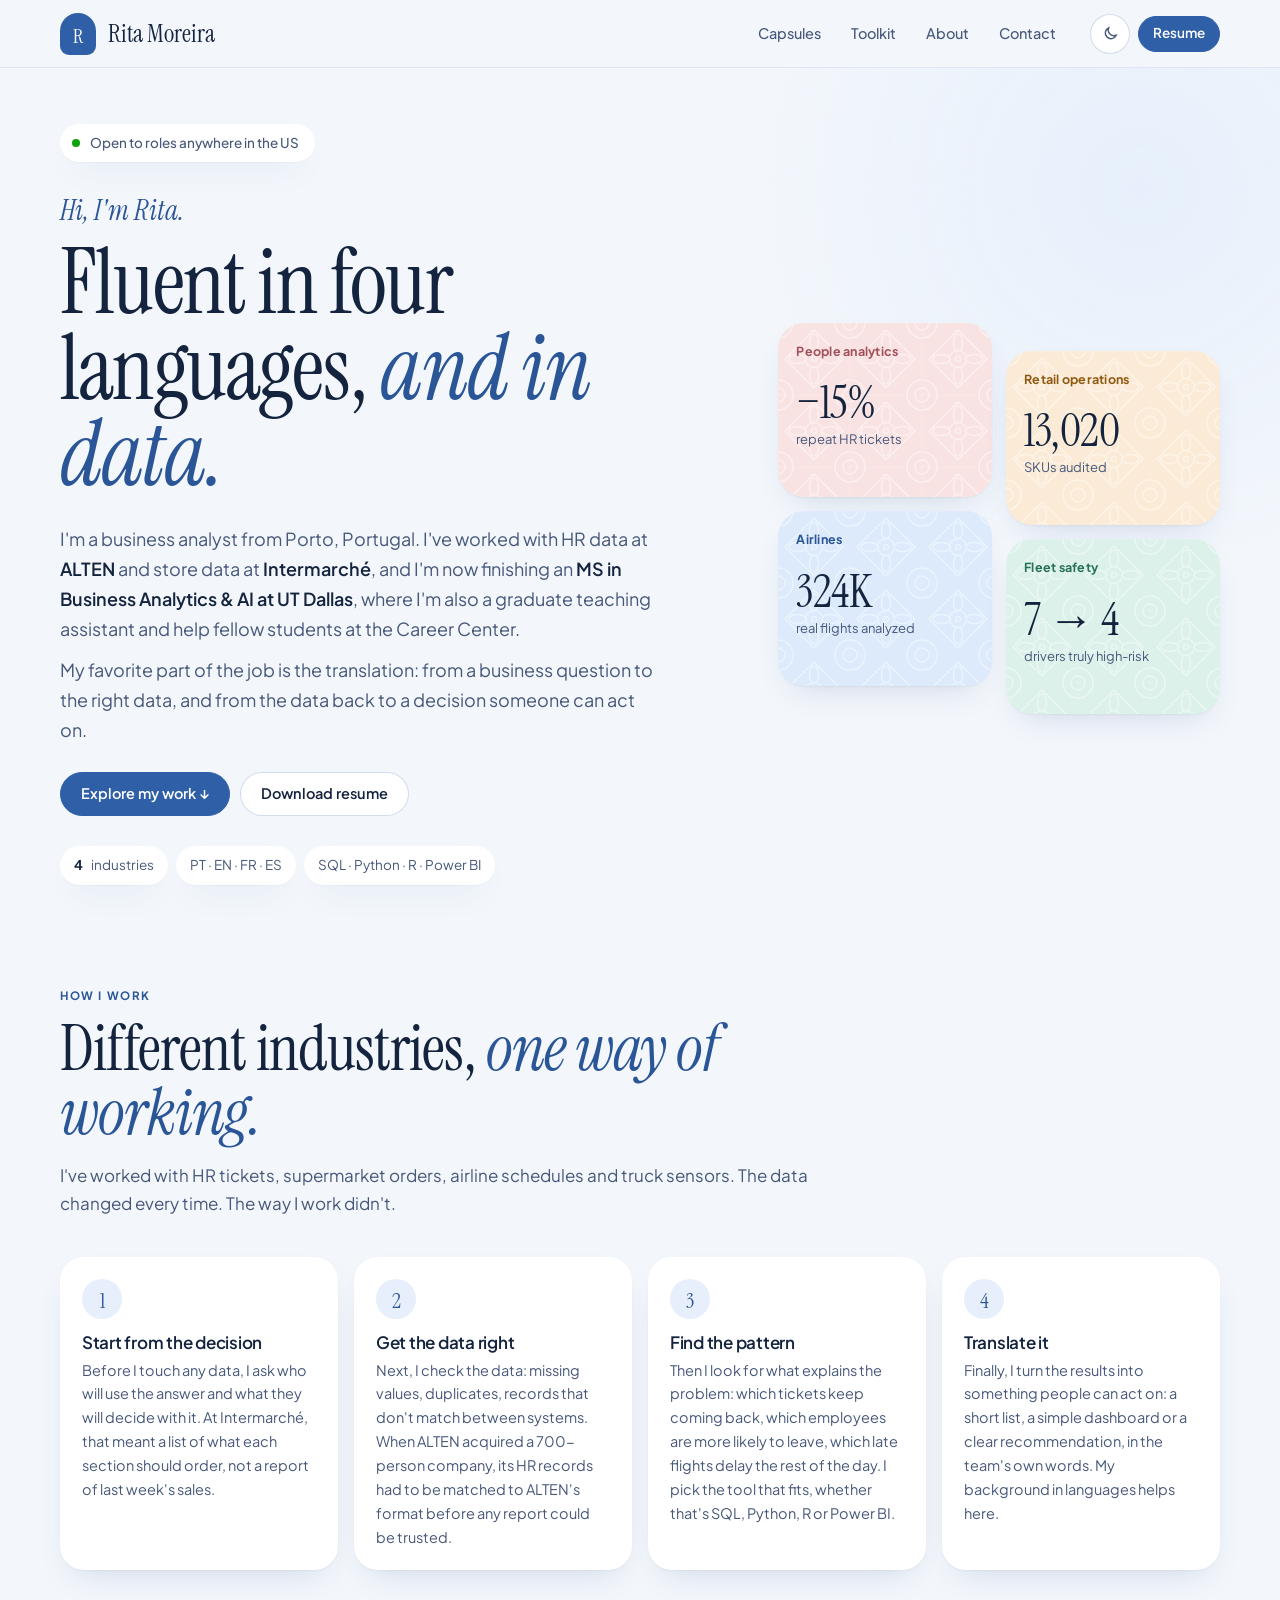
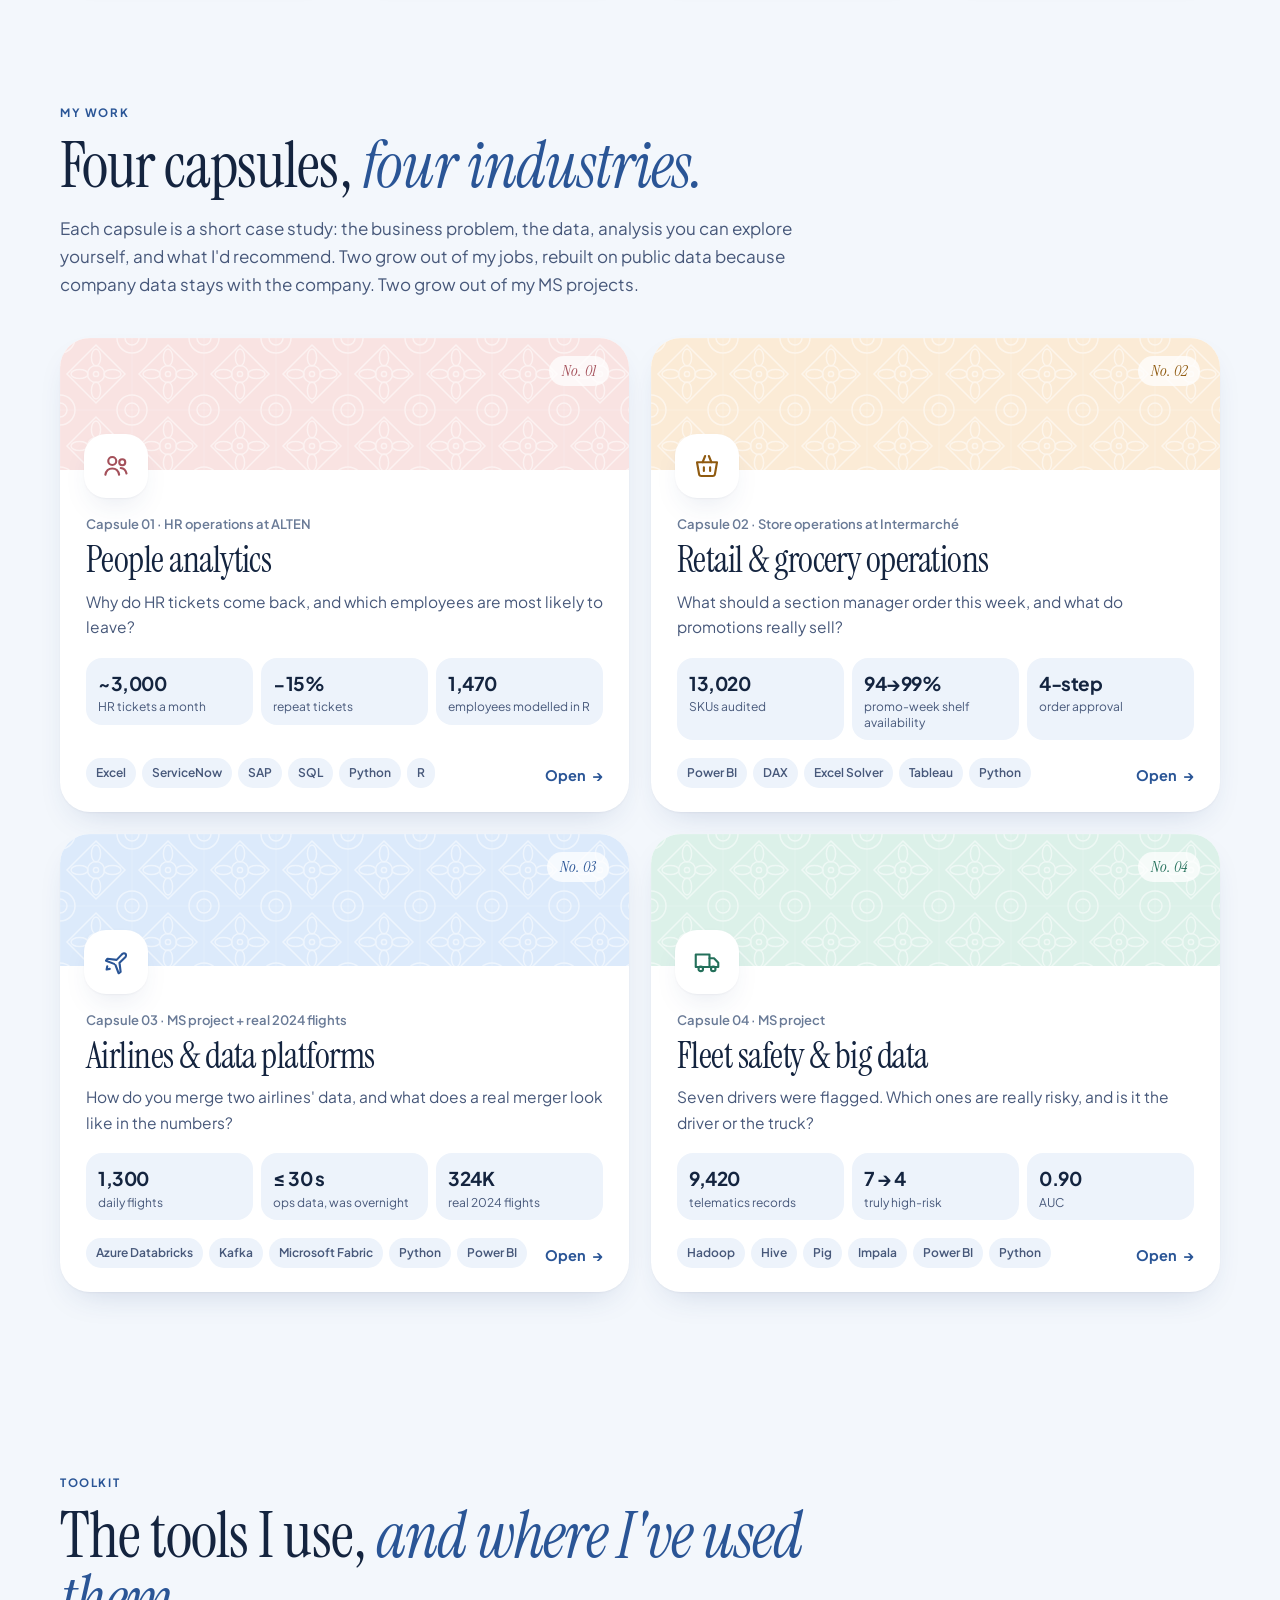
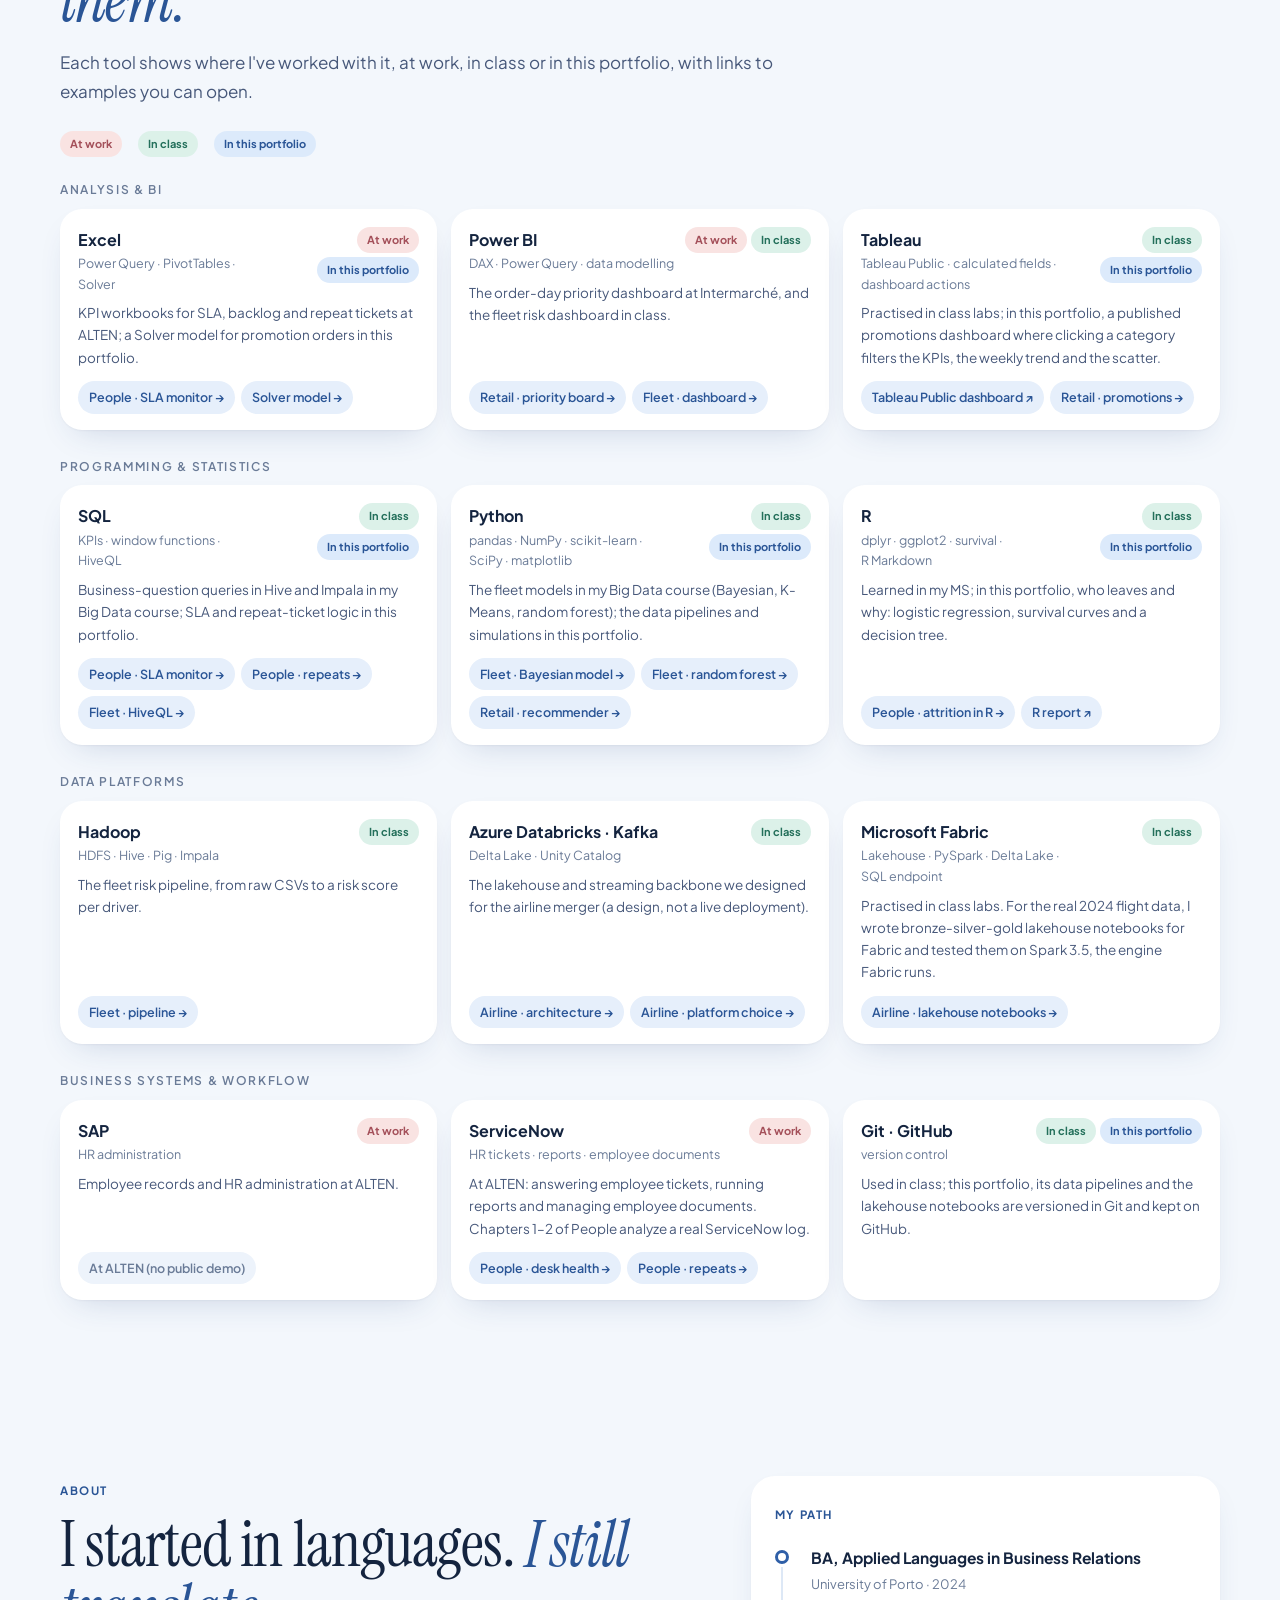
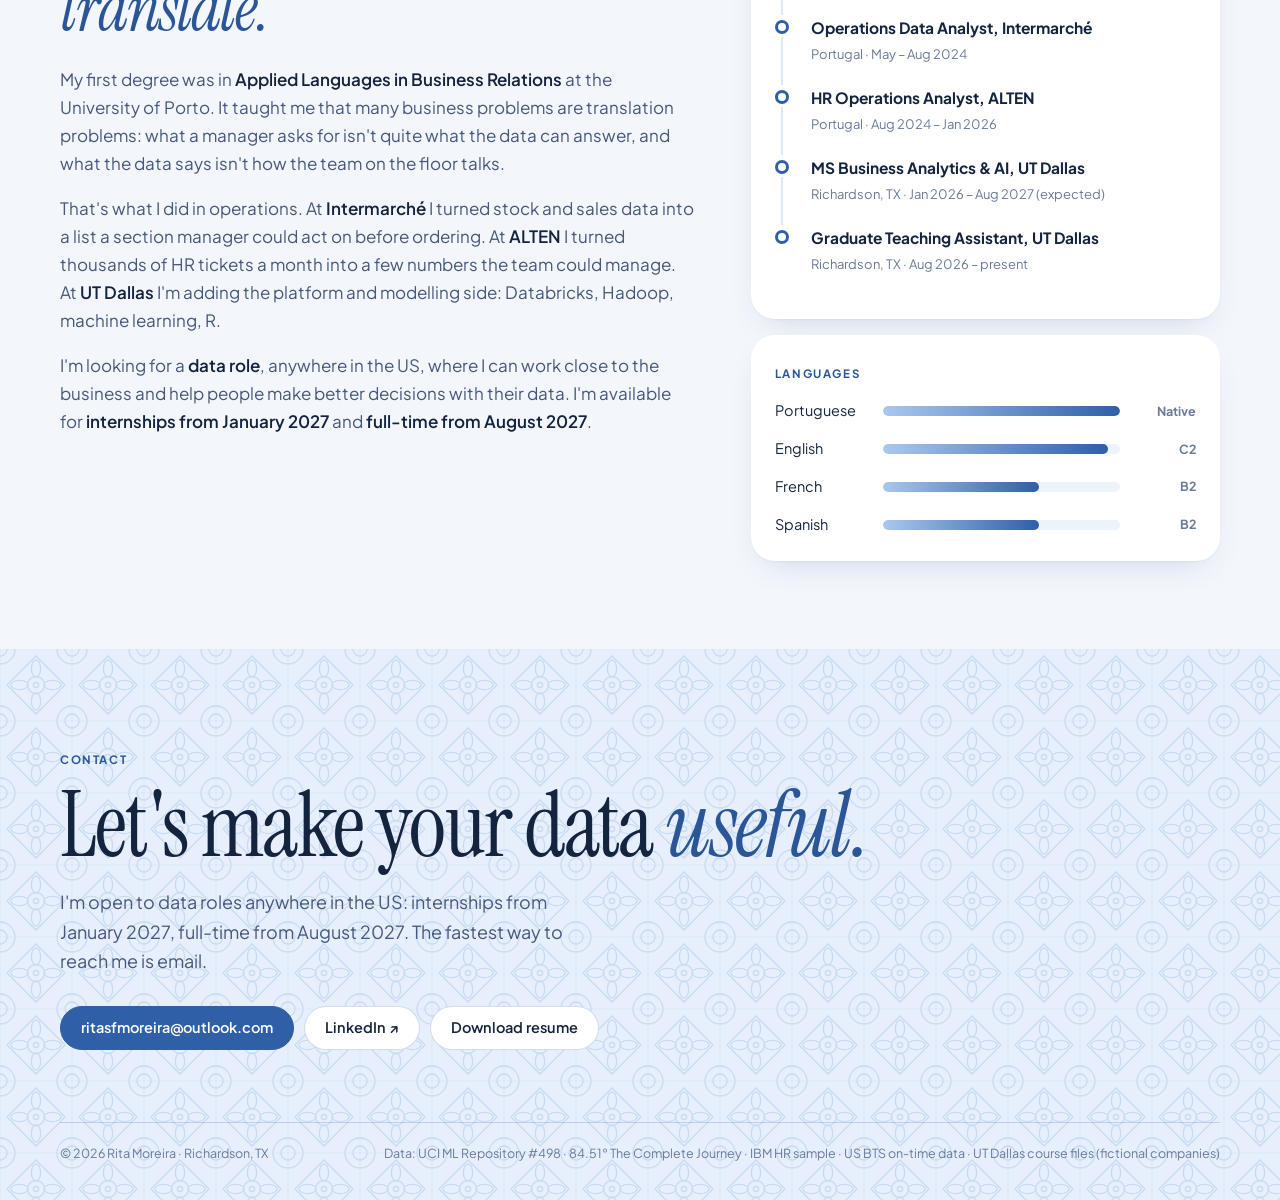
==== commit 4f60c452: "About and contact: availability (internships from Jan 2027, full-time from Aug 2027) Co-Authored-By:" ====
--- a/index.html
+++ b/index.html
@@ -200,7 +200,7 @@
         <h2 style="font-family:var(--display);font-weight:400;font-size:clamp(40px,5.2vw,64px);line-height:1;margin:10px 0 24px">I started in languages. <em class="serif" style="color:var(--accent-ink)">I still translate.</em></h2>
         <p>My first degree was in <strong>Applied Languages in Business Relations</strong> at the University of Porto. It taught me that many business problems are translation problems: what a manager asks for isn't quite what the data can answer, and what the data says isn't how the team on the floor talks.</p>
         <p>That's what I did in operations. At <strong>Intermarché</strong> I turned stock and sales data into a list a section manager could act on before ordering. At <strong>ALTEN</strong> I turned thousands of HR tickets a month into a few numbers the team could manage. At <strong>UT Dallas</strong> I'm adding the platform and modelling side: Databricks, Hadoop, machine learning, R.</p>
-        <p>I'm looking for a <strong>data role</strong>, anywhere in the US, where I can work close to the business and help people make better decisions with their data.</p>
+        <p>I'm looking for a <strong>data role</strong>, anywhere in the US, where I can work close to the business and help people make better decisions with their data. I'm available for <strong>internships from January 2027</strong> and <strong>full-time from August 2027</strong>.</p>
       </div>
       <div class="reveal">
         <div class="card-soft">
@@ -1512,7 +1512,7 @@
   <div class="wrap">
     <span class="eyebrow">Contact</span>
     <h2 style="margin-top:12px">Let's make your data <em>useful.</em></h2>
-    <p>I'm open to data roles anywhere in the US. The fastest way to reach me is email.</p>
+    <p>I'm open to data roles anywhere in the US: internships from January 2027, full-time from August 2027. The fastest way to reach me is email.</p>
     <div class="foot-row">
       <a class="btn btn-primary" href="mailto:ritasfmoreira@outlook.com">ritasfmoreira@outlook.com</a>
       <a class="btn" href="https://www.linkedin.com/in/ritasfmoreira/" target="_blank" rel="noopener">LinkedIn ↗</a>
